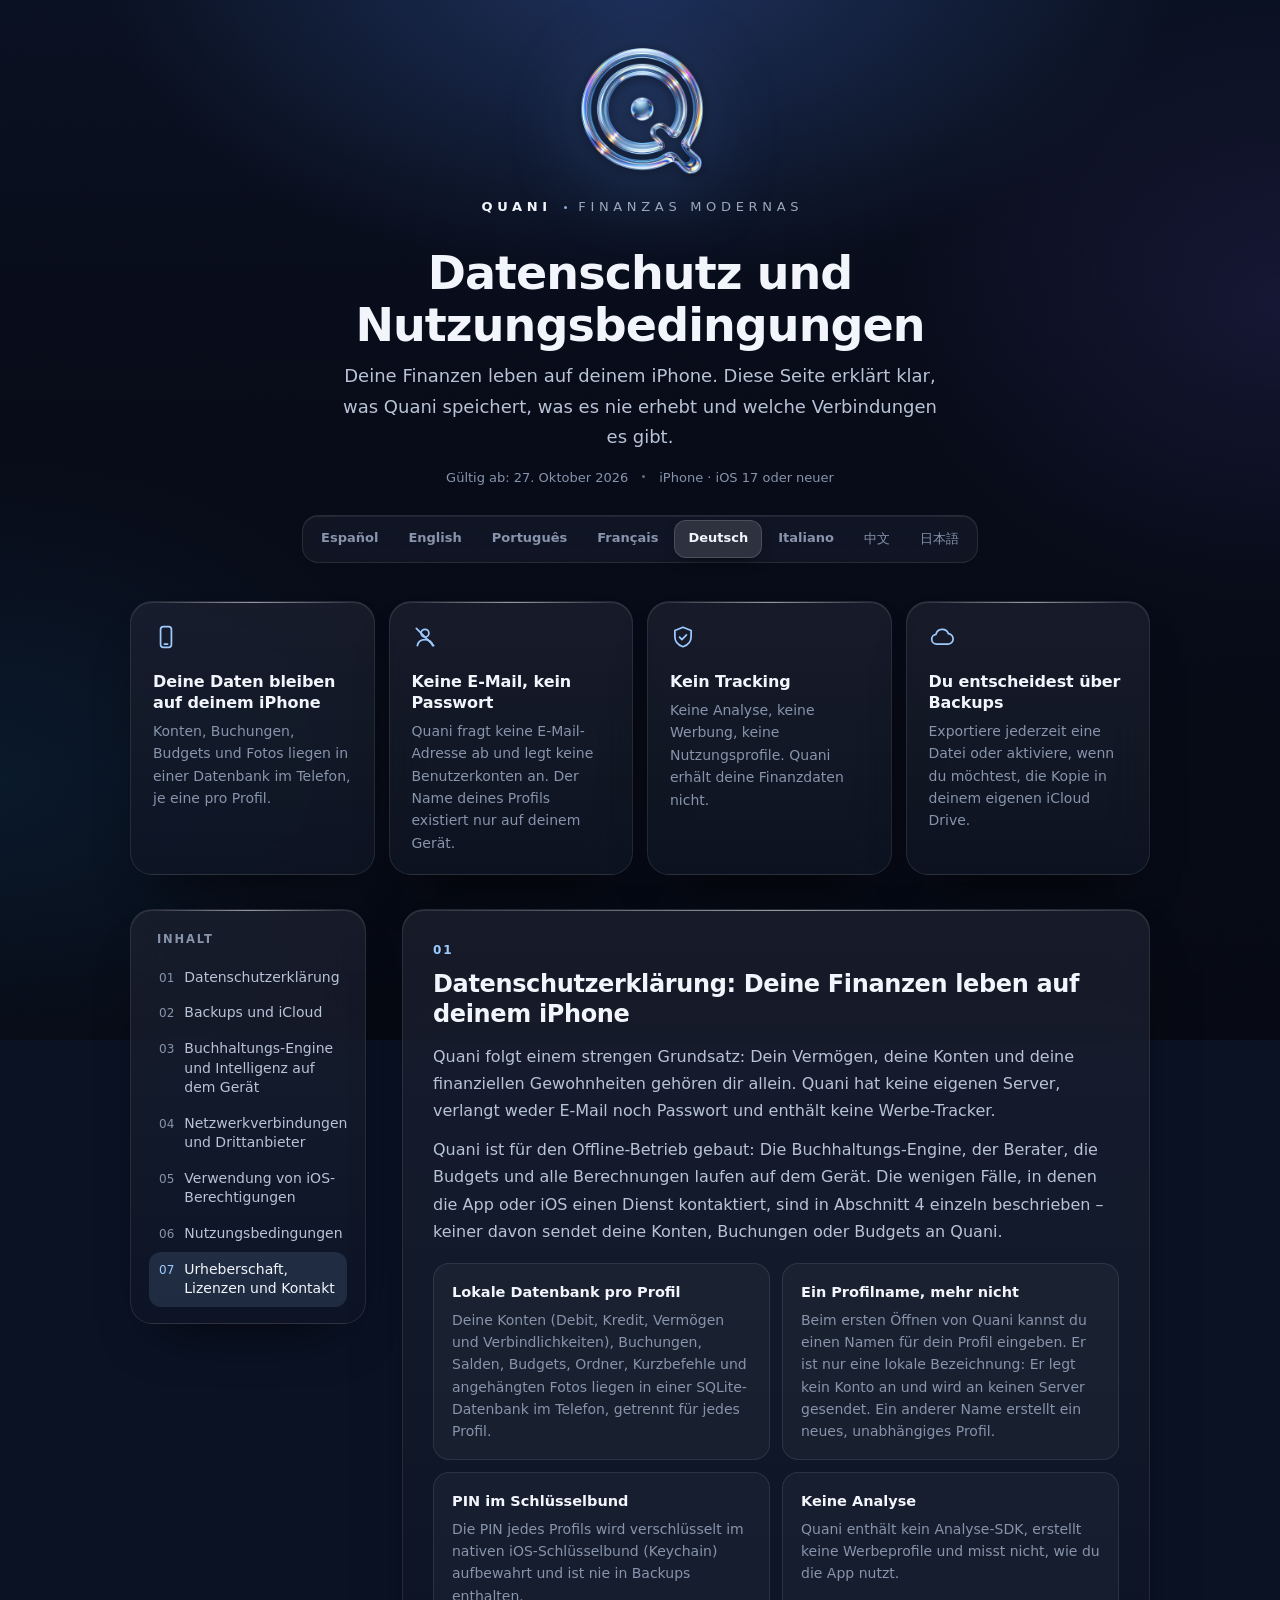
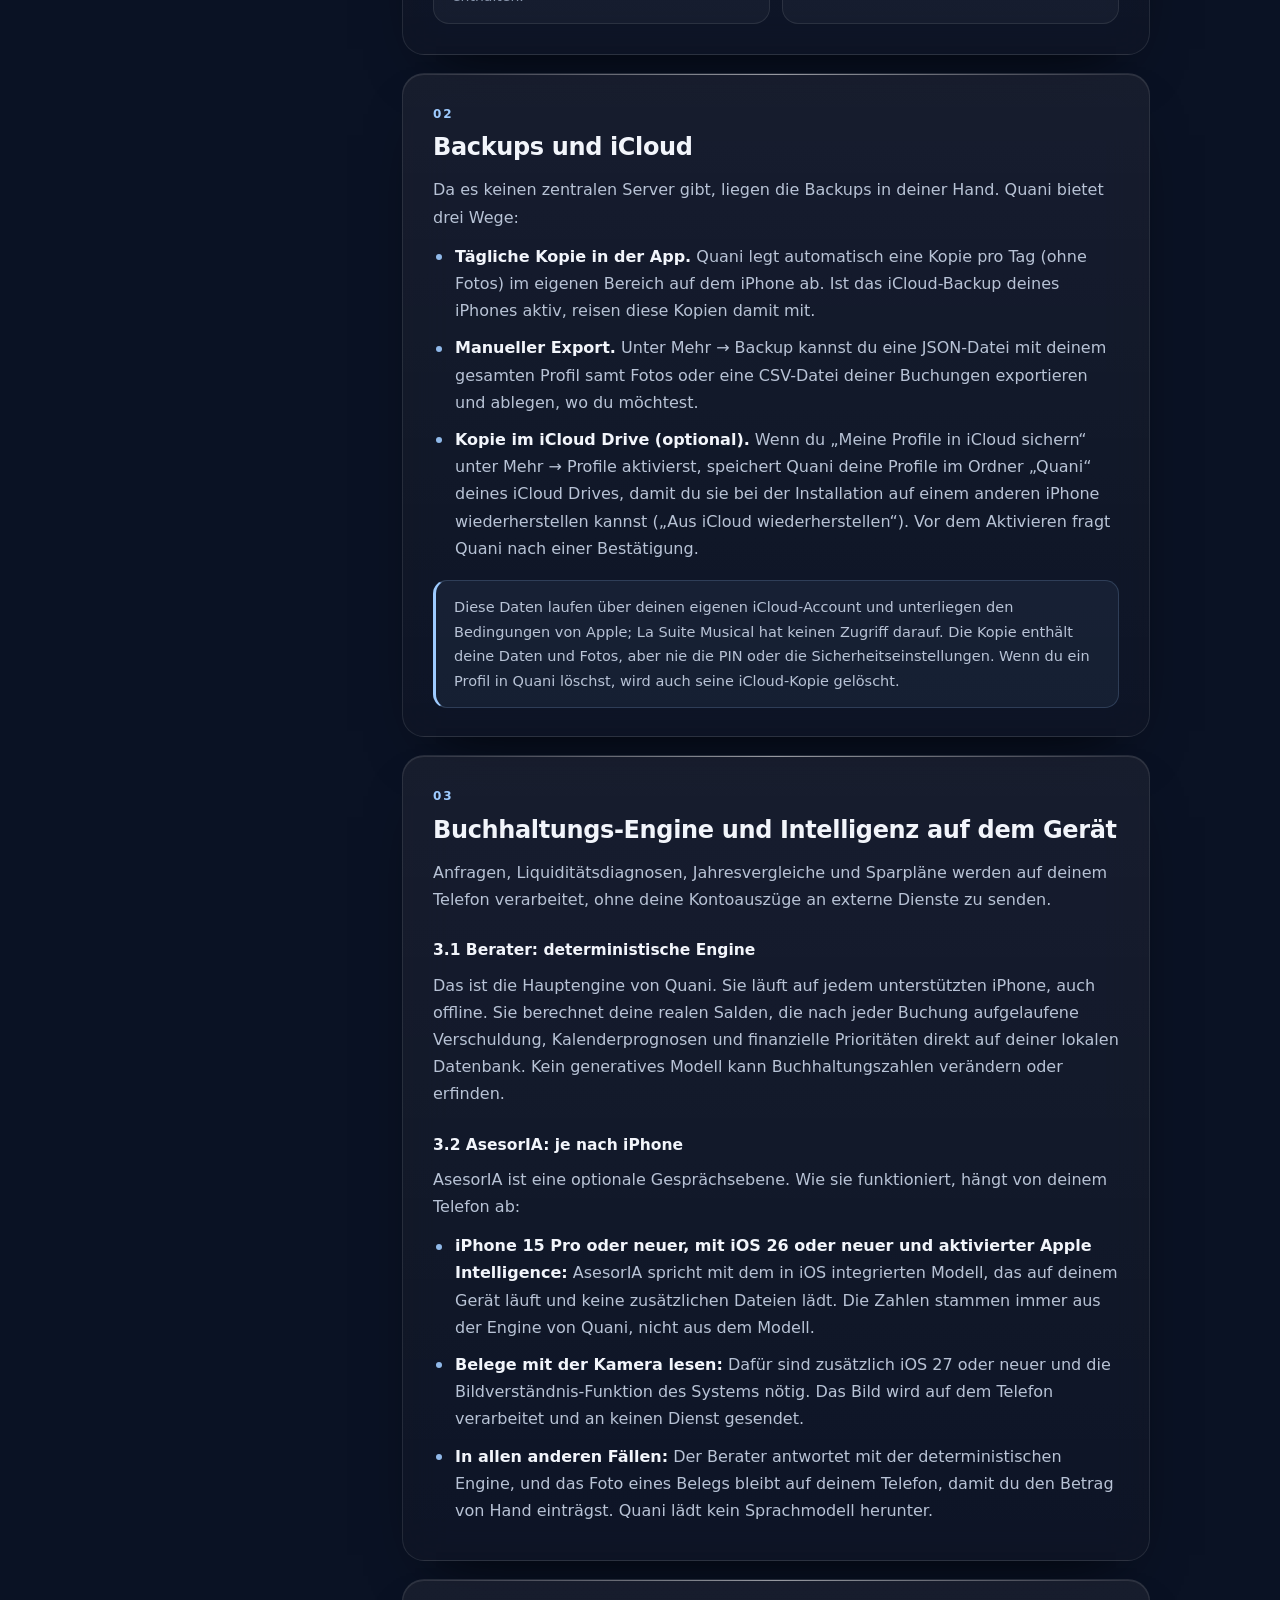
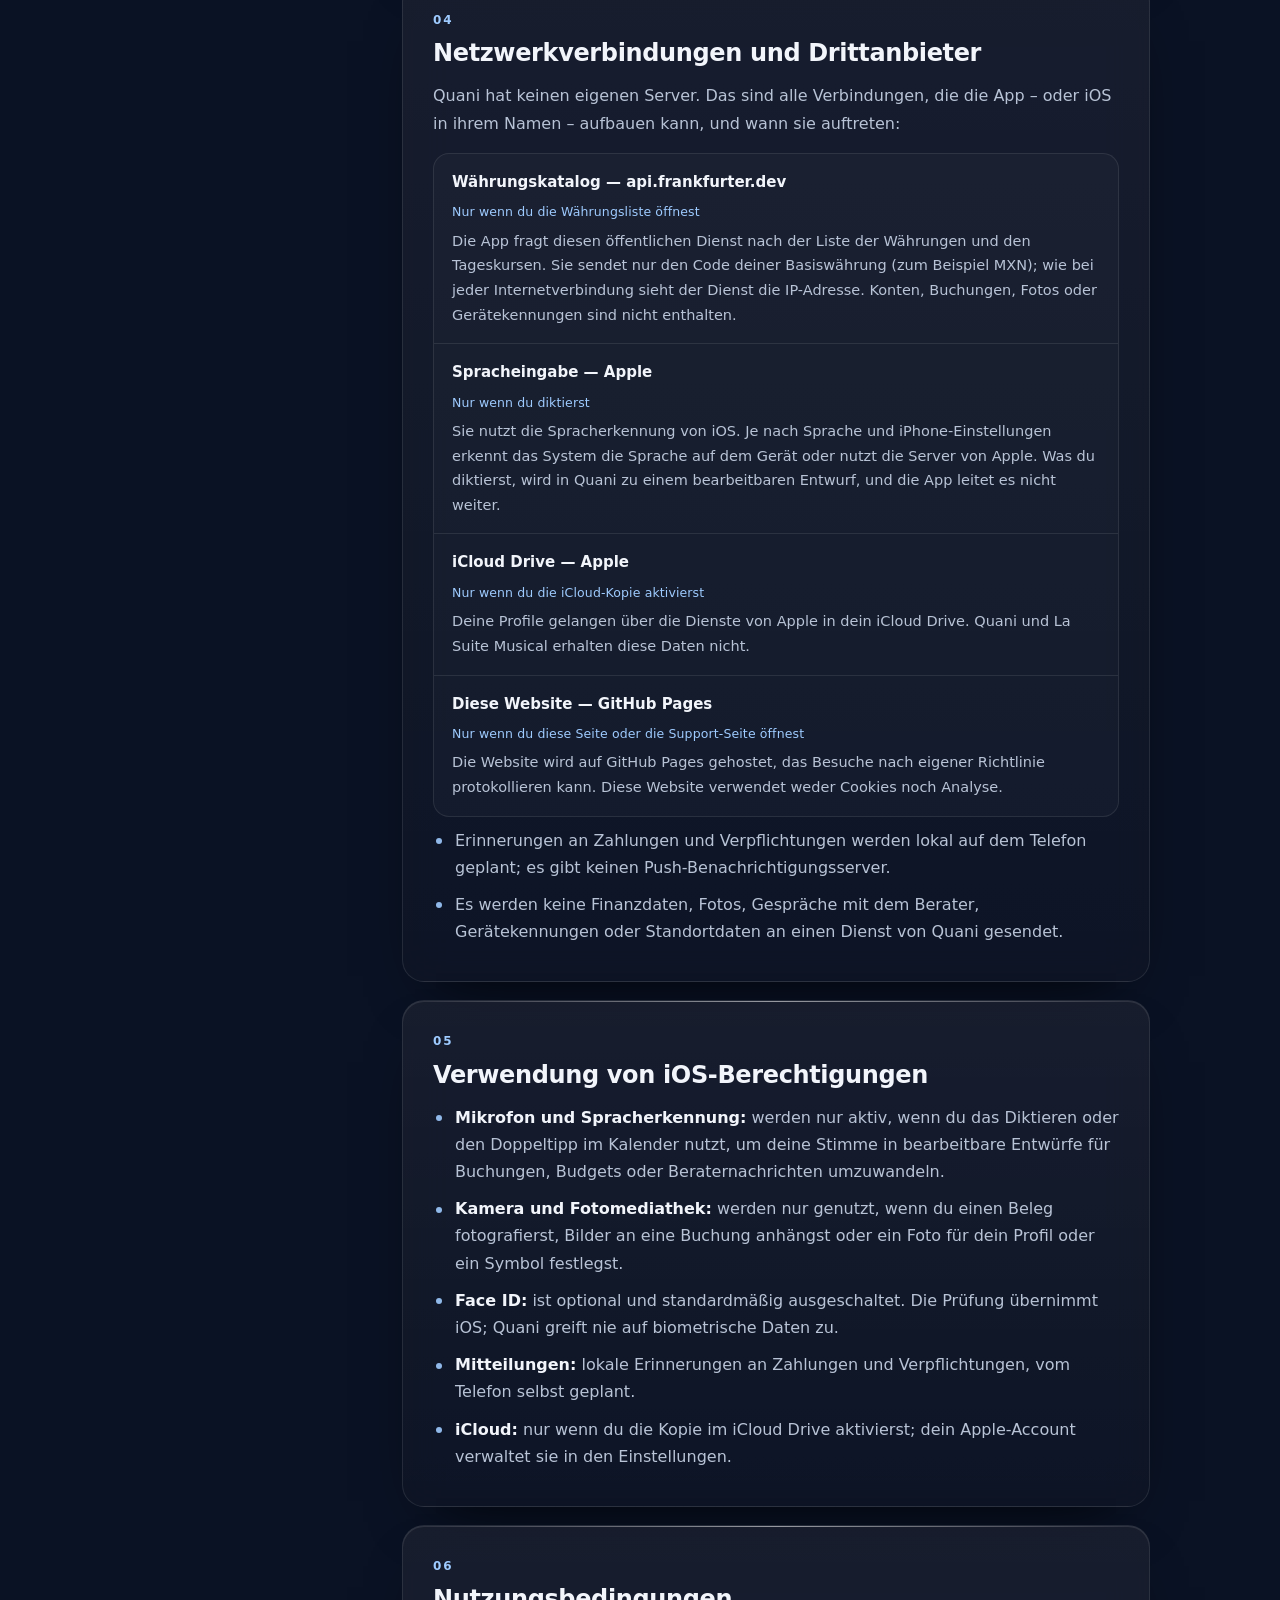
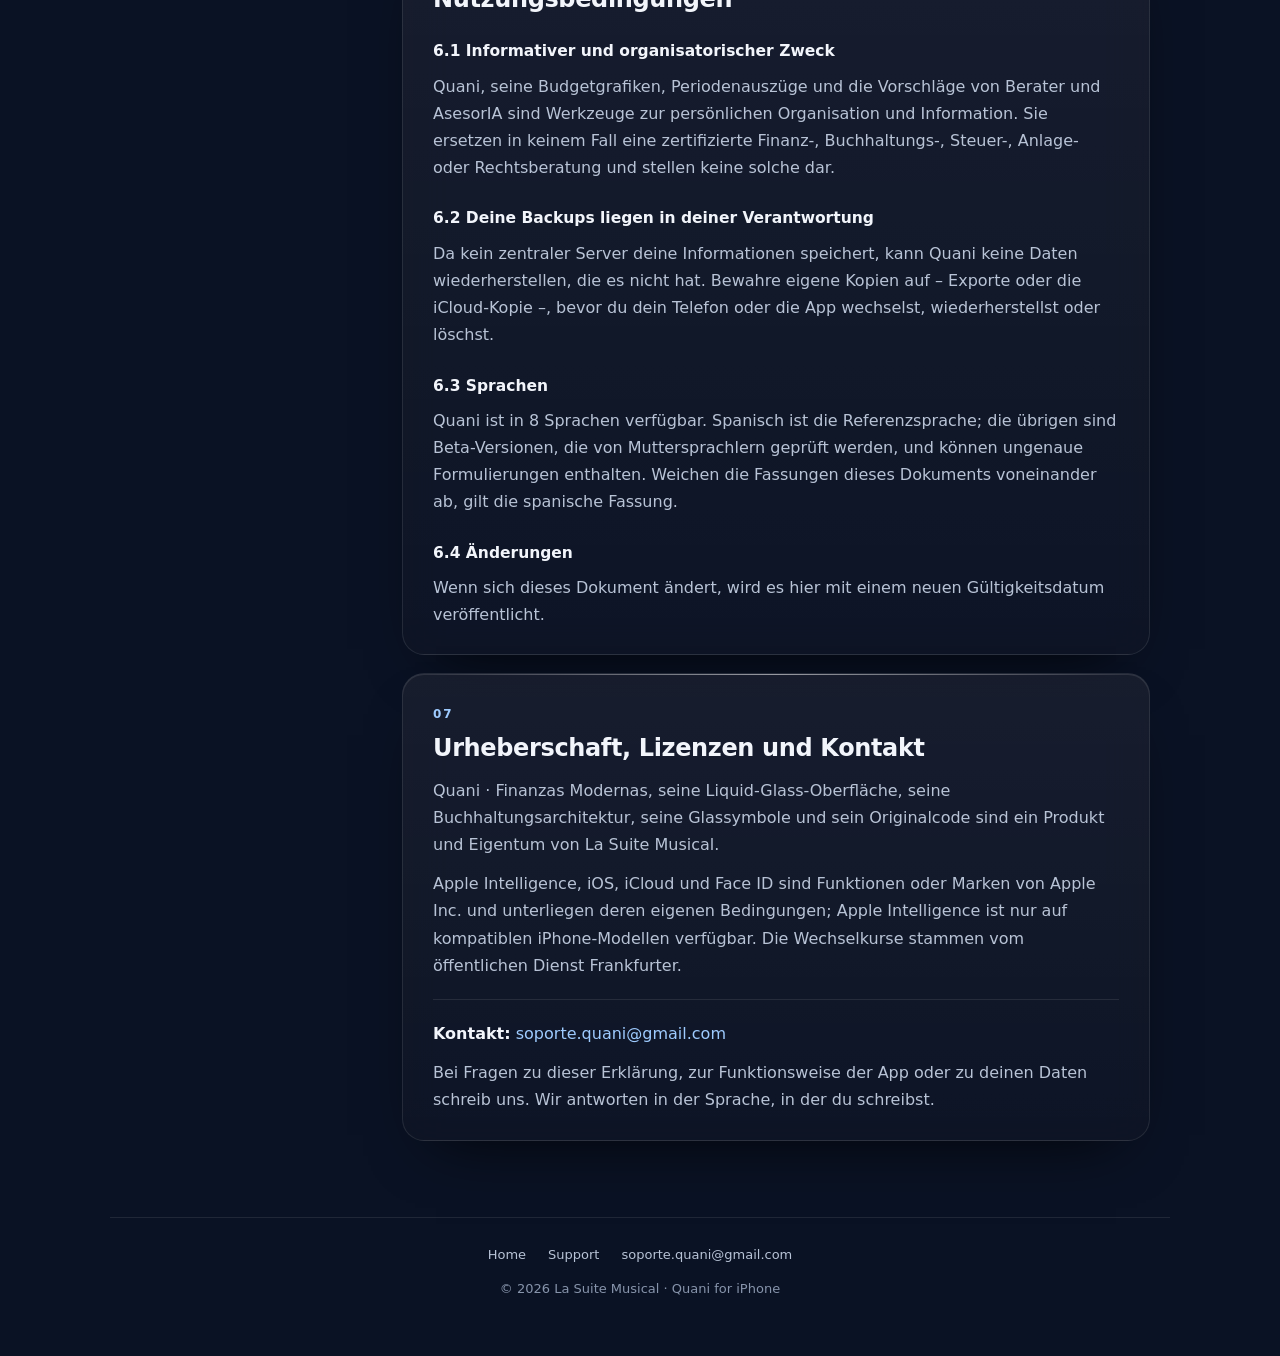
==== privacidad-y-terminos.de.html @ e91fac69 "Actualización 2" ====
<!DOCTYPE html>
<html lang="de">
<head>
<meta charset="utf-8">
<meta name="viewport" content="width=device-width, initial-scale=1, viewport-fit=cover">
<title>Quani · Datenschutz und Nutzungsbedingungen</title>
<meta name="description" content="Datenschutz und Nutzungsbedingungen von Quani · Finanzas Modernas, der Finanz-App, die alles auf deinem iPhone behält.">
<meta name="robots" content="index, follow">
<meta name="theme-color" content="#0a1224">
<meta name="color-scheme" content="dark">
<link rel="canonical" href="https://lasuitemusicalrm-ui.github.io/quani-legal/privacidad-y-terminos.de.html">
<link rel="alternate" hreflang="es" href="https://lasuitemusicalrm-ui.github.io/quani-legal/privacidad-y-terminos.html">
<link rel="alternate" hreflang="en" href="https://lasuitemusicalrm-ui.github.io/quani-legal/privacidad-y-terminos.en.html">
<link rel="alternate" hreflang="pt" href="https://lasuitemusicalrm-ui.github.io/quani-legal/privacidad-y-terminos.pt.html">
<link rel="alternate" hreflang="fr" href="https://lasuitemusicalrm-ui.github.io/quani-legal/privacidad-y-terminos.fr.html">
<link rel="alternate" hreflang="de" href="https://lasuitemusicalrm-ui.github.io/quani-legal/privacidad-y-terminos.de.html">
<link rel="alternate" hreflang="it" href="https://lasuitemusicalrm-ui.github.io/quani-legal/privacidad-y-terminos.it.html">
<link rel="alternate" hreflang="zh" href="https://lasuitemusicalrm-ui.github.io/quani-legal/privacidad-y-terminos.zh.html">
<link rel="alternate" hreflang="ja" href="https://lasuitemusicalrm-ui.github.io/quani-legal/privacidad-y-terminos.ja.html">
<link rel="alternate" hreflang="x-default" href="https://lasuitemusicalrm-ui.github.io/quani-legal/privacidad-y-terminos.html">
<link rel="icon" type="image/png" href="assets/favicon.png">
<link rel="apple-touch-icon" href="assets/apple-touch-icon.png">
<meta property="og:title" content="Quani · Datenschutz und Nutzungsbedingungen">
<meta property="og:description" content="Datenschutz und Nutzungsbedingungen von Quani · Finanzas Modernas, der Finanz-App, die alles auf deinem iPhone behält.">
<meta property="og:type" content="website">
<meta property="og:image" content="https://lasuitemusicalrm-ui.github.io/quani-legal/assets/quani-logo.png">
<link rel="stylesheet" href="assets/style.css">
</head>
<body>
<div class="backdrop" aria-hidden="true"></div>
<main class="page">
<header class="brand">
<a href="index.html" aria-label="Quani · Finanzas Modernas"><picture><source srcset="assets/quani-logo.webp" type="image/webp"><img class="mark" src="assets/quani-logo.png" width="640" height="640" alt="Quani"></picture></a>
<p class="wordmark"><b>Quani</b><i aria-hidden="true"></i><span>Finanzas Modernas</span></p>
</header>
<div class="hero">
<h1>Datenschutz und Nutzungsbedingungen</h1>
<p class="lead">Deine Finanzen leben auf deinem iPhone. Diese Seite erklärt klar, was Quani speichert, was es nie erhebt und welche Verbindungen es gibt.</p>
<p class="meta"><span>Gültig ab: 27. Oktober 2026</span><span>iPhone · iOS 17 oder neuer</span></p>
</div>
<nav class="lang" aria-label="Sprache"><a href="privacidad-y-terminos.html" hreflang="es" lang="es">Español</a><a href="privacidad-y-terminos.en.html" hreflang="en" lang="en">English</a><a href="privacidad-y-terminos.pt.html" hreflang="pt" lang="pt">Português</a><a href="privacidad-y-terminos.fr.html" hreflang="fr" lang="fr">Français</a><a href="privacidad-y-terminos.de.html" hreflang="de" lang="de" aria-current="page">Deutsch</a><a href="privacidad-y-terminos.it.html" hreflang="it" lang="it">Italiano</a><a href="privacidad-y-terminos.zh.html" hreflang="zh" lang="zh-Hans">中文</a><a href="privacidad-y-terminos.ja.html" hreflang="ja" lang="ja">日本語</a></nav>
<div class="summary"><div class="tile"><svg viewBox="0 0 24 24" aria-hidden="true"><rect x="7" y="2.5" width="10" height="19" rx="2.6"/><path d="M10.5 18.5h3"/></svg><h2>Deine Daten bleiben auf deinem iPhone</h2><p>Konten, Buchungen, Budgets und Fotos liegen in einer Datenbank im Telefon, je eine pro Profil.</p></div><div class="tile"><svg viewBox="0 0 24 24" aria-hidden="true"><circle cx="12" cy="8.5" r="3.6"/><path d="M5 20c.6-3.6 3.4-5.6 7-5.6s6.4 2 7 5.6"/><path d="M4 4l16 16"/></svg><h2>Keine E-Mail, kein Passwort</h2><p>Quani fragt keine E-Mail-Adresse ab und legt keine Benutzerkonten an. Der Name deines Profils existiert nur auf deinem Gerät.</p></div><div class="tile"><svg viewBox="0 0 24 24" aria-hidden="true"><path d="M12 3l7.5 3v5.6c0 4.4-3 8-7.5 9.4-4.5-1.4-7.5-5-7.5-9.4V6z"/><path d="M8.8 12.2l2.2 2.2 4.2-4.4"/></svg><h2>Kein Tracking</h2><p>Keine Analyse, keine Werbung, keine Nutzungsprofile. Quani erhält deine Finanzdaten nicht.</p></div><div class="tile"><svg viewBox="0 0 24 24" aria-hidden="true"><path d="M7 18.5a4.5 4.5 0 01-.6-8.96A6 6 0 0117.9 8.9 4.8 4.8 0 0117 18.5z"/></svg><h2>Du entscheidest über Backups</h2><p>Exportiere jederzeit eine Datei oder aktiviere, wenn du möchtest, die Kopie in deinem eigenen iCloud Drive.</p></div></div>
<div class="layout">
<nav class="toc" aria-label="Inhalt"><h2>Inhalt</h2><ol><li><a href="#privacidad">Datenschutzerklärung</a></li><li><a href="#copias">Backups und iCloud</a></li><li><a href="#ia">Buchhaltungs-Engine und Intelligenz auf dem Gerät</a></li><li><a href="#red">Netzwerkverbindungen und Drittanbieter</a></li><li><a href="#permisos">Verwendung von iOS-Berechtigungen</a></li><li><a href="#terminos">Nutzungsbedingungen</a></li><li><a href="#contacto">Urheberschaft, Lizenzen und Kontakt</a></li></ol></nav>
<div class="stack">
<section class="card" id="privacidad"><span class="num">01</span><h2>Datenschutzerklärung: Deine Finanzen leben auf deinem iPhone</h2><p>Quani folgt einem strengen Grundsatz: Dein Vermögen, deine Konten und deine finanziellen Gewohnheiten gehören dir allein. Quani hat keine eigenen Server, verlangt weder E-Mail noch Passwort und enthält keine Werbe-Tracker.</p><p>Quani ist für den Offline-Betrieb gebaut: Die Buchhaltungs-Engine, der Berater, die Budgets und alle Berechnungen laufen auf dem Gerät. Die wenigen Fälle, in denen die App oder iOS einen Dienst kontaktiert, sind in Abschnitt 4 einzeln beschrieben – keiner davon sendet deine Konten, Buchungen oder Budgets an Quani.</p><div class="facts"><div class="fact"><b>Lokale Datenbank pro Profil</b><span>Deine Konten (Debit, Kredit, Vermögen und Verbindlichkeiten), Buchungen, Salden, Budgets, Ordner, Kurzbefehle und angehängten Fotos liegen in einer SQLite-Datenbank im Telefon, getrennt für jedes Profil.</span></div><div class="fact"><b>Ein Profilname, mehr nicht</b><span>Beim ersten Öffnen von Quani kannst du einen Namen für dein Profil eingeben. Er ist nur eine lokale Bezeichnung: Er legt kein Konto an und wird an keinen Server gesendet. Ein anderer Name erstellt ein neues, unabhängiges Profil.</span></div><div class="fact"><b>PIN im Schlüsselbund</b><span>Die PIN jedes Profils wird verschlüsselt im nativen iOS-Schlüsselbund (Keychain) aufbewahrt und ist nie in Backups enthalten.</span></div><div class="fact"><b>Keine Analyse</b><span>Quani enthält kein Analyse-SDK, erstellt keine Werbeprofile und misst nicht, wie du die App nutzt.</span></div></div></section>
<section class="card" id="copias"><span class="num">02</span><h2>Backups und iCloud</h2><p>Da es keinen zentralen Server gibt, liegen die Backups in deiner Hand. Quani bietet drei Wege:</p><ul><li><strong>Tägliche Kopie in der App.</strong> Quani legt automatisch eine Kopie pro Tag (ohne Fotos) im eigenen Bereich auf dem iPhone ab. Ist das iCloud-Backup deines iPhones aktiv, reisen diese Kopien damit mit.</li><li><strong>Manueller Export.</strong> Unter Mehr → Backup kannst du eine JSON-Datei mit deinem gesamten Profil samt Fotos oder eine CSV-Datei deiner Buchungen exportieren und ablegen, wo du möchtest.</li><li><strong>Kopie im iCloud Drive (optional).</strong> Wenn du „Meine Profile in iCloud sichern“ unter Mehr → Profile aktivierst, speichert Quani deine Profile im Ordner „Quani“ deines iCloud Drives, damit du sie bei der Installation auf einem anderen iPhone wiederherstellen kannst („Aus iCloud wiederherstellen“). Vor dem Aktivieren fragt Quani nach einer Bestätigung.</li></ul><div class="note">Diese Daten laufen über deinen eigenen iCloud-Account und unterliegen den Bedingungen von Apple; La Suite Musical hat keinen Zugriff darauf. Die Kopie enthält deine Daten und Fotos, aber nie die PIN oder die Sicherheitseinstellungen. Wenn du ein Profil in Quani löschst, wird auch seine iCloud-Kopie gelöscht.</div></section>
<section class="card" id="ia"><span class="num">03</span><h2>Buchhaltungs-Engine und Intelligenz auf dem Gerät</h2><p>Anfragen, Liquiditätsdiagnosen, Jahresvergleiche und Sparpläne werden auf deinem Telefon verarbeitet, ohne deine Kontoauszüge an externe Dienste zu senden.</p><h3>3.1 Berater: deterministische Engine</h3><p>Das ist die Hauptengine von Quani. Sie läuft auf jedem unterstützten iPhone, auch offline. Sie berechnet deine realen Salden, die nach jeder Buchung aufgelaufene Verschuldung, Kalenderprognosen und finanzielle Prioritäten direkt auf deiner lokalen Datenbank. Kein generatives Modell kann Buchhaltungszahlen verändern oder erfinden.</p><h3>3.2 AsesorIA: je nach iPhone</h3><p>AsesorIA ist eine optionale Gesprächsebene. Wie sie funktioniert, hängt von deinem Telefon ab:</p><ul><li><strong>iPhone 15 Pro oder neuer, mit iOS 26 oder neuer und aktivierter Apple Intelligence:</strong> AsesorIA spricht mit dem in iOS integrierten Modell, das auf deinem Gerät läuft und keine zusätzlichen Dateien lädt. Die Zahlen stammen immer aus der Engine von Quani, nicht aus dem Modell.</li><li><strong>Belege mit der Kamera lesen:</strong> Dafür sind zusätzlich iOS 27 oder neuer und die Bildverständnis-Funktion des Systems nötig. Das Bild wird auf dem Telefon verarbeitet und an keinen Dienst gesendet.</li><li><strong>In allen anderen Fällen:</strong> Der Berater antwortet mit der deterministischen Engine, und das Foto eines Belegs bleibt auf deinem Telefon, damit du den Betrag von Hand einträgst. Quani lädt kein Sprachmodell herunter.</li></ul></section>
<section class="card" id="red"><span class="num">04</span><h2>Netzwerkverbindungen und Drittanbieter</h2><p>Quani hat keinen eigenen Server. Das sind alle Verbindungen, die die App – oder iOS in ihrem Namen – aufbauen kann, und wann sie auftreten:</p><div class="rows"><div class="row"><h3>Währungskatalog — api.frankfurter.dev</h3><span class="when">Nur wenn du die Währungsliste öffnest</span><p>Die App fragt diesen öffentlichen Dienst nach der Liste der Währungen und den Tageskursen. Sie sendet nur den Code deiner Basiswährung (zum Beispiel MXN); wie bei jeder Internetverbindung sieht der Dienst die IP-Adresse. Konten, Buchungen, Fotos oder Gerätekennungen sind nicht enthalten.</p></div><div class="row"><h3>Spracheingabe — Apple</h3><span class="when">Nur wenn du diktierst</span><p>Sie nutzt die Spracherkennung von iOS. Je nach Sprache und iPhone-Einstellungen erkennt das System die Sprache auf dem Gerät oder nutzt die Server von Apple. Was du diktierst, wird in Quani zu einem bearbeitbaren Entwurf, und die App leitet es nicht weiter.</p></div><div class="row"><h3>iCloud Drive — Apple</h3><span class="when">Nur wenn du die iCloud-Kopie aktivierst</span><p>Deine Profile gelangen über die Dienste von Apple in dein iCloud Drive. Quani und La Suite Musical erhalten diese Daten nicht.</p></div><div class="row"><h3>Diese Website — GitHub Pages</h3><span class="when">Nur wenn du diese Seite oder die Support-Seite öffnest</span><p>Die Website wird auf GitHub Pages gehostet, das Besuche nach eigener Richtlinie protokollieren kann. Diese Website verwendet weder Cookies noch Analyse.</p></div></div><ul><li>Erinnerungen an Zahlungen und Verpflichtungen werden lokal auf dem Telefon geplant; es gibt keinen Push-Benachrichtigungsserver.</li><li>Es werden keine Finanzdaten, Fotos, Gespräche mit dem Berater, Gerätekennungen oder Standortdaten an einen Dienst von Quani gesendet.</li></ul></section>
<section class="card" id="permisos"><span class="num">05</span><h2>Verwendung von iOS-Berechtigungen</h2><ul><li><strong>Mikrofon und Spracherkennung:</strong> werden nur aktiv, wenn du das Diktieren oder den Doppeltipp im Kalender nutzt, um deine Stimme in bearbeitbare Entwürfe für Buchungen, Budgets oder Beraternachrichten umzuwandeln.</li><li><strong>Kamera und Fotomediathek:</strong> werden nur genutzt, wenn du einen Beleg fotografierst, Bilder an eine Buchung anhängst oder ein Foto für dein Profil oder ein Symbol festlegst.</li><li><strong>Face ID:</strong> ist optional und standardmäßig ausgeschaltet. Die Prüfung übernimmt iOS; Quani greift nie auf biometrische Daten zu.</li><li><strong>Mitteilungen:</strong> lokale Erinnerungen an Zahlungen und Verpflichtungen, vom Telefon selbst geplant.</li><li><strong>iCloud:</strong> nur wenn du die Kopie im iCloud Drive aktivierst; dein Apple-Account verwaltet sie in den Einstellungen.</li></ul></section>
<section class="card" id="terminos"><span class="num">06</span><h2>Nutzungsbedingungen</h2><h3>6.1 Informativer und organisatorischer Zweck</h3><p>Quani, seine Budgetgrafiken, Periodenauszüge und die Vorschläge von Berater und AsesorIA sind Werkzeuge zur persönlichen Organisation und Information. Sie ersetzen in keinem Fall eine zertifizierte Finanz-, Buchhaltungs-, Steuer-, Anlage- oder Rechtsberatung und stellen keine solche dar.</p><h3>6.2 Deine Backups liegen in deiner Verantwortung</h3><p>Da kein zentraler Server deine Informationen speichert, kann Quani keine Daten wiederherstellen, die es nicht hat. Bewahre eigene Kopien auf – Exporte oder die iCloud-Kopie –, bevor du dein Telefon oder die App wechselst, wiederherstellst oder löschst.</p><h3>6.3 Sprachen</h3><p>Quani ist in 8 Sprachen verfügbar. Spanisch ist die Referenzsprache; die übrigen sind Beta-Versionen, die von Muttersprachlern geprüft werden, und können ungenaue Formulierungen enthalten. Weichen die Fassungen dieses Dokuments voneinander ab, gilt die spanische Fassung.</p><h3>6.4 Änderungen</h3><p>Wenn sich dieses Dokument ändert, wird es hier mit einem neuen Gültigkeitsdatum veröffentlicht.</p></section>
<section class="card" id="contacto"><span class="num">07</span><h2>Urheberschaft, Lizenzen und Kontakt</h2><p>Quani · Finanzas Modernas, seine Liquid-Glass-Oberfläche, seine Buchhaltungsarchitektur, seine Glassymbole und sein Originalcode sind ein Produkt und Eigentum von La Suite Musical.</p><p>Apple Intelligence, iOS, iCloud und Face ID sind Funktionen oder Marken von Apple Inc. und unterliegen deren eigenen Bedingungen; Apple Intelligence ist nur auf kompatiblen iPhone-Modellen verfügbar. Die Wechselkurse stammen vom öffentlichen Dienst Frankfurter.</p><hr><p><strong>Kontakt:</strong> <a href="mailto:soporte.quani@gmail.com">soporte.quani@gmail.com</a></p><p>Bei Fragen zu dieser Erklärung, zur Funktionsweise der App oder zu deinen Daten schreib uns. Wir antworten in der Sprache, in der du schreibst.</p></section>
</div>
</div>
</main>
<footer>
<nav><a href="index.html">Home</a><a href="soporte.html">Support</a><a href="mailto:soporte.quani@gmail.com">soporte.quani@gmail.com</a></nav>
<p>© 2026 La Suite Musical · Quani for iPhone</p>
</footer>
<script>
(function(){try{var links=[].slice.call(document.querySelectorAll('.toc a'));if(!links.length||!('IntersectionObserver'in window))return;
var map={};links.forEach(function(a){map[a.getAttribute('href').slice(1)]=a});
var io=new IntersectionObserver(function(es){es.forEach(function(e){if(e.isIntersecting){links.forEach(function(a){a.classList.remove('on')});var a=map[e.target.id];if(a)a.classList.add('on')}})},{rootMargin:'-20% 0px -70% 0px'});
Object.keys(map).forEach(function(id){var el=document.getElementById(id);if(el)io.observe(el)})}catch(e){}})();
</script>
</body>
</html>
---- assets/style.css ----
/* Quani · sitio legal. Cristal líquido sobre fondo oscuro sólido.
   Sin fuentes ni scripts externos: esta página promete no rastrear y no carga nada de terceros. */
:root {
  color-scheme: dark;
  --bg: #0a1224;       /* = tono de arriba del fondo: la barra de estado y el borde inferior de Safari lo toman */
  --ink: #f2f5fb;
  --ink-2: #b8c3d6;
  --ink-3: #8794ab;
  --line: rgba(255, 255, 255, 0.09);
  --line-2: rgba(255, 255, 255, 0.17);
  --accent: #9ecbff;
  --accent-2: #b9adff;
  --accent-ink: #06101f;
  --card: rgba(13, 19, 33, 0.72);
  --card-hi: rgba(255, 255, 255, 0.05);
  --radius: 22px;
  --font: -apple-system, BlinkMacSystemFont, "SF Pro Display", "SF Pro Text", "Inter", "Segoe UI", Roboto,
    "Helvetica Neue", "Hiragino Sans", "PingFang SC", "Noto Sans CJK SC", "Noto Sans CJK JP", system-ui, sans-serif;
}

* { box-sizing: border-box; }
html { -webkit-text-size-adjust: 100%; scroll-behavior: smooth; background: var(--bg); }
@media (prefers-reduced-motion: reduce) { html { scroll-behavior: auto; } * { animation: none !important; transition: none !important; } }

body {
  margin: 0;
  min-height: 100vh;
  background: var(--bg);
  color: var(--ink-2);
  font-family: var(--font);
  font-size: 16px;
  line-height: 1.7;
  -webkit-font-smoothing: antialiased;
  text-rendering: optimizeLegibility;
  overflow-x: hidden;
}
:lang(zh), :lang(ja) { line-height: 1.85; }

/* Fondo: luz ambiente muy contenida + grano fino para que el negro se sienta material, no plano. */
.backdrop {
  /* Rebasa la pantalla por arriba y por abajo: sin franjas negras en la barra de estado ni bajo la barra de Safari. */
  position: fixed; top: -140px; bottom: -140px; left: 0; right: 0; z-index: 0; pointer-events: none;
  background:
    radial-gradient(60% 38% at 50% 9%, rgba(86, 140, 255, 0.26), transparent 70%),
    radial-gradient(42% 36% at 100% 38%, rgba(130, 100, 255, 0.11), transparent 72%),
    radial-gradient(46% 38% at 0% 78%, rgba(40, 170, 255, 0.09), transparent 72%),
    linear-gradient(180deg, #0a1224 0%, #070b18 46%, #060913 100%);
}
.backdrop::after {
  content: ""; position: absolute; inset: 0; opacity: 0.06; mix-blend-mode: overlay;
  background-image: url("data:image/svg+xml;utf8,<svg xmlns='http://www.w3.org/2000/svg' width='160' height='160'><filter id='n'><feTurbulence type='fractalNoise' baseFrequency='.9' numOctaves='2' stitchTiles='stitch'/></filter><rect width='100%' height='100%' filter='url(%23n)'/></svg>");
}

.page { position: relative; z-index: 1; max-width: 1060px; margin: 0 auto; padding: 44px 20px 40px; }
.page.narrow { max-width: 780px; }

a { color: var(--accent); text-decoration: none; text-underline-offset: 3px; }
a:hover { text-decoration: underline; }
a:focus-visible, summary:focus-visible, .btn:focus-visible { outline: 2px solid var(--accent); outline-offset: 3px; border-radius: 10px; }
strong { color: var(--ink); font-weight: 600; }

/* ---------- Marca: logo real arriba, lema en letras sueltas (sin pastilla ni caja) ---------- */
.brand { display: flex; flex-direction: column; align-items: center; text-align: center; margin: 0 0 30px; }
.brand a { display: inline-block; line-height: 0; border-radius: 28px; }
.brand a:hover { text-decoration: none; }
.mark {
  width: 132px; height: 132px; object-fit: contain;
  filter: drop-shadow(0 14px 38px rgba(96, 156, 255, 0.38)) drop-shadow(0 2px 6px rgba(0, 0, 0, 0.6));
  animation: rise 0.9s cubic-bezier(0.2, 0.7, 0.2, 1) both;
}
.brand.big .mark { width: 164px; height: 164px; }
.wordmark {
  margin: 20px 0 0; display: flex; align-items: center; justify-content: center; gap: 0.9em; flex-wrap: wrap;
  font-size: 13px; letter-spacing: 0.36em; text-transform: uppercase; color: #9aa7bd;
  font-weight: 300; padding-left: 0.36em; /* compensa el espaciado final para centrar bien */
  animation: rise 0.9s 0.08s cubic-bezier(0.2, 0.7, 0.2, 1) both;
}
.wordmark b { font-weight: 600; color: var(--ink); }
.wordmark i { width: 3px; height: 3px; border-radius: 50%; background: var(--accent); display: inline-block; opacity: 0.85; }
@keyframes rise { from { opacity: 0; transform: translateY(8px); } to { opacity: 1; transform: none; } }

/* ---------- Título de página ---------- */
.hero { text-align: center; margin: 0 auto 26px; max-width: 720px; }
h1 {
  margin: 0 0 10px; color: var(--ink); font-weight: 650; letter-spacing: -0.02em; line-height: 1.12;
  font-size: clamp(30px, 5.4vw, 46px);
}
.hero .lead { margin: 0 auto; color: var(--ink-2); font-size: clamp(16px, 2.2vw, 18px); max-width: 600px; }
.meta { margin: 14px 0 0; display: flex; justify-content: center; flex-wrap: wrap; gap: 4px 14px; font-size: 13px; color: var(--ink-3); }
.meta span + span::before { content: ""; display: inline-block; width: 3px; height: 3px; border-radius: 50%; background: var(--ink-3); margin: 0 14px 3px 0; vertical-align: middle; opacity: 0.7; }

/* ---------- Selector de idioma (cápsula de cristal) ---------- */
.lang {
  display: flex; flex-wrap: wrap; justify-content: center; gap: 2px; width: fit-content; max-width: 100%;
  margin: 0 auto 38px; padding: 4px; border-radius: 16px;
  background: rgba(255, 255, 255, 0.045); border: 1px solid var(--line);
  box-shadow: inset 0 1px 0 rgba(255, 255, 255, 0.08);
  -webkit-backdrop-filter: blur(18px) saturate(140%); backdrop-filter: blur(18px) saturate(140%);
}
.lang a {
  padding: 7px 14px; border-radius: 12px; font-size: 13px; font-weight: 550; color: var(--ink-3);
  transition: background 0.2s, color 0.2s;
}
.lang a:hover { color: var(--ink); text-decoration: none; background: rgba(255, 255, 255, 0.06); }
.lang a[aria-current="page"] {
  color: var(--ink); background: rgba(255, 255, 255, 0.12);
  box-shadow: inset 0 0 0 1px rgba(255, 255, 255, 0.14), 0 6px 16px -8px rgba(0, 0, 0, 0.8);
}

/* ---------- Superficies de cristal ---------- */
.glass, .card, .tile, .toc {
  position: relative; border-radius: var(--radius);
  background: linear-gradient(180deg, var(--card-hi), rgba(255, 255, 255, 0.012)), var(--card);
  border: 1px solid var(--line);
  box-shadow: inset 0 1px 0 rgba(255, 255, 255, 0.10), 0 28px 60px -34px rgba(0, 0, 0, 0.9);
  -webkit-backdrop-filter: blur(22px) saturate(150%); backdrop-filter: blur(22px) saturate(150%);
}
/* Filo de luz en el borde superior: lo que da la sensación de vidrio grueso. */
.card::before, .tile::before, .toc::before, .glass::before {
  content: ""; position: absolute; left: 22px; right: 22px; top: 0; height: 1px; pointer-events: none;
  background: linear-gradient(90deg, transparent, rgba(255, 255, 255, 0.5), transparent);
}

/* ---------- Resumen ---------- */
.summary { display: grid; gap: 14px; grid-template-columns: repeat(auto-fit, minmax(230px, 1fr)); margin: 0 0 34px; }
.tile { padding: 22px 22px 20px; }
.tile svg { width: 26px; height: 26px; stroke: var(--accent); fill: none; stroke-width: 1.6; stroke-linecap: round; stroke-linejoin: round; margin-bottom: 14px; }
.tile h2 { margin: 0 0 6px; font-size: 16px; font-weight: 620; color: var(--ink); letter-spacing: -0.005em; line-height: 1.3; }
.tile p { margin: 0; font-size: 14px; line-height: 1.6; color: var(--ink-3); }

/* ---------- Disposición: índice + contenido ---------- */
.layout { display: grid; gap: 22px; }
@media (min-width: 960px) {
  .layout { grid-template-columns: 236px minmax(0, 1fr); gap: 36px; align-items: start; }
  .toc { position: sticky; top: 28px; }
}
.toc { padding: 20px 18px 16px; }
.toc h2 { margin: 0 0 10px 8px; font-size: 11.5px; letter-spacing: 0.16em; text-transform: uppercase; color: var(--ink-3); font-weight: 600; }
.toc ol { list-style: none; margin: 0; padding: 0; counter-reset: s; }
.toc li { counter-increment: s; }
.toc a {
  display: flex; gap: 10px; align-items: baseline; padding: 8px 10px; border-radius: 12px;
  color: var(--ink-2); font-size: 14px; line-height: 1.4; transition: background 0.2s, color 0.2s;
}
.toc a::before { content: counter(s, decimal-leading-zero); font-variant-numeric: tabular-nums; font-size: 12px; color: var(--ink-3); }
.toc a:hover { background: rgba(255, 255, 255, 0.06); text-decoration: none; color: var(--ink); }
.toc a.on { background: rgba(158, 203, 255, 0.12); color: var(--ink); }
.toc a.on::before { color: var(--accent); }

/* ---------- Secciones ---------- */
.stack { display: grid; gap: 18px; min-width: 0; }
.card { padding: 30px 30px 26px; scroll-margin-top: 24px; }
@media (max-width: 560px) { .card { padding: 24px 20px 20px; } .page { padding-top: 32px; } }
.card .num { display: block; font-size: 12px; letter-spacing: 0.16em; font-variant-numeric: tabular-nums; color: var(--accent); font-weight: 600; margin-bottom: 8px; }
.card h2 { margin: 0 0 14px; font-size: clamp(20px, 3vw, 24px); line-height: 1.25; color: var(--ink); font-weight: 640; letter-spacing: -0.015em; }
.card h3 { margin: 24px 0 8px; font-size: 15.5px; color: var(--ink); font-weight: 620; }
.card p { margin: 0 0 12px; }
.card p:last-child { margin-bottom: 0; }
.card ul { list-style: none; margin: 10px 0 4px; padding: 0; }
.card li { position: relative; padding-left: 22px; margin: 0 0 10px; }
.card li::before { content: ""; position: absolute; left: 3px; top: 0.72em; width: 6px; height: 6px; border-radius: 50%; background: var(--accent); opacity: 0.9; }
.card hr { border: 0; height: 1px; background: var(--line); margin: 20px 0; }

/* Datos en rejilla dentro de una sección */
.facts { display: grid; gap: 12px; grid-template-columns: repeat(auto-fit, minmax(240px, 1fr)); margin: 18px 0 4px; }
.fact { padding: 16px 18px; border-radius: 16px; background: rgba(255, 255, 255, 0.035); border: 1px solid var(--line); }
.fact b { display: block; color: var(--ink); font-size: 14.5px; font-weight: 620; margin-bottom: 4px; }
.fact span { font-size: 14px; color: var(--ink-3); line-height: 1.6; display: block; }

/* Aviso: filete de color, sin recuadros chillones */
.note { margin: 18px 0 2px; padding: 14px 18px; border-radius: 14px; background: rgba(158, 203, 255, 0.06); border: 1px solid rgba(158, 203, 255, 0.18); border-left: 3px solid var(--accent); font-size: 14.5px; }

/* Servicios de red: filas ordenadas */
.rows { margin: 16px 0 6px; border: 1px solid var(--line); border-radius: 16px; overflow: hidden; background: rgba(255, 255, 255, 0.025); }
.row { padding: 16px 18px; }
.row + .row { border-top: 1px solid var(--line); }
.row h3 { margin: 0 0 2px; font-size: 15px; }
.row .when { display: inline-block; margin: 0 0 6px; font-size: 12.5px; color: var(--accent); letter-spacing: 0.01em; }
.row p { margin: 0; font-size: 14.5px; color: var(--ink-2); }

/* Botón */
.btn {
  display: inline-flex; align-items: center; gap: 10px; padding: 12px 20px; border-radius: 14px; font-weight: 600; font-size: 15px;
  color: var(--accent-ink); background: linear-gradient(180deg, #c3deff, #8fc0fb); border: 1px solid rgba(255, 255, 255, 0.5);
  box-shadow: 0 14px 30px -14px rgba(100, 160, 255, 0.7), inset 0 1px 0 rgba(255, 255, 255, 0.6);
  transition: transform 0.15s, box-shadow 0.2s;
}
.btn:hover { text-decoration: none; transform: translateY(-1px); }
.btn.ghost { color: var(--ink); background: rgba(255, 255, 255, 0.07); border-color: var(--line-2); box-shadow: inset 0 1px 0 rgba(255, 255, 255, 0.1); }

/* Portada */
.cards2 { display: grid; gap: 16px; grid-template-columns: repeat(auto-fit, minmax(290px, 1fr)); margin: 0 0 18px; }
.cards2 .card { display: flex; flex-direction: column; }
.cards2 .card .actions { margin-top: auto; padding-top: 18px; }
.chips { display: flex; flex-wrap: wrap; gap: 8px; margin-top: 4px; }
.chips a { padding: 7px 14px; border-radius: 12px; font-size: 13.5px; color: var(--ink-2); background: rgba(255, 255, 255, 0.05); border: 1px solid var(--line); transition: background 0.2s, color 0.2s; }
.chips a:hover { background: rgba(255, 255, 255, 0.1); color: var(--ink); text-decoration: none; }
.trust { display: flex; flex-wrap: wrap; justify-content: center; gap: 8px 28px; margin: 6px 0 0; color: var(--ink-3); font-size: 13.5px; }
.trust span { display: inline-flex; align-items: center; gap: 8px; }
.trust span::before { content: ""; width: 5px; height: 5px; border-radius: 50%; background: var(--accent); }

/* Soporte: preguntas desplegables */
details { border-top: 1px solid var(--line); }
details:first-of-type { border-top: 0; }
summary { cursor: pointer; list-style: none; padding: 16px 30px 16px 0; position: relative; color: var(--ink); font-weight: 600; font-size: 16px; line-height: 1.4; }
summary::-webkit-details-marker { display: none; }
summary::after { content: ""; position: absolute; right: 4px; top: 50%; width: 8px; height: 8px; border-right: 2px solid var(--ink-3); border-bottom: 2px solid var(--ink-3); transform: translateY(-70%) rotate(45deg); transition: transform 0.2s; }
details[open] summary::after { transform: translateY(-30%) rotate(-135deg); }
details > div { padding: 0 0 18px; color: var(--ink-2); }
details > div p { margin: 0 0 10px; }
.langhead { margin: 34px 4px 12px; font-size: 12px; letter-spacing: 0.16em; text-transform: uppercase; color: var(--ink-3); font-weight: 600; }

/* Pie */
footer { position: relative; z-index: 1; max-width: 1060px; margin: 36px auto 0; padding: 26px 20px 56px; border-top: 1px solid var(--line); text-align: center; color: var(--ink-3); font-size: 13px; }
footer nav { display: flex; flex-wrap: wrap; justify-content: center; gap: 6px 22px; margin: 0 0 12px; }
footer nav a { color: var(--ink-2); }
footer p { margin: 0; }

@media (max-width: 560px) {
  .mark { width: 108px; height: 108px; }
  .brand.big .mark { width: 136px; height: 136px; }
  .meta { flex-direction: column; align-items: center; gap: 2px; }
  .meta span + span::before { display: none; }
  .lang { display: grid; grid-template-columns: repeat(4, 1fr); width: 100%; }
  .lang a { text-align: center; padding: 8px 2px; }
  .summary { grid-template-columns: 1fr; gap: 10px; }
  .tile { display: grid; grid-template-columns: 30px 1fr; column-gap: 14px; padding: 16px 18px; }
  .tile svg { grid-row: 1 / span 2; margin: 2px 0 0; }
  .tile h2 { margin-bottom: 2px; }
  .wordmark { font-size: 11px; letter-spacing: 0.3em; }
}
@media print {
  .backdrop, .toc, .lang { display: none; }
  body { background: #fff; color: #111; }
  .card, .tile { background: none; box-shadow: none; border-color: #ccc; }
  h1, .card h2, .card h3, strong { color: #000; }
}
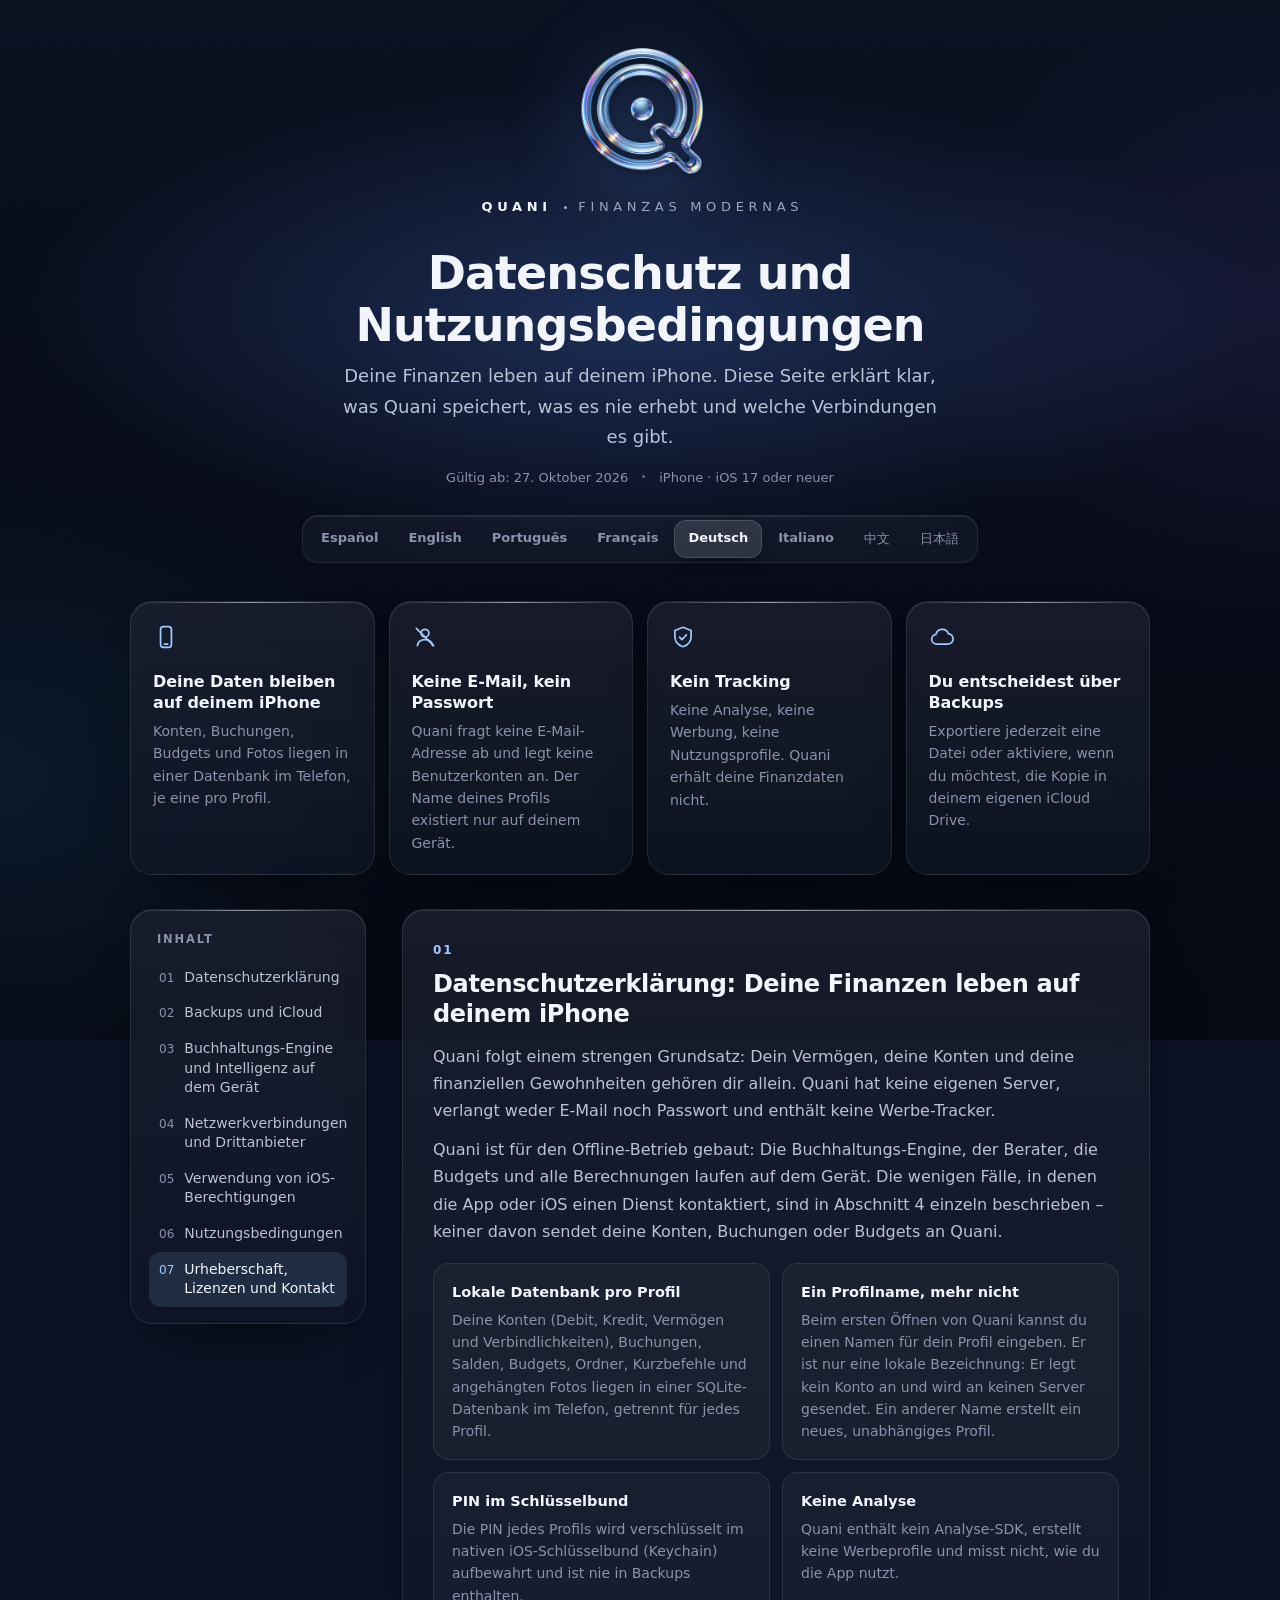
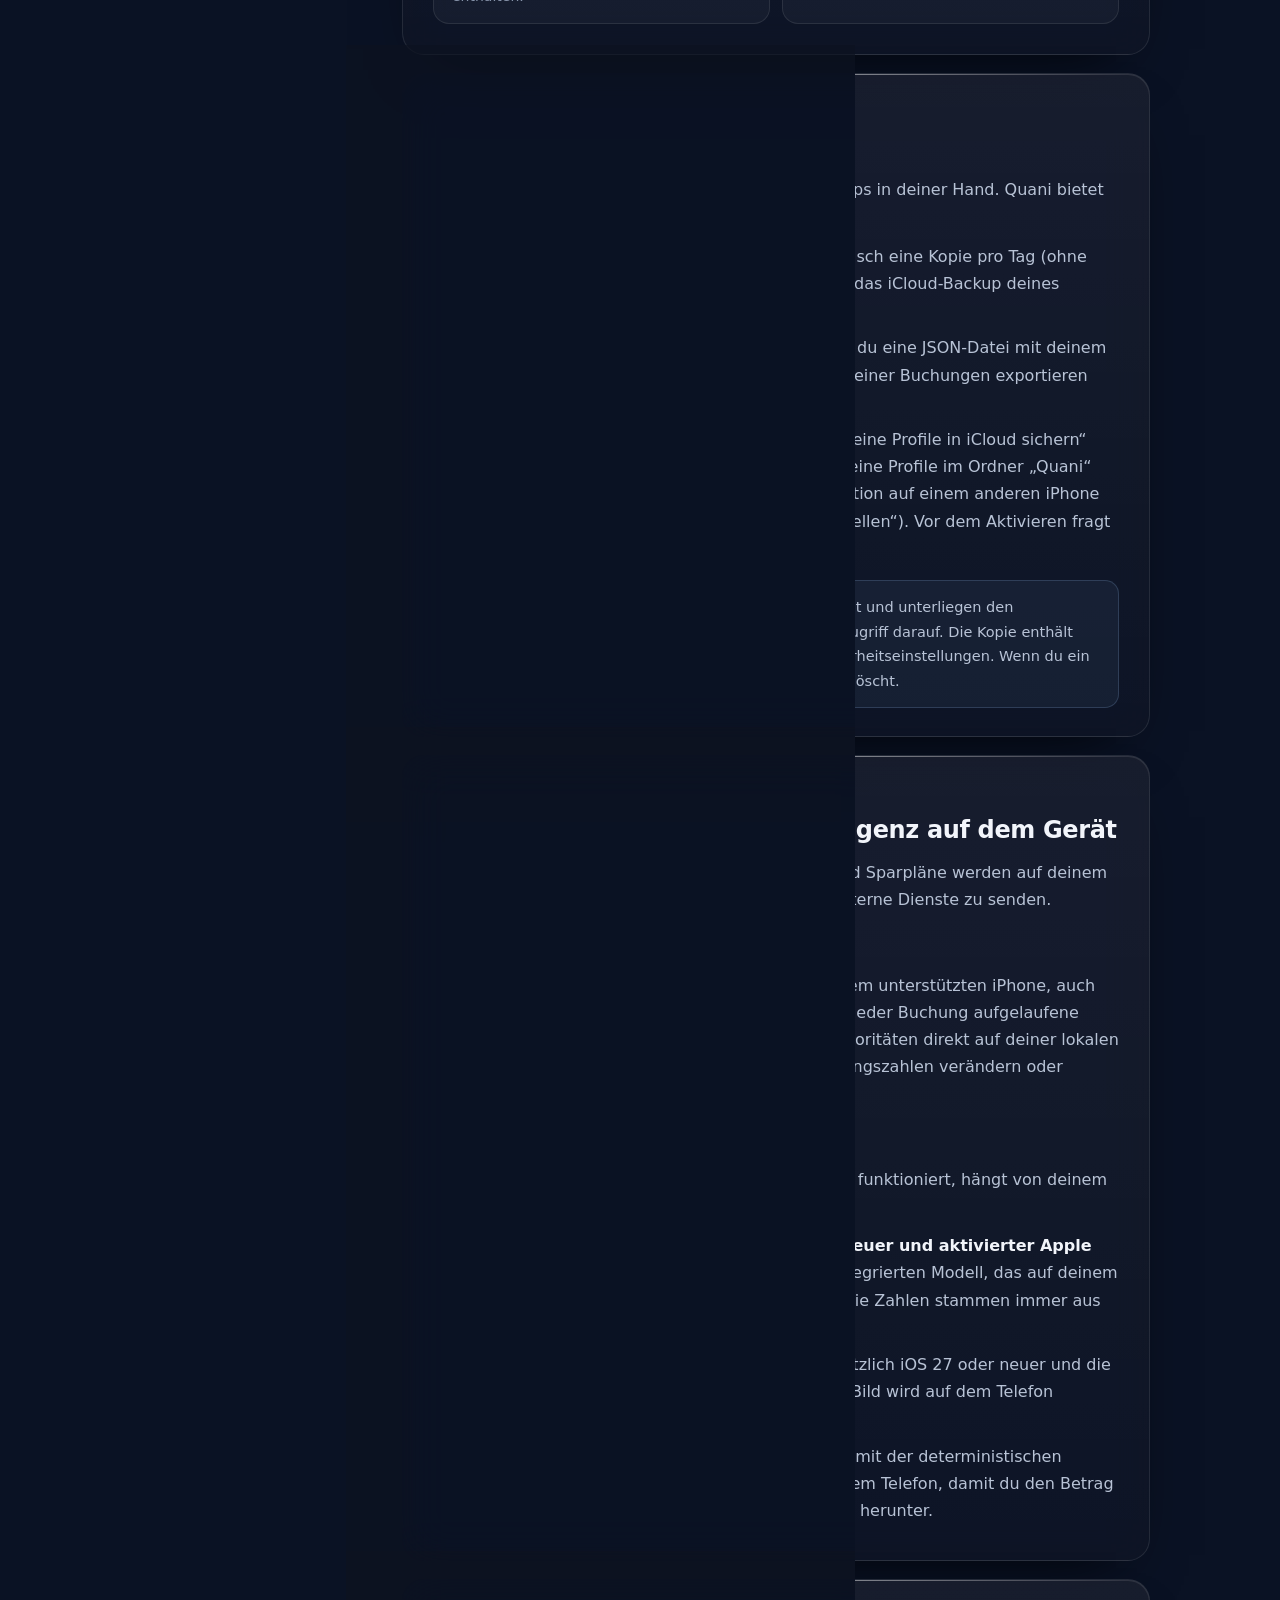
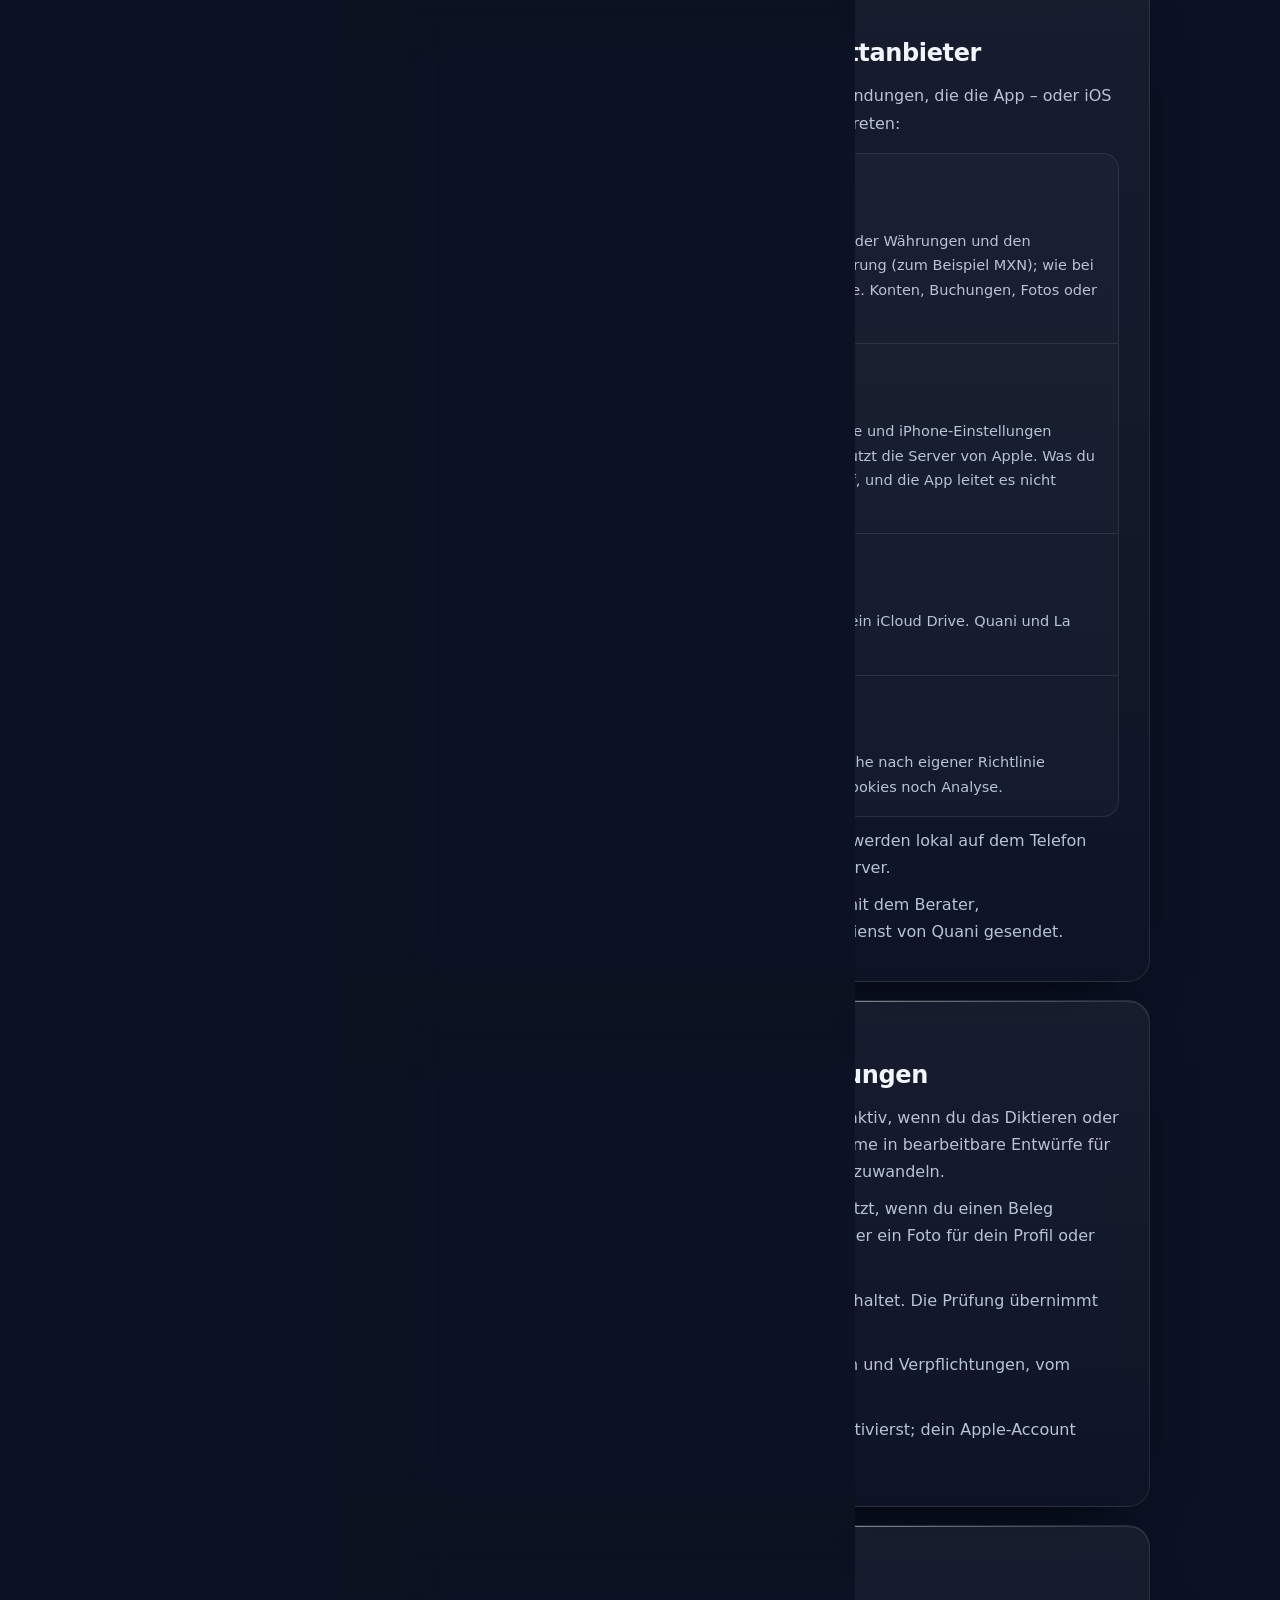
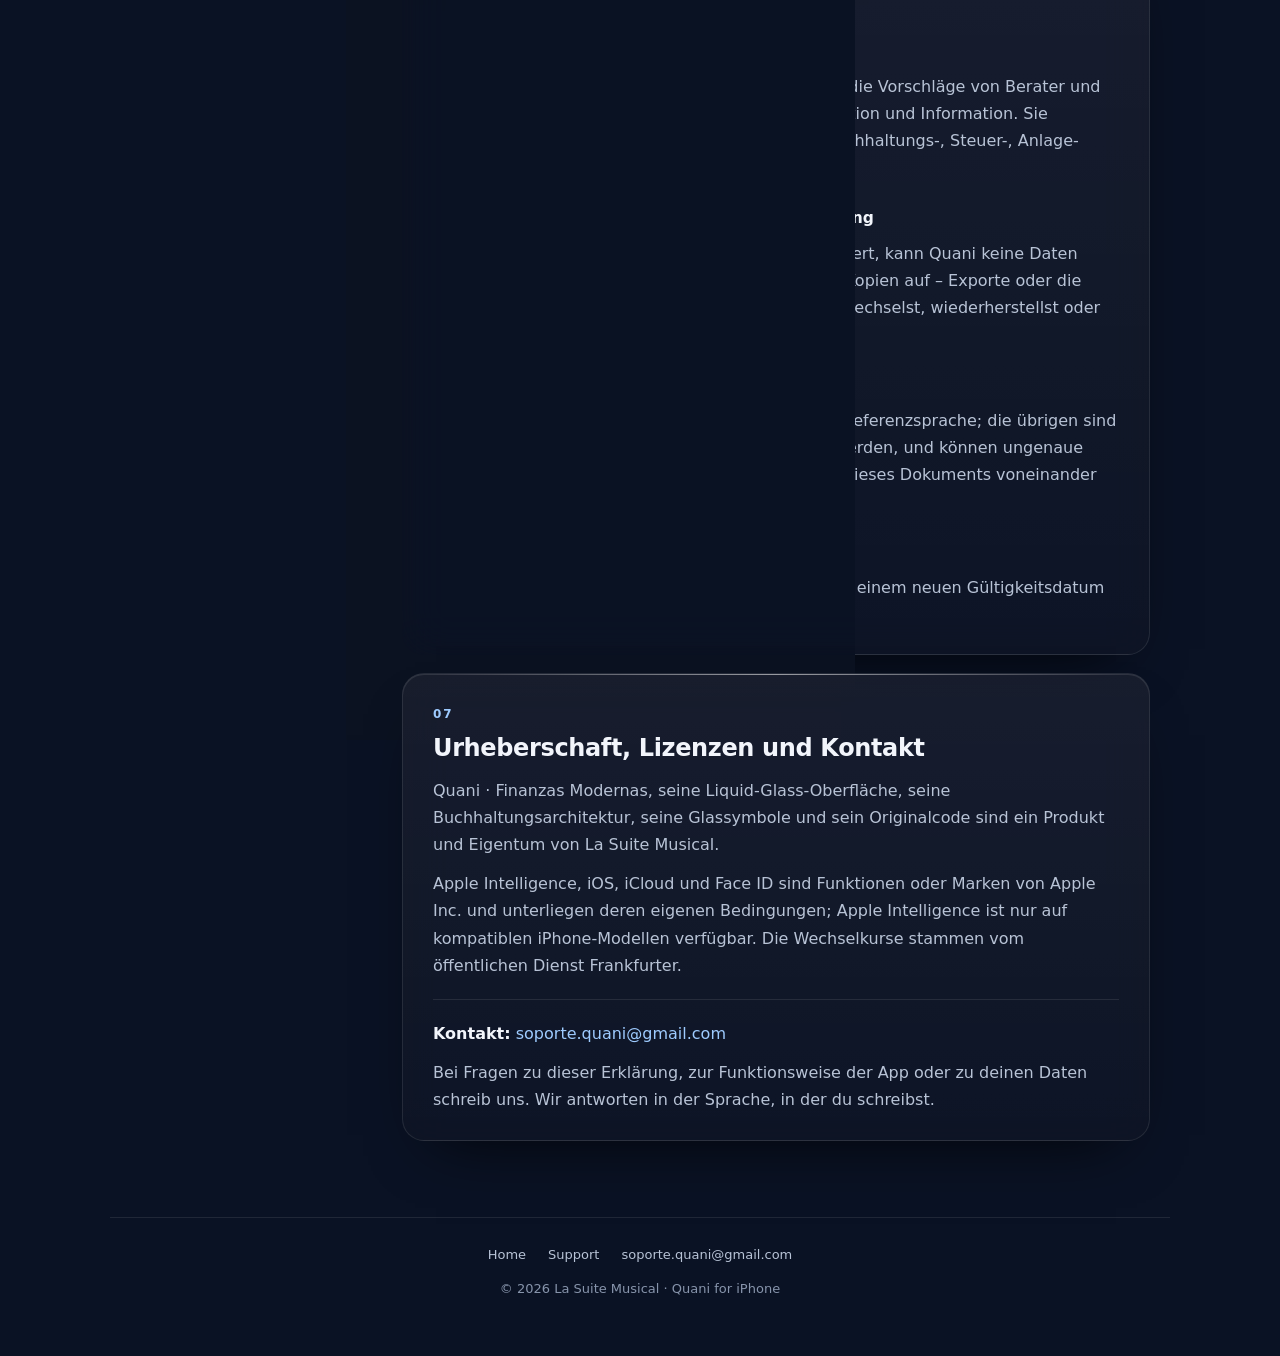
==== commit 0feae987: "actualizacion" ====
--- a/privacidad-y-terminos.de.html
+++ b/privacidad-y-terminos.de.html
@@ -24,7 +24,7 @@
 <meta property="og:description" content="Datenschutz und Nutzungsbedingungen von Quani · Finanzas Modernas, der Finanz-App, die alles auf deinem iPhone behält.">
 <meta property="og:type" content="website">
 <meta property="og:image" content="https://lasuitemusicalrm-ui.github.io/quani-legal/assets/quani-logo.png">
-<link rel="stylesheet" href="assets/style.css">
+<link rel="stylesheet" href="assets/style.css?v=3">
 </head>
 <body>
 <div class="backdrop" aria-hidden="true"></div>
--- a/assets/style.css
+++ b/assets/style.css
@@ -41,7 +41,9 @@
   /* Rebasa la pantalla por arriba y por abajo: sin franjas negras en la barra de estado ni bajo la barra de Safari. */
   position: fixed; top: -140px; bottom: -140px; left: 0; right: 0; z-index: 0; pointer-events: none;
   background:
-    radial-gradient(60% 38% at 50% 9%, rgba(86, 140, 255, 0.26), transparent 70%),
+    /* El resplandor del logo queda a unos 320 px del borde de la ventana (140 px de sobrante + 180): arriba,
+       bajo la barra de estado, el fondo es del mismo azul noche liso que Safari pinta ahí, sin franja. */
+    radial-gradient(ellipse 70vw 340px at 50% 460px, rgba(86, 140, 255, 0.26), transparent 70%),
     radial-gradient(42% 36% at 100% 38%, rgba(130, 100, 255, 0.11), transparent 72%),
     radial-gradient(46% 38% at 0% 78%, rgba(40, 170, 255, 0.09), transparent 72%),
     linear-gradient(180deg, #0a1224 0%, #070b18 46%, #060913 100%);
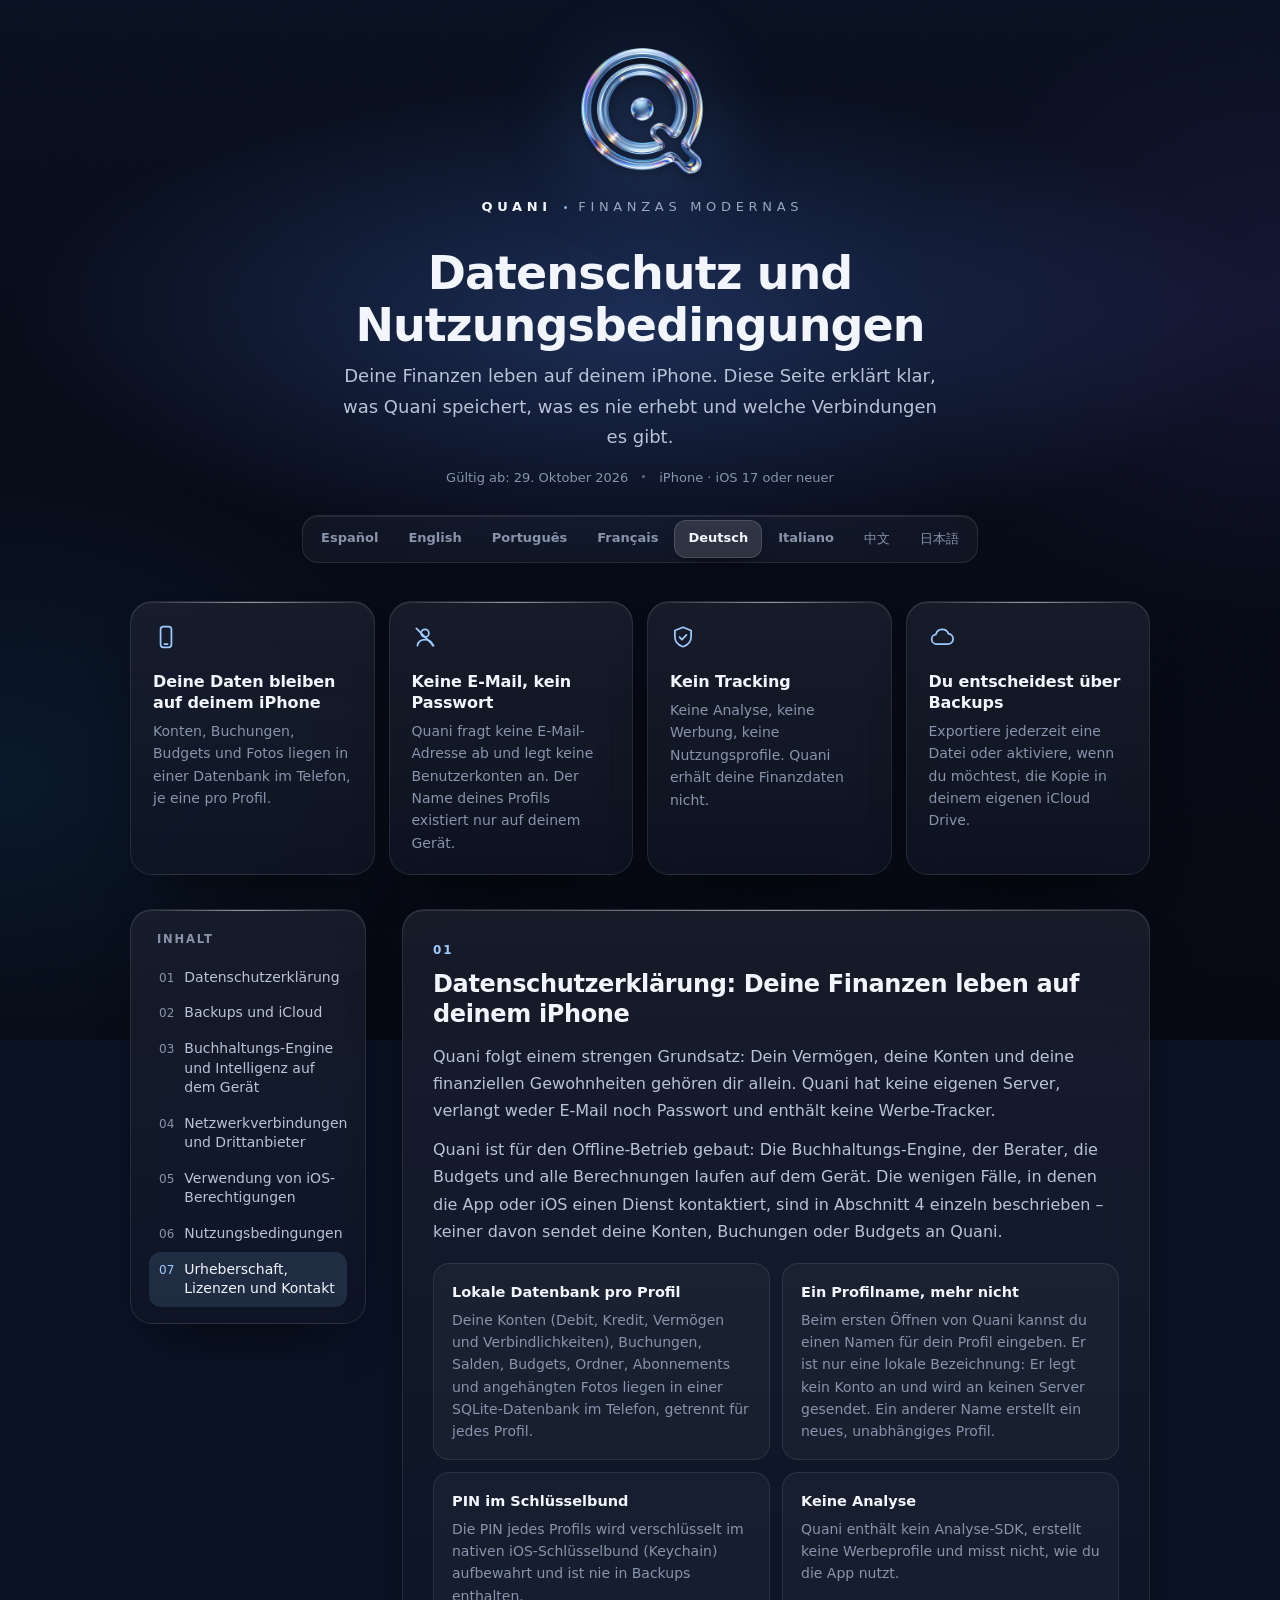
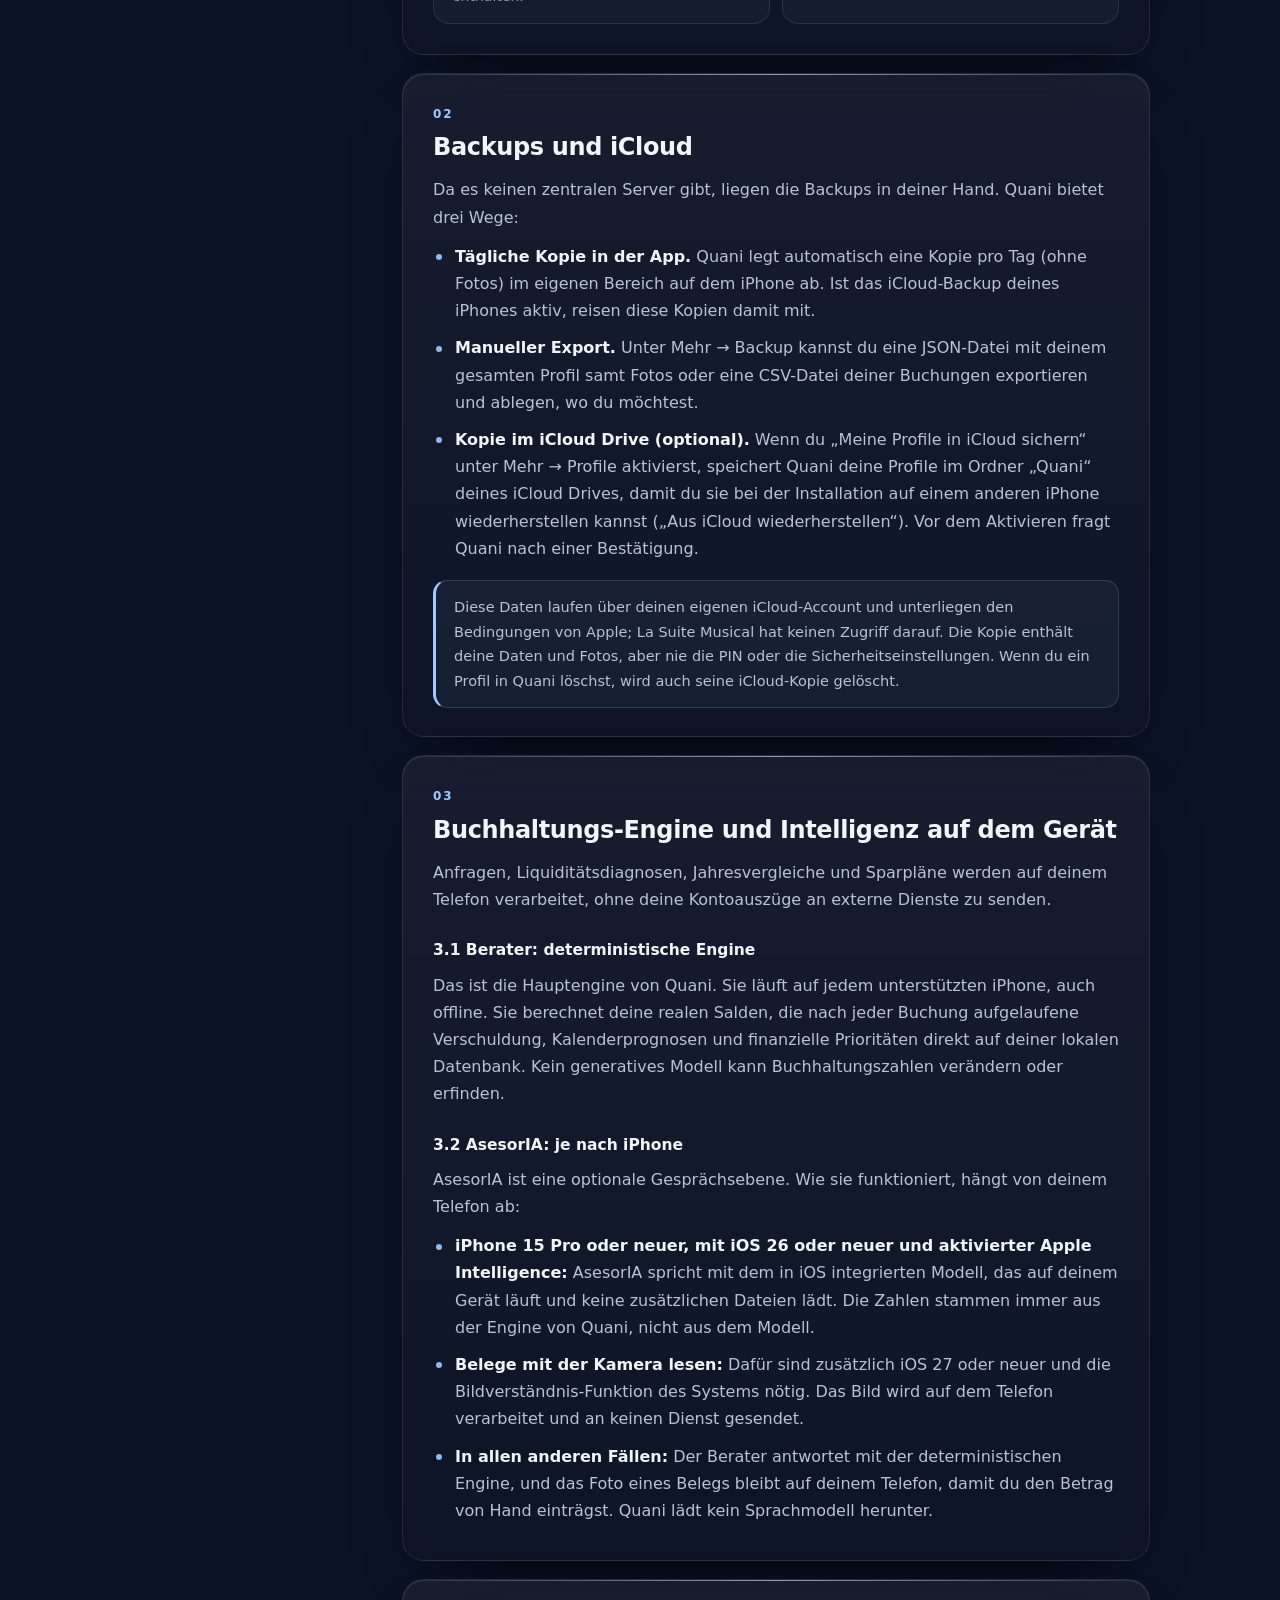
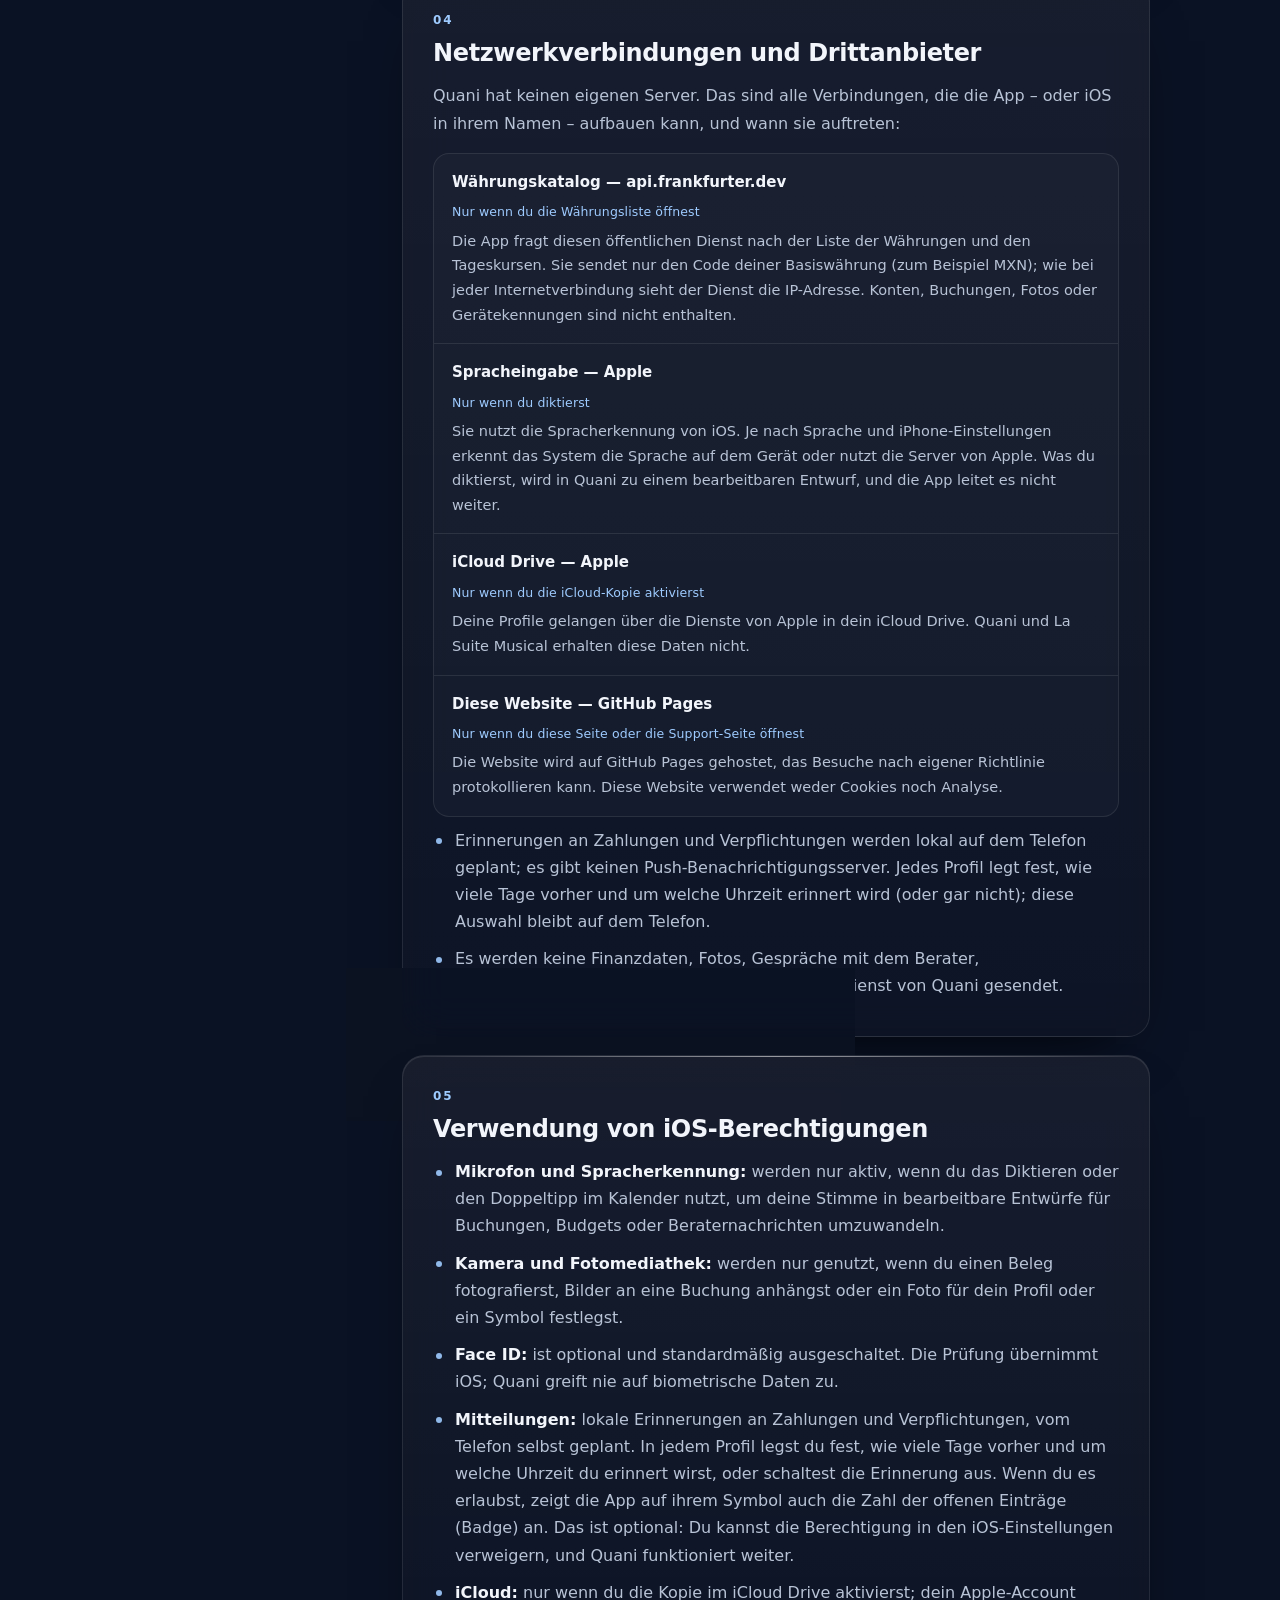
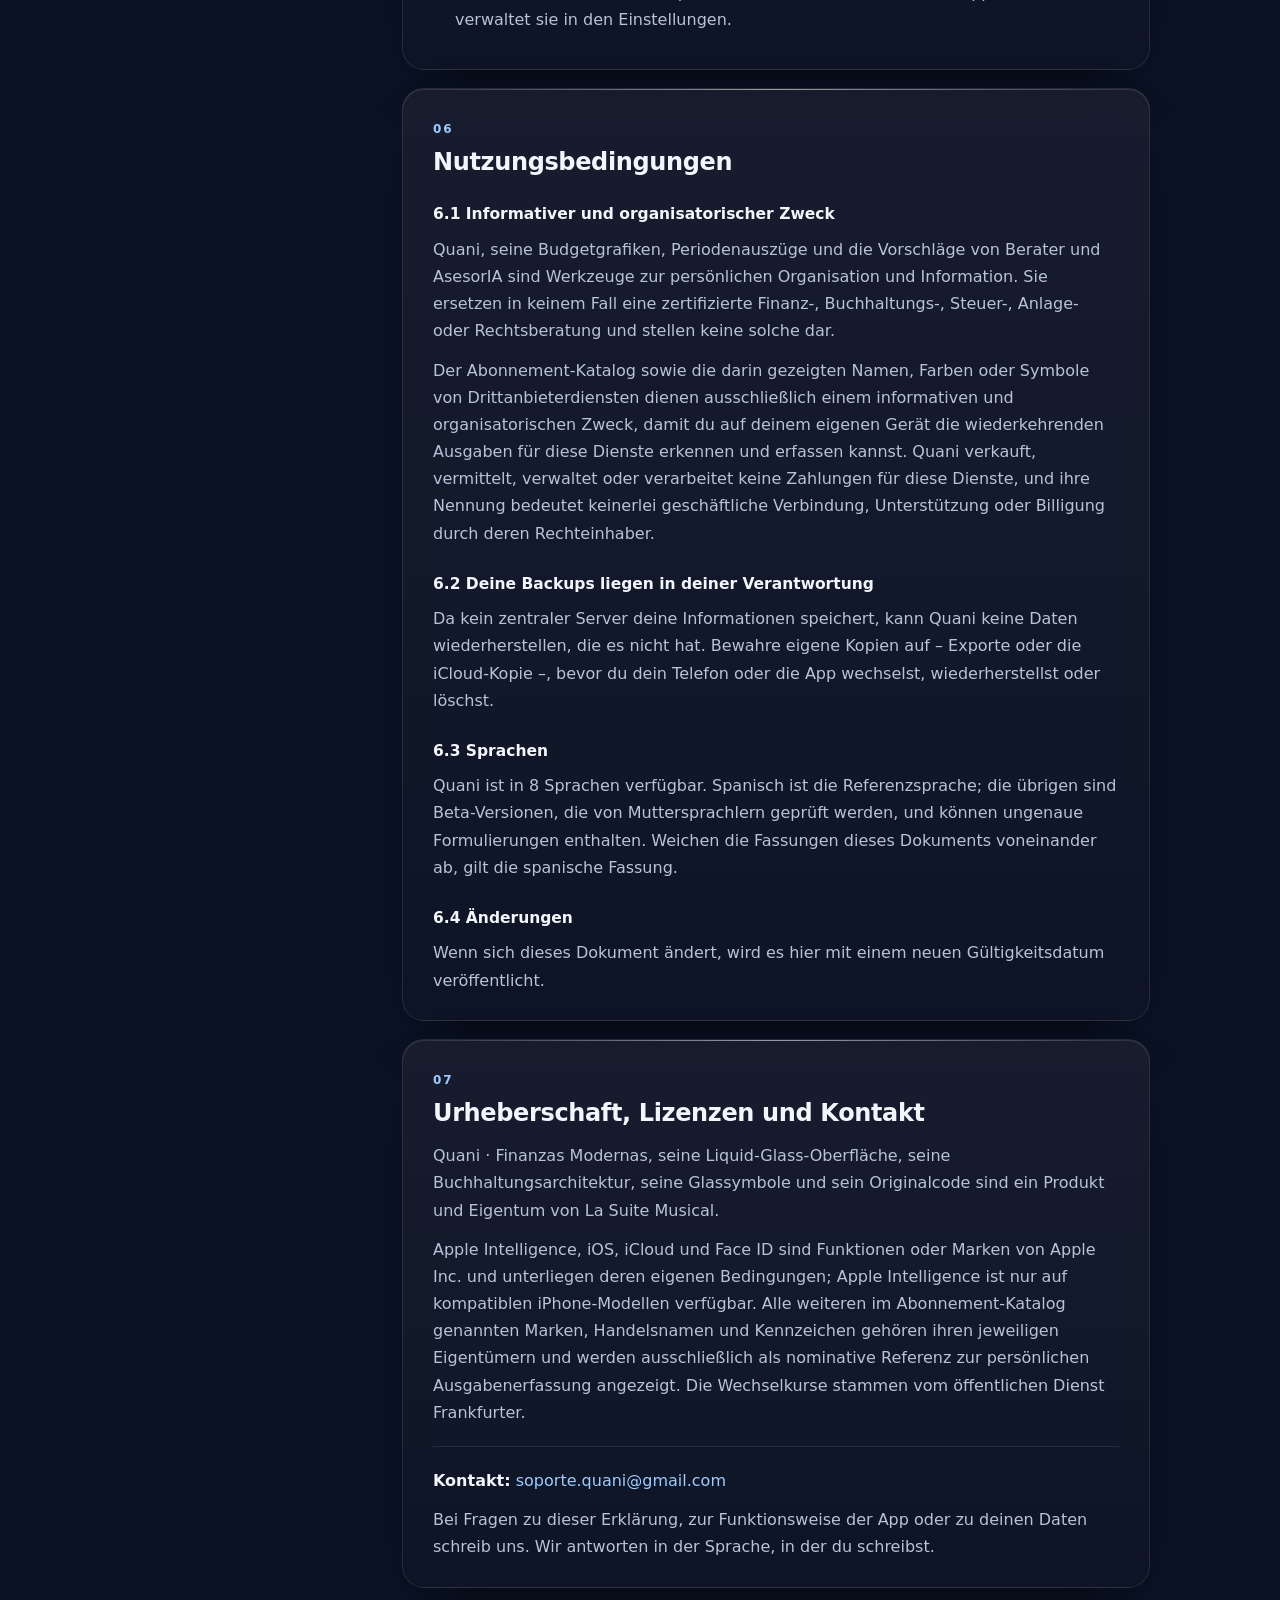
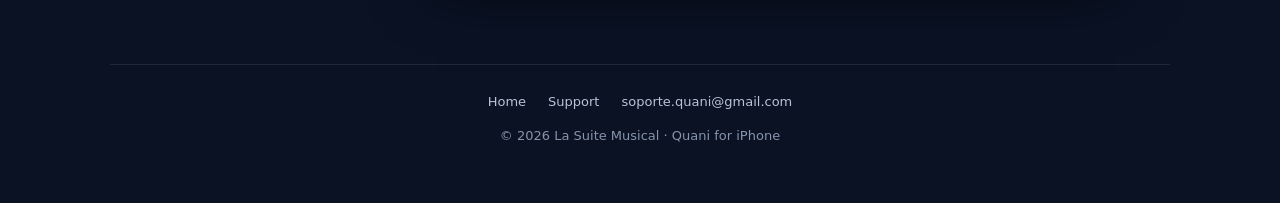
==== commit c2cbd045: "actualización" ====
--- a/privacidad-y-terminos.de.html
+++ b/privacidad-y-terminos.de.html
@@ -36,20 +36,20 @@
 <div class="hero">
 <h1>Datenschutz und Nutzungsbedingungen</h1>
 <p class="lead">Deine Finanzen leben auf deinem iPhone. Diese Seite erklärt klar, was Quani speichert, was es nie erhebt und welche Verbindungen es gibt.</p>
-<p class="meta"><span>Gültig ab: 27. Oktober 2026</span><span>iPhone · iOS 17 oder neuer</span></p>
+<p class="meta"><span>Gültig ab: 29. Oktober 2026</span><span>iPhone · iOS 17 oder neuer</span></p>
 </div>
 <nav class="lang" aria-label="Sprache"><a href="privacidad-y-terminos.html" hreflang="es" lang="es">Español</a><a href="privacidad-y-terminos.en.html" hreflang="en" lang="en">English</a><a href="privacidad-y-terminos.pt.html" hreflang="pt" lang="pt">Português</a><a href="privacidad-y-terminos.fr.html" hreflang="fr" lang="fr">Français</a><a href="privacidad-y-terminos.de.html" hreflang="de" lang="de" aria-current="page">Deutsch</a><a href="privacidad-y-terminos.it.html" hreflang="it" lang="it">Italiano</a><a href="privacidad-y-terminos.zh.html" hreflang="zh" lang="zh-Hans">中文</a><a href="privacidad-y-terminos.ja.html" hreflang="ja" lang="ja">日本語</a></nav>
 <div class="summary"><div class="tile"><svg viewBox="0 0 24 24" aria-hidden="true"><rect x="7" y="2.5" width="10" height="19" rx="2.6"/><path d="M10.5 18.5h3"/></svg><h2>Deine Daten bleiben auf deinem iPhone</h2><p>Konten, Buchungen, Budgets und Fotos liegen in einer Datenbank im Telefon, je eine pro Profil.</p></div><div class="tile"><svg viewBox="0 0 24 24" aria-hidden="true"><circle cx="12" cy="8.5" r="3.6"/><path d="M5 20c.6-3.6 3.4-5.6 7-5.6s6.4 2 7 5.6"/><path d="M4 4l16 16"/></svg><h2>Keine E-Mail, kein Passwort</h2><p>Quani fragt keine E-Mail-Adresse ab und legt keine Benutzerkonten an. Der Name deines Profils existiert nur auf deinem Gerät.</p></div><div class="tile"><svg viewBox="0 0 24 24" aria-hidden="true"><path d="M12 3l7.5 3v5.6c0 4.4-3 8-7.5 9.4-4.5-1.4-7.5-5-7.5-9.4V6z"/><path d="M8.8 12.2l2.2 2.2 4.2-4.4"/></svg><h2>Kein Tracking</h2><p>Keine Analyse, keine Werbung, keine Nutzungsprofile. Quani erhält deine Finanzdaten nicht.</p></div><div class="tile"><svg viewBox="0 0 24 24" aria-hidden="true"><path d="M7 18.5a4.5 4.5 0 01-.6-8.96A6 6 0 0117.9 8.9 4.8 4.8 0 0117 18.5z"/></svg><h2>Du entscheidest über Backups</h2><p>Exportiere jederzeit eine Datei oder aktiviere, wenn du möchtest, die Kopie in deinem eigenen iCloud Drive.</p></div></div>
 <div class="layout">
 <nav class="toc" aria-label="Inhalt"><h2>Inhalt</h2><ol><li><a href="#privacidad">Datenschutzerklärung</a></li><li><a href="#copias">Backups und iCloud</a></li><li><a href="#ia">Buchhaltungs-Engine und Intelligenz auf dem Gerät</a></li><li><a href="#red">Netzwerkverbindungen und Drittanbieter</a></li><li><a href="#permisos">Verwendung von iOS-Berechtigungen</a></li><li><a href="#terminos">Nutzungsbedingungen</a></li><li><a href="#contacto">Urheberschaft, Lizenzen und Kontakt</a></li></ol></nav>
 <div class="stack">
-<section class="card" id="privacidad"><span class="num">01</span><h2>Datenschutzerklärung: Deine Finanzen leben auf deinem iPhone</h2><p>Quani folgt einem strengen Grundsatz: Dein Vermögen, deine Konten und deine finanziellen Gewohnheiten gehören dir allein. Quani hat keine eigenen Server, verlangt weder E-Mail noch Passwort und enthält keine Werbe-Tracker.</p><p>Quani ist für den Offline-Betrieb gebaut: Die Buchhaltungs-Engine, der Berater, die Budgets und alle Berechnungen laufen auf dem Gerät. Die wenigen Fälle, in denen die App oder iOS einen Dienst kontaktiert, sind in Abschnitt 4 einzeln beschrieben – keiner davon sendet deine Konten, Buchungen oder Budgets an Quani.</p><div class="facts"><div class="fact"><b>Lokale Datenbank pro Profil</b><span>Deine Konten (Debit, Kredit, Vermögen und Verbindlichkeiten), Buchungen, Salden, Budgets, Ordner, Kurzbefehle und angehängten Fotos liegen in einer SQLite-Datenbank im Telefon, getrennt für jedes Profil.</span></div><div class="fact"><b>Ein Profilname, mehr nicht</b><span>Beim ersten Öffnen von Quani kannst du einen Namen für dein Profil eingeben. Er ist nur eine lokale Bezeichnung: Er legt kein Konto an und wird an keinen Server gesendet. Ein anderer Name erstellt ein neues, unabhängiges Profil.</span></div><div class="fact"><b>PIN im Schlüsselbund</b><span>Die PIN jedes Profils wird verschlüsselt im nativen iOS-Schlüsselbund (Keychain) aufbewahrt und ist nie in Backups enthalten.</span></div><div class="fact"><b>Keine Analyse</b><span>Quani enthält kein Analyse-SDK, erstellt keine Werbeprofile und misst nicht, wie du die App nutzt.</span></div></div></section>
+<section class="card" id="privacidad"><span class="num">01</span><h2>Datenschutzerklärung: Deine Finanzen leben auf deinem iPhone</h2><p>Quani folgt einem strengen Grundsatz: Dein Vermögen, deine Konten und deine finanziellen Gewohnheiten gehören dir allein. Quani hat keine eigenen Server, verlangt weder E-Mail noch Passwort und enthält keine Werbe-Tracker.</p><p>Quani ist für den Offline-Betrieb gebaut: Die Buchhaltungs-Engine, der Berater, die Budgets und alle Berechnungen laufen auf dem Gerät. Die wenigen Fälle, in denen die App oder iOS einen Dienst kontaktiert, sind in Abschnitt 4 einzeln beschrieben – keiner davon sendet deine Konten, Buchungen oder Budgets an Quani.</p><div class="facts"><div class="fact"><b>Lokale Datenbank pro Profil</b><span>Deine Konten (Debit, Kredit, Vermögen und Verbindlichkeiten), Buchungen, Salden, Budgets, Ordner, Abonnements und angehängten Fotos liegen in einer SQLite-Datenbank im Telefon, getrennt für jedes Profil.</span></div><div class="fact"><b>Ein Profilname, mehr nicht</b><span>Beim ersten Öffnen von Quani kannst du einen Namen für dein Profil eingeben. Er ist nur eine lokale Bezeichnung: Er legt kein Konto an und wird an keinen Server gesendet. Ein anderer Name erstellt ein neues, unabhängiges Profil.</span></div><div class="fact"><b>PIN im Schlüsselbund</b><span>Die PIN jedes Profils wird verschlüsselt im nativen iOS-Schlüsselbund (Keychain) aufbewahrt und ist nie in Backups enthalten.</span></div><div class="fact"><b>Keine Analyse</b><span>Quani enthält kein Analyse-SDK, erstellt keine Werbeprofile und misst nicht, wie du die App nutzt.</span></div></div></section>
 <section class="card" id="copias"><span class="num">02</span><h2>Backups und iCloud</h2><p>Da es keinen zentralen Server gibt, liegen die Backups in deiner Hand. Quani bietet drei Wege:</p><ul><li><strong>Tägliche Kopie in der App.</strong> Quani legt automatisch eine Kopie pro Tag (ohne Fotos) im eigenen Bereich auf dem iPhone ab. Ist das iCloud-Backup deines iPhones aktiv, reisen diese Kopien damit mit.</li><li><strong>Manueller Export.</strong> Unter Mehr → Backup kannst du eine JSON-Datei mit deinem gesamten Profil samt Fotos oder eine CSV-Datei deiner Buchungen exportieren und ablegen, wo du möchtest.</li><li><strong>Kopie im iCloud Drive (optional).</strong> Wenn du „Meine Profile in iCloud sichern“ unter Mehr → Profile aktivierst, speichert Quani deine Profile im Ordner „Quani“ deines iCloud Drives, damit du sie bei der Installation auf einem anderen iPhone wiederherstellen kannst („Aus iCloud wiederherstellen“). Vor dem Aktivieren fragt Quani nach einer Bestätigung.</li></ul><div class="note">Diese Daten laufen über deinen eigenen iCloud-Account und unterliegen den Bedingungen von Apple; La Suite Musical hat keinen Zugriff darauf. Die Kopie enthält deine Daten und Fotos, aber nie die PIN oder die Sicherheitseinstellungen. Wenn du ein Profil in Quani löschst, wird auch seine iCloud-Kopie gelöscht.</div></section>
 <section class="card" id="ia"><span class="num">03</span><h2>Buchhaltungs-Engine und Intelligenz auf dem Gerät</h2><p>Anfragen, Liquiditätsdiagnosen, Jahresvergleiche und Sparpläne werden auf deinem Telefon verarbeitet, ohne deine Kontoauszüge an externe Dienste zu senden.</p><h3>3.1 Berater: deterministische Engine</h3><p>Das ist die Hauptengine von Quani. Sie läuft auf jedem unterstützten iPhone, auch offline. Sie berechnet deine realen Salden, die nach jeder Buchung aufgelaufene Verschuldung, Kalenderprognosen und finanzielle Prioritäten direkt auf deiner lokalen Datenbank. Kein generatives Modell kann Buchhaltungszahlen verändern oder erfinden.</p><h3>3.2 AsesorIA: je nach iPhone</h3><p>AsesorIA ist eine optionale Gesprächsebene. Wie sie funktioniert, hängt von deinem Telefon ab:</p><ul><li><strong>iPhone 15 Pro oder neuer, mit iOS 26 oder neuer und aktivierter Apple Intelligence:</strong> AsesorIA spricht mit dem in iOS integrierten Modell, das auf deinem Gerät läuft und keine zusätzlichen Dateien lädt. Die Zahlen stammen immer aus der Engine von Quani, nicht aus dem Modell.</li><li><strong>Belege mit der Kamera lesen:</strong> Dafür sind zusätzlich iOS 27 oder neuer und die Bildverständnis-Funktion des Systems nötig. Das Bild wird auf dem Telefon verarbeitet und an keinen Dienst gesendet.</li><li><strong>In allen anderen Fällen:</strong> Der Berater antwortet mit der deterministischen Engine, und das Foto eines Belegs bleibt auf deinem Telefon, damit du den Betrag von Hand einträgst. Quani lädt kein Sprachmodell herunter.</li></ul></section>
-<section class="card" id="red"><span class="num">04</span><h2>Netzwerkverbindungen und Drittanbieter</h2><p>Quani hat keinen eigenen Server. Das sind alle Verbindungen, die die App – oder iOS in ihrem Namen – aufbauen kann, und wann sie auftreten:</p><div class="rows"><div class="row"><h3>Währungskatalog — api.frankfurter.dev</h3><span class="when">Nur wenn du die Währungsliste öffnest</span><p>Die App fragt diesen öffentlichen Dienst nach der Liste der Währungen und den Tageskursen. Sie sendet nur den Code deiner Basiswährung (zum Beispiel MXN); wie bei jeder Internetverbindung sieht der Dienst die IP-Adresse. Konten, Buchungen, Fotos oder Gerätekennungen sind nicht enthalten.</p></div><div class="row"><h3>Spracheingabe — Apple</h3><span class="when">Nur wenn du diktierst</span><p>Sie nutzt die Spracherkennung von iOS. Je nach Sprache und iPhone-Einstellungen erkennt das System die Sprache auf dem Gerät oder nutzt die Server von Apple. Was du diktierst, wird in Quani zu einem bearbeitbaren Entwurf, und die App leitet es nicht weiter.</p></div><div class="row"><h3>iCloud Drive — Apple</h3><span class="when">Nur wenn du die iCloud-Kopie aktivierst</span><p>Deine Profile gelangen über die Dienste von Apple in dein iCloud Drive. Quani und La Suite Musical erhalten diese Daten nicht.</p></div><div class="row"><h3>Diese Website — GitHub Pages</h3><span class="when">Nur wenn du diese Seite oder die Support-Seite öffnest</span><p>Die Website wird auf GitHub Pages gehostet, das Besuche nach eigener Richtlinie protokollieren kann. Diese Website verwendet weder Cookies noch Analyse.</p></div></div><ul><li>Erinnerungen an Zahlungen und Verpflichtungen werden lokal auf dem Telefon geplant; es gibt keinen Push-Benachrichtigungsserver.</li><li>Es werden keine Finanzdaten, Fotos, Gespräche mit dem Berater, Gerätekennungen oder Standortdaten an einen Dienst von Quani gesendet.</li></ul></section>
-<section class="card" id="permisos"><span class="num">05</span><h2>Verwendung von iOS-Berechtigungen</h2><ul><li><strong>Mikrofon und Spracherkennung:</strong> werden nur aktiv, wenn du das Diktieren oder den Doppeltipp im Kalender nutzt, um deine Stimme in bearbeitbare Entwürfe für Buchungen, Budgets oder Beraternachrichten umzuwandeln.</li><li><strong>Kamera und Fotomediathek:</strong> werden nur genutzt, wenn du einen Beleg fotografierst, Bilder an eine Buchung anhängst oder ein Foto für dein Profil oder ein Symbol festlegst.</li><li><strong>Face ID:</strong> ist optional und standardmäßig ausgeschaltet. Die Prüfung übernimmt iOS; Quani greift nie auf biometrische Daten zu.</li><li><strong>Mitteilungen:</strong> lokale Erinnerungen an Zahlungen und Verpflichtungen, vom Telefon selbst geplant.</li><li><strong>iCloud:</strong> nur wenn du die Kopie im iCloud Drive aktivierst; dein Apple-Account verwaltet sie in den Einstellungen.</li></ul></section>
-<section class="card" id="terminos"><span class="num">06</span><h2>Nutzungsbedingungen</h2><h3>6.1 Informativer und organisatorischer Zweck</h3><p>Quani, seine Budgetgrafiken, Periodenauszüge und die Vorschläge von Berater und AsesorIA sind Werkzeuge zur persönlichen Organisation und Information. Sie ersetzen in keinem Fall eine zertifizierte Finanz-, Buchhaltungs-, Steuer-, Anlage- oder Rechtsberatung und stellen keine solche dar.</p><h3>6.2 Deine Backups liegen in deiner Verantwortung</h3><p>Da kein zentraler Server deine Informationen speichert, kann Quani keine Daten wiederherstellen, die es nicht hat. Bewahre eigene Kopien auf – Exporte oder die iCloud-Kopie –, bevor du dein Telefon oder die App wechselst, wiederherstellst oder löschst.</p><h3>6.3 Sprachen</h3><p>Quani ist in 8 Sprachen verfügbar. Spanisch ist die Referenzsprache; die übrigen sind Beta-Versionen, die von Muttersprachlern geprüft werden, und können ungenaue Formulierungen enthalten. Weichen die Fassungen dieses Dokuments voneinander ab, gilt die spanische Fassung.</p><h3>6.4 Änderungen</h3><p>Wenn sich dieses Dokument ändert, wird es hier mit einem neuen Gültigkeitsdatum veröffentlicht.</p></section>
-<section class="card" id="contacto"><span class="num">07</span><h2>Urheberschaft, Lizenzen und Kontakt</h2><p>Quani · Finanzas Modernas, seine Liquid-Glass-Oberfläche, seine Buchhaltungsarchitektur, seine Glassymbole und sein Originalcode sind ein Produkt und Eigentum von La Suite Musical.</p><p>Apple Intelligence, iOS, iCloud und Face ID sind Funktionen oder Marken von Apple Inc. und unterliegen deren eigenen Bedingungen; Apple Intelligence ist nur auf kompatiblen iPhone-Modellen verfügbar. Die Wechselkurse stammen vom öffentlichen Dienst Frankfurter.</p><hr><p><strong>Kontakt:</strong> <a href="mailto:soporte.quani@gmail.com">soporte.quani@gmail.com</a></p><p>Bei Fragen zu dieser Erklärung, zur Funktionsweise der App oder zu deinen Daten schreib uns. Wir antworten in der Sprache, in der du schreibst.</p></section>
+<section class="card" id="red"><span class="num">04</span><h2>Netzwerkverbindungen und Drittanbieter</h2><p>Quani hat keinen eigenen Server. Das sind alle Verbindungen, die die App – oder iOS in ihrem Namen – aufbauen kann, und wann sie auftreten:</p><div class="rows"><div class="row"><h3>Währungskatalog — api.frankfurter.dev</h3><span class="when">Nur wenn du die Währungsliste öffnest</span><p>Die App fragt diesen öffentlichen Dienst nach der Liste der Währungen und den Tageskursen. Sie sendet nur den Code deiner Basiswährung (zum Beispiel MXN); wie bei jeder Internetverbindung sieht der Dienst die IP-Adresse. Konten, Buchungen, Fotos oder Gerätekennungen sind nicht enthalten.</p></div><div class="row"><h3>Spracheingabe — Apple</h3><span class="when">Nur wenn du diktierst</span><p>Sie nutzt die Spracherkennung von iOS. Je nach Sprache und iPhone-Einstellungen erkennt das System die Sprache auf dem Gerät oder nutzt die Server von Apple. Was du diktierst, wird in Quani zu einem bearbeitbaren Entwurf, und die App leitet es nicht weiter.</p></div><div class="row"><h3>iCloud Drive — Apple</h3><span class="when">Nur wenn du die iCloud-Kopie aktivierst</span><p>Deine Profile gelangen über die Dienste von Apple in dein iCloud Drive. Quani und La Suite Musical erhalten diese Daten nicht.</p></div><div class="row"><h3>Diese Website — GitHub Pages</h3><span class="when">Nur wenn du diese Seite oder die Support-Seite öffnest</span><p>Die Website wird auf GitHub Pages gehostet, das Besuche nach eigener Richtlinie protokollieren kann. Diese Website verwendet weder Cookies noch Analyse.</p></div></div><ul><li>Erinnerungen an Zahlungen und Verpflichtungen werden lokal auf dem Telefon geplant; es gibt keinen Push-Benachrichtigungsserver. Jedes Profil legt fest, wie viele Tage vorher und um welche Uhrzeit erinnert wird (oder gar nicht); diese Auswahl bleibt auf dem Telefon.</li><li>Es werden keine Finanzdaten, Fotos, Gespräche mit dem Berater, Gerätekennungen oder Standortdaten an einen Dienst von Quani gesendet.</li></ul></section>
+<section class="card" id="permisos"><span class="num">05</span><h2>Verwendung von iOS-Berechtigungen</h2><ul><li><strong>Mikrofon und Spracherkennung:</strong> werden nur aktiv, wenn du das Diktieren oder den Doppeltipp im Kalender nutzt, um deine Stimme in bearbeitbare Entwürfe für Buchungen, Budgets oder Beraternachrichten umzuwandeln.</li><li><strong>Kamera und Fotomediathek:</strong> werden nur genutzt, wenn du einen Beleg fotografierst, Bilder an eine Buchung anhängst oder ein Foto für dein Profil oder ein Symbol festlegst.</li><li><strong>Face ID:</strong> ist optional und standardmäßig ausgeschaltet. Die Prüfung übernimmt iOS; Quani greift nie auf biometrische Daten zu.</li><li><strong>Mitteilungen:</strong> lokale Erinnerungen an Zahlungen und Verpflichtungen, vom Telefon selbst geplant. In jedem Profil legst du fest, wie viele Tage vorher und um welche Uhrzeit du erinnert wirst, oder schaltest die Erinnerung aus. Wenn du es erlaubst, zeigt die App auf ihrem Symbol auch die Zahl der offenen Einträge (Badge) an. Das ist optional: Du kannst die Berechtigung in den iOS-Einstellungen verweigern, und Quani funktioniert weiter.</li><li><strong>iCloud:</strong> nur wenn du die Kopie im iCloud Drive aktivierst; dein Apple-Account verwaltet sie in den Einstellungen.</li></ul></section>
+<section class="card" id="terminos"><span class="num">06</span><h2>Nutzungsbedingungen</h2><h3>6.1 Informativer und organisatorischer Zweck</h3><p>Quani, seine Budgetgrafiken, Periodenauszüge und die Vorschläge von Berater und AsesorIA sind Werkzeuge zur persönlichen Organisation und Information. Sie ersetzen in keinem Fall eine zertifizierte Finanz-, Buchhaltungs-, Steuer-, Anlage- oder Rechtsberatung und stellen keine solche dar.</p><p>Der Abonnement-Katalog sowie die darin gezeigten Namen, Farben oder Symbole von Drittanbieterdiensten dienen ausschließlich einem informativen und organisatorischen Zweck, damit du auf deinem eigenen Gerät die wiederkehrenden Ausgaben für diese Dienste erkennen und erfassen kannst. Quani verkauft, vermittelt, verwaltet oder verarbeitet keine Zahlungen für diese Dienste, und ihre Nennung bedeutet keinerlei geschäftliche Verbindung, Unterstützung oder Billigung durch deren Rechteinhaber.</p><h3>6.2 Deine Backups liegen in deiner Verantwortung</h3><p>Da kein zentraler Server deine Informationen speichert, kann Quani keine Daten wiederherstellen, die es nicht hat. Bewahre eigene Kopien auf – Exporte oder die iCloud-Kopie –, bevor du dein Telefon oder die App wechselst, wiederherstellst oder löschst.</p><h3>6.3 Sprachen</h3><p>Quani ist in 8 Sprachen verfügbar. Spanisch ist die Referenzsprache; die übrigen sind Beta-Versionen, die von Muttersprachlern geprüft werden, und können ungenaue Formulierungen enthalten. Weichen die Fassungen dieses Dokuments voneinander ab, gilt die spanische Fassung.</p><h3>6.4 Änderungen</h3><p>Wenn sich dieses Dokument ändert, wird es hier mit einem neuen Gültigkeitsdatum veröffentlicht.</p></section>
+<section class="card" id="contacto"><span class="num">07</span><h2>Urheberschaft, Lizenzen und Kontakt</h2><p>Quani · Finanzas Modernas, seine Liquid-Glass-Oberfläche, seine Buchhaltungsarchitektur, seine Glassymbole und sein Originalcode sind ein Produkt und Eigentum von La Suite Musical.</p><p>Apple Intelligence, iOS, iCloud und Face ID sind Funktionen oder Marken von Apple Inc. und unterliegen deren eigenen Bedingungen; Apple Intelligence ist nur auf kompatiblen iPhone-Modellen verfügbar. Alle weiteren im Abonnement-Katalog genannten Marken, Handelsnamen und Kennzeichen gehören ihren jeweiligen Eigentümern und werden ausschließlich als nominative Referenz zur persönlichen Ausgabenerfassung angezeigt. Die Wechselkurse stammen vom öffentlichen Dienst Frankfurter.</p><hr><p><strong>Kontakt:</strong> <a href="mailto:soporte.quani@gmail.com">soporte.quani@gmail.com</a></p><p>Bei Fragen zu dieser Erklärung, zur Funktionsweise der App oder zu deinen Daten schreib uns. Wir antworten in der Sprache, in der du schreibst.</p></section>
 </div>
 </div>
 </main>
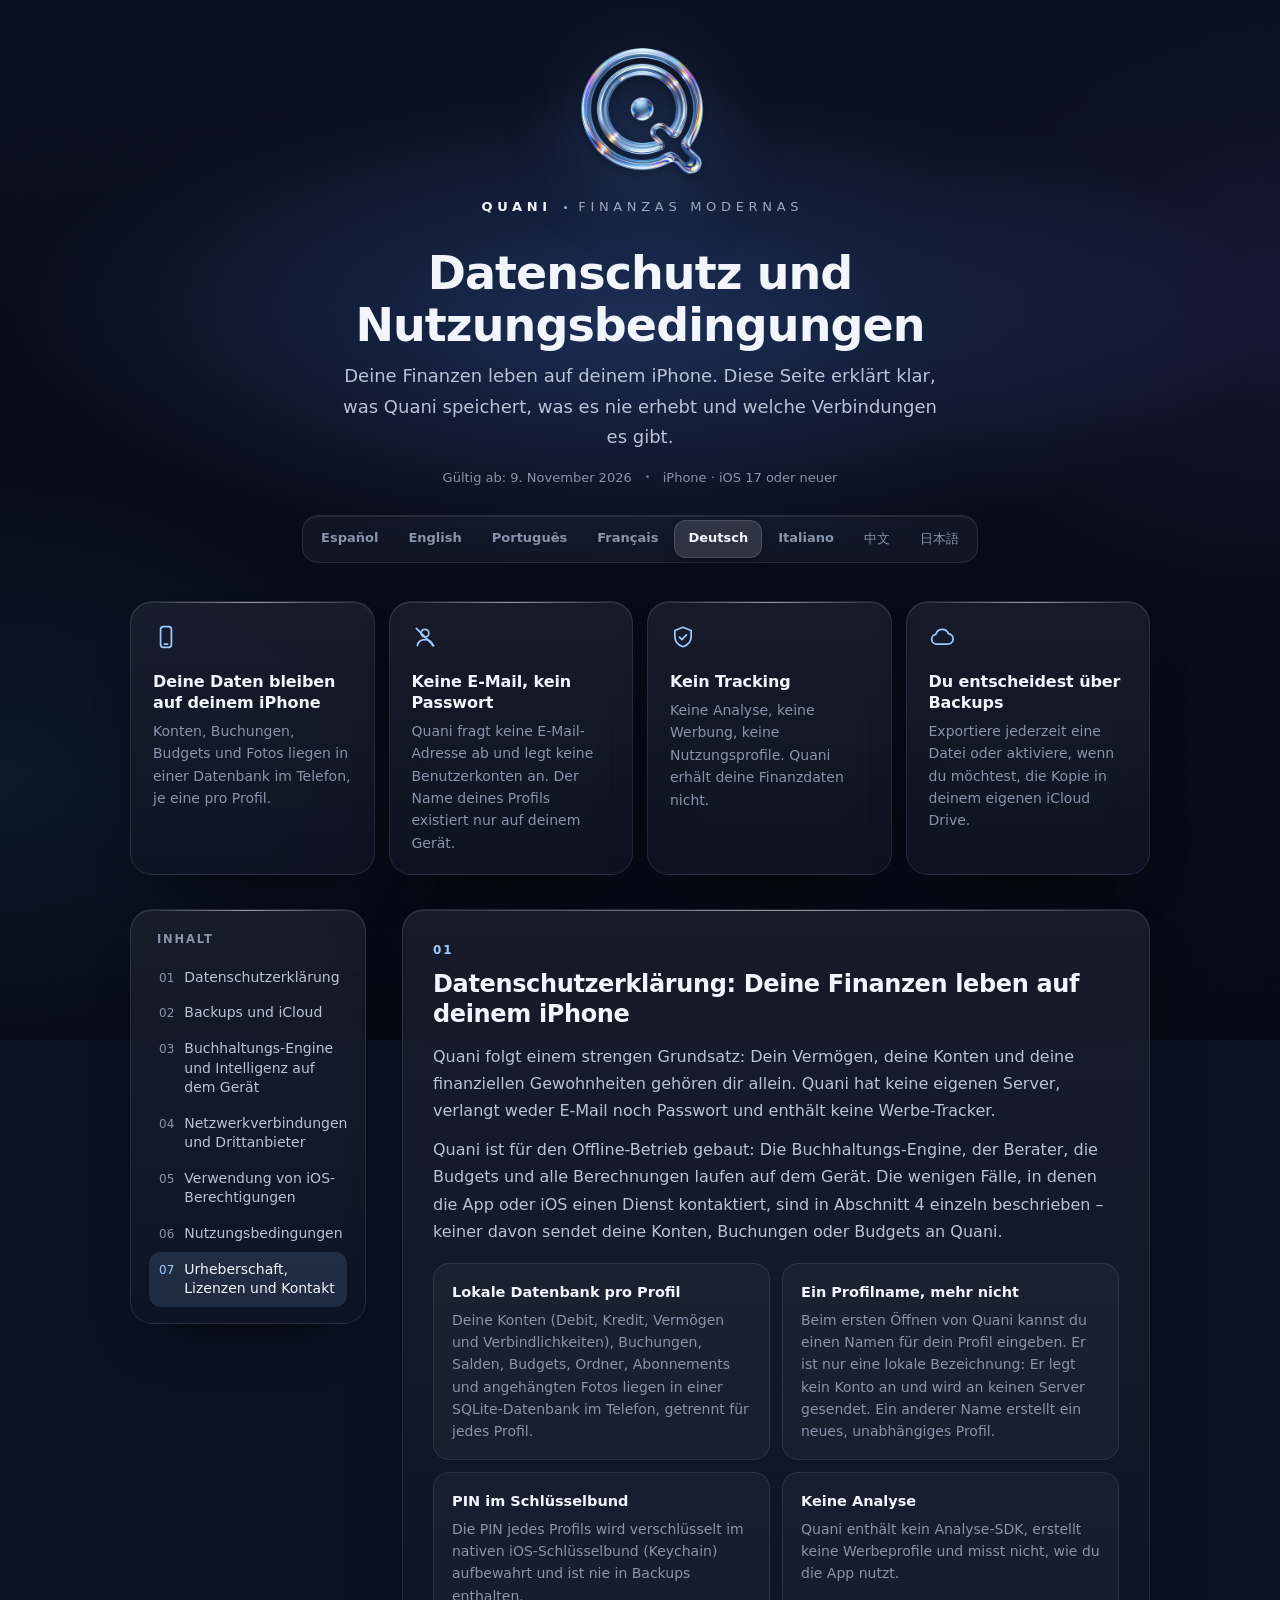
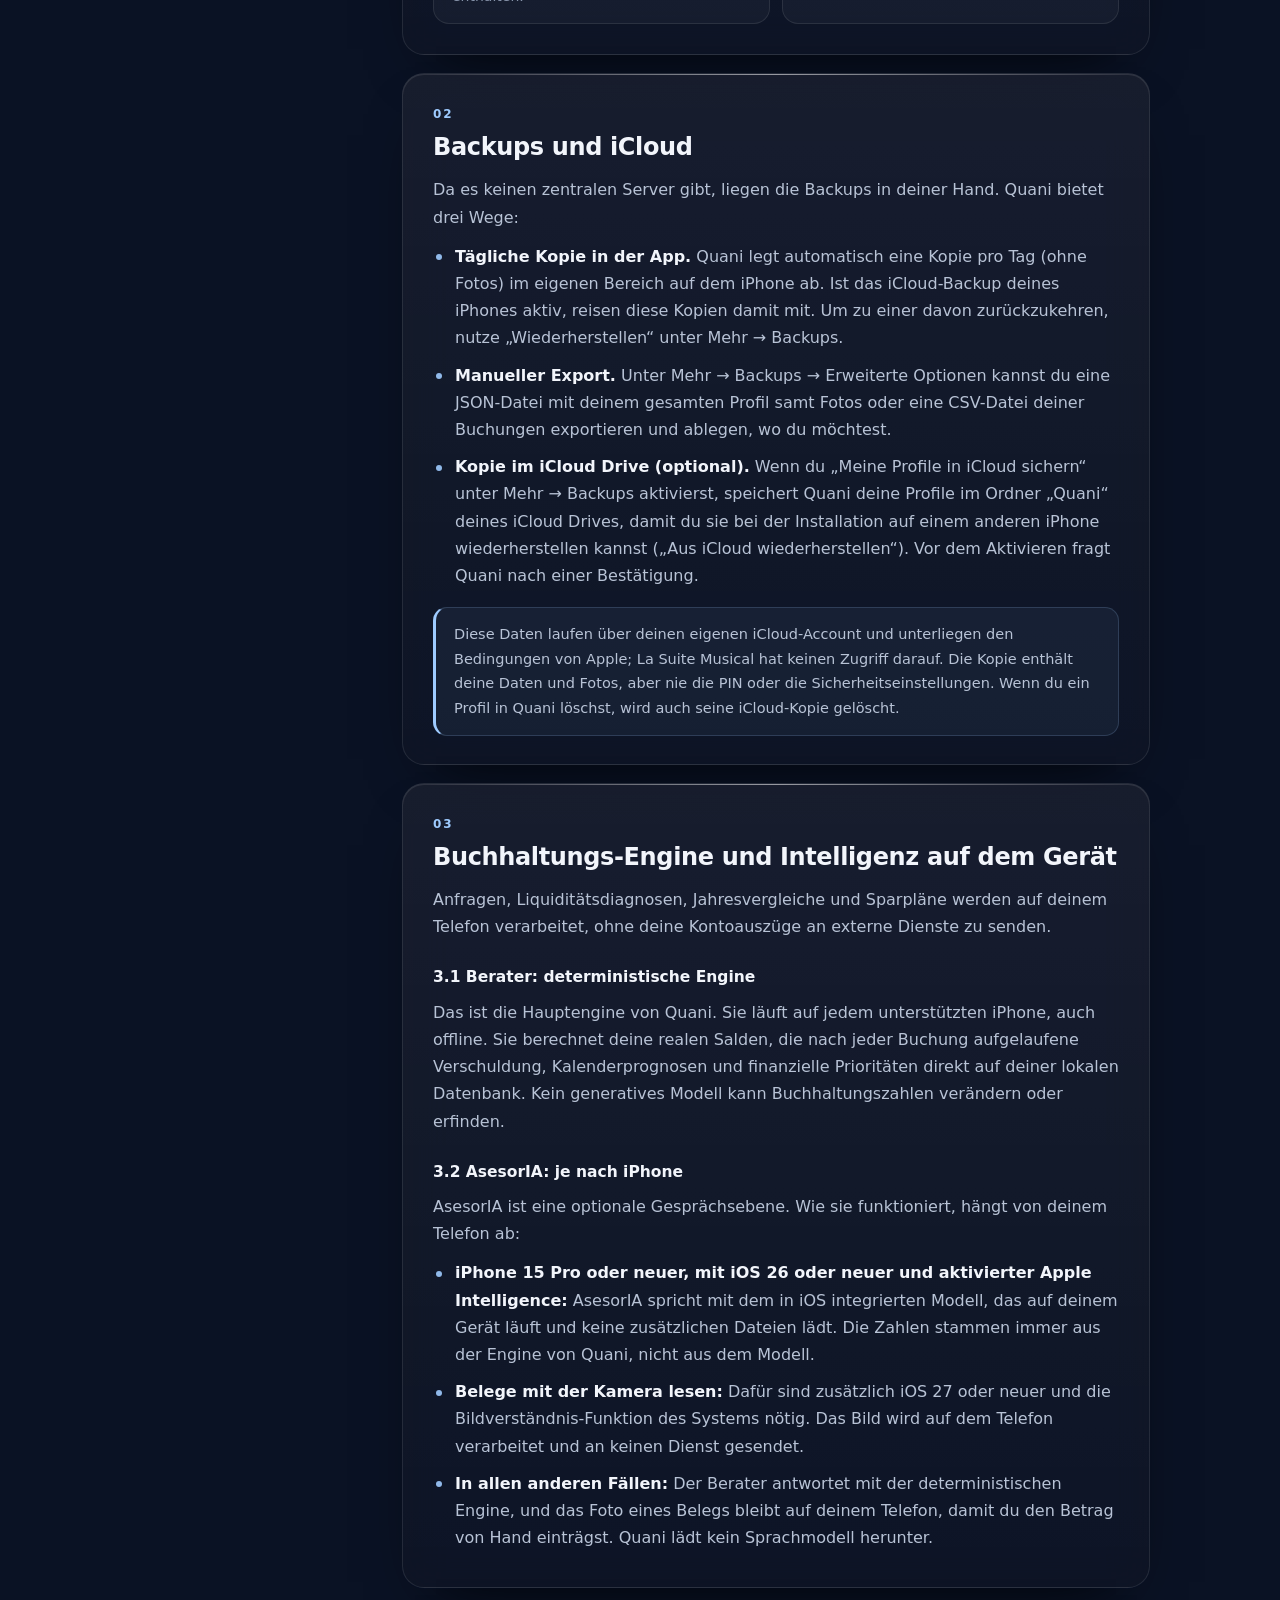
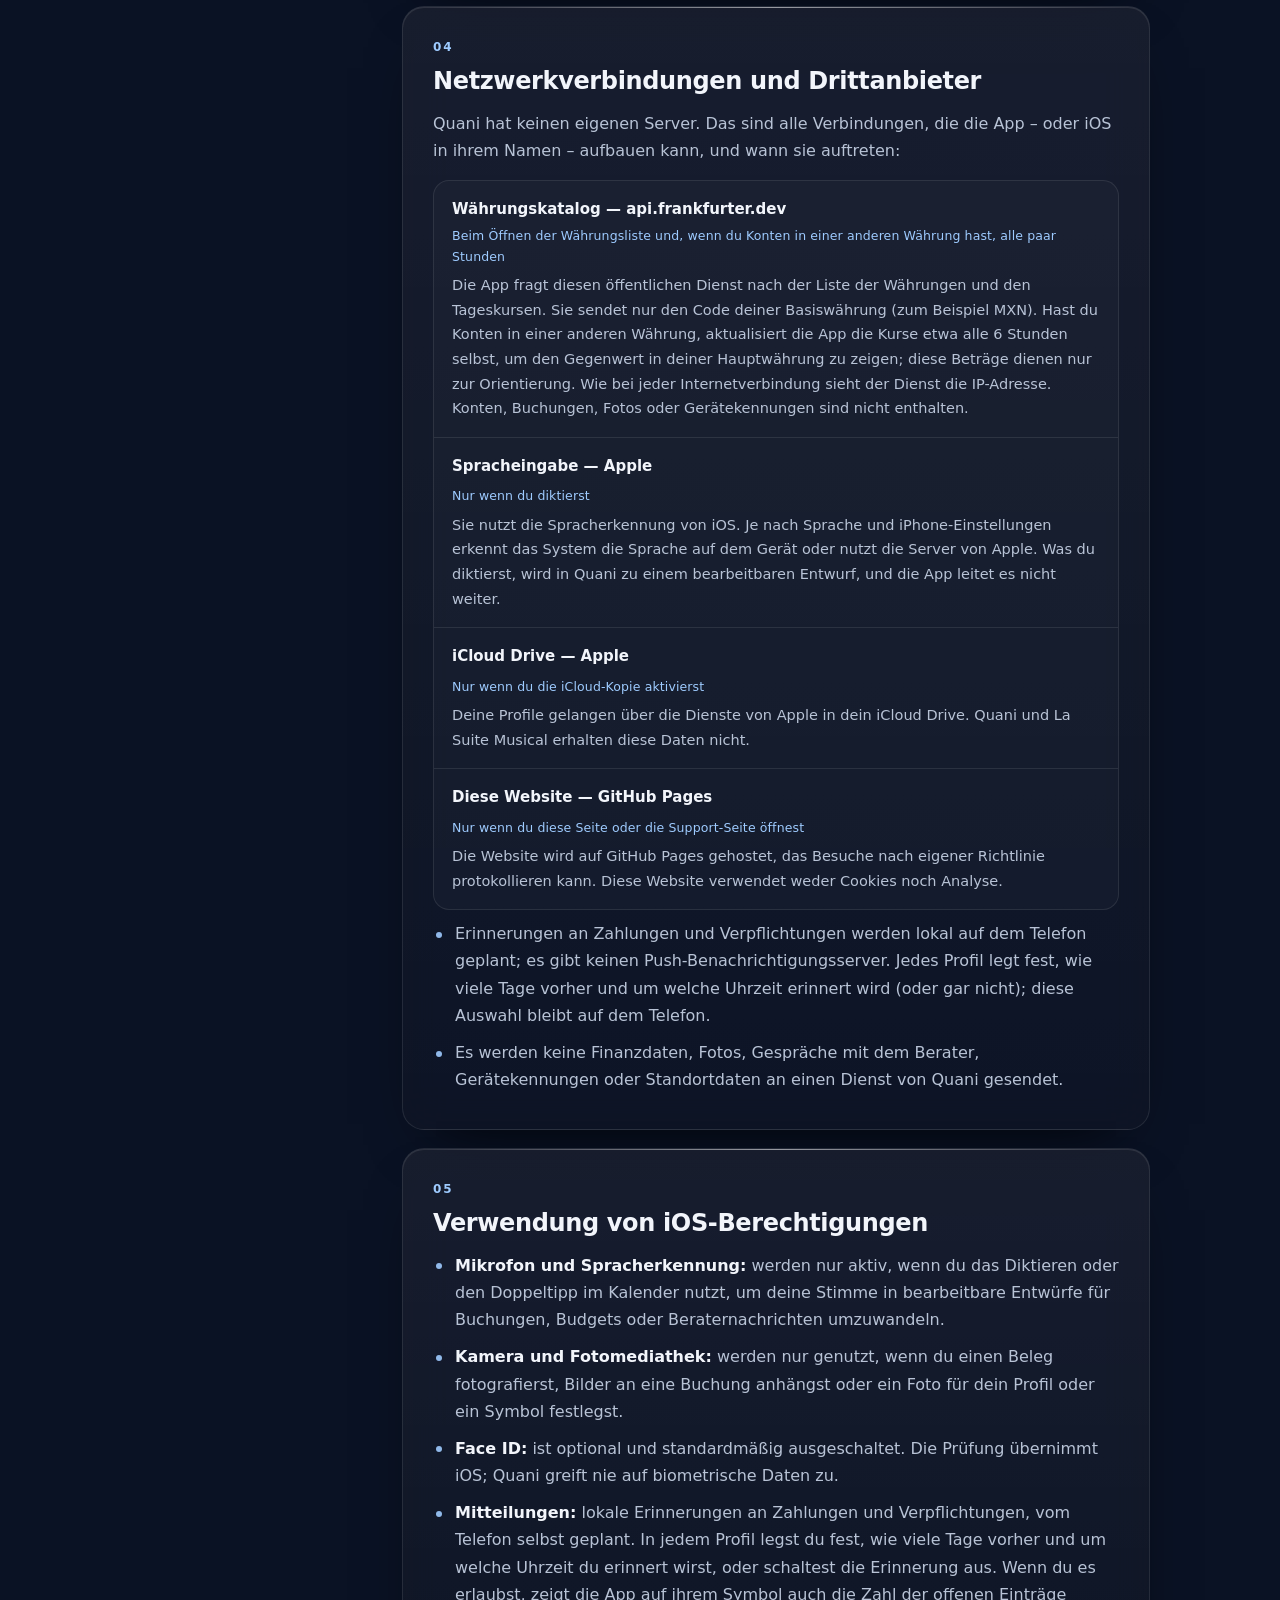
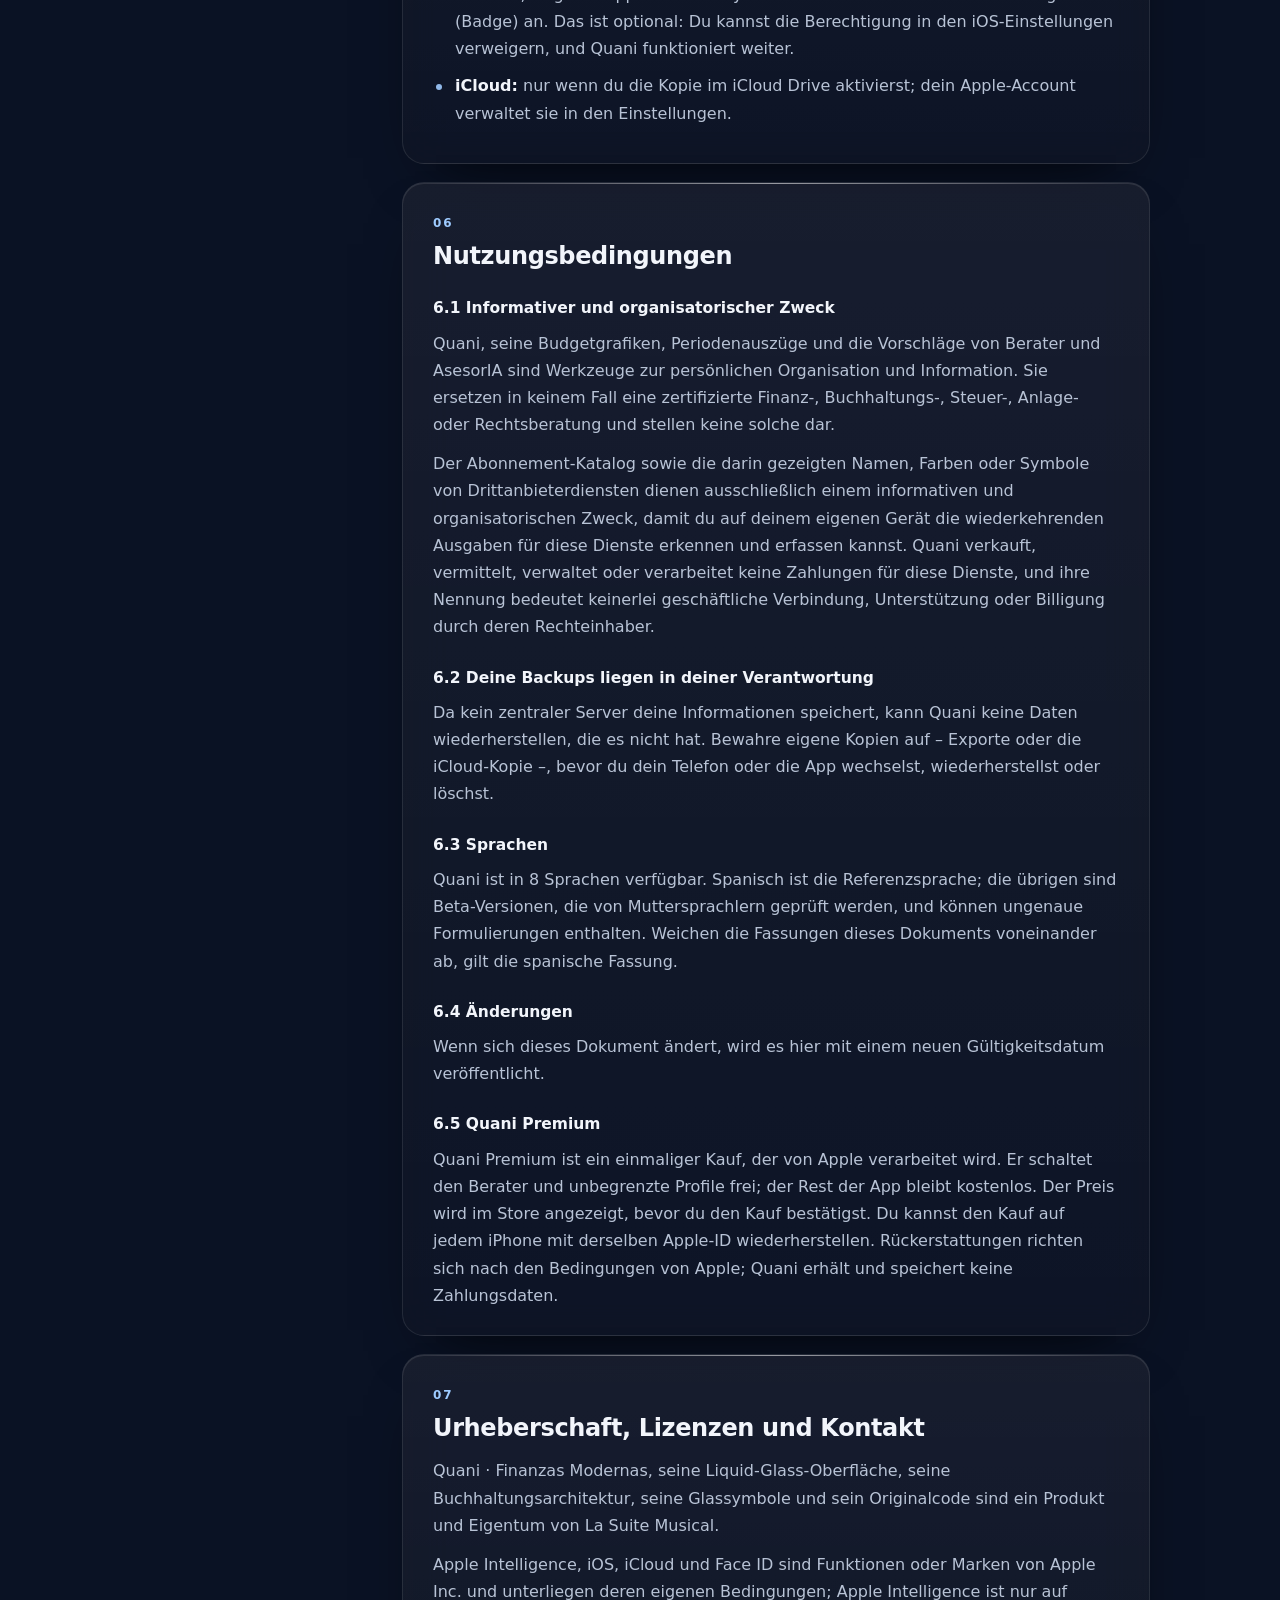
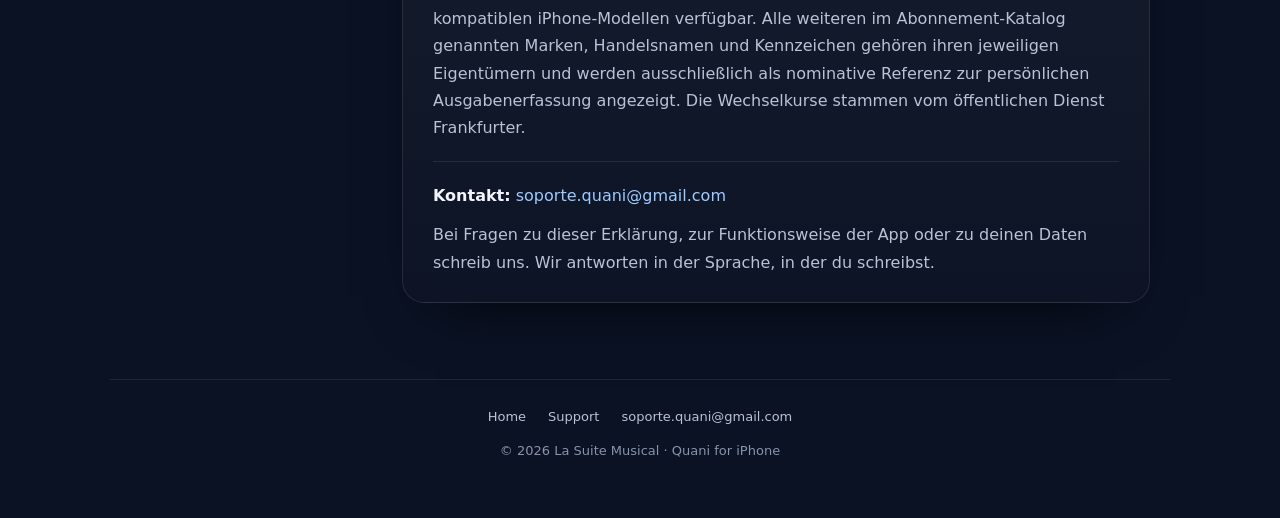
==== commit 1f24bbaf: "Actualiza privacidad y términos: Quani Premium" ====
--- a/privacidad-y-terminos.de.html
+++ b/privacidad-y-terminos.de.html
@@ -36,7 +36,7 @@
 <div class="hero">
 <h1>Datenschutz und Nutzungsbedingungen</h1>
 <p class="lead">Deine Finanzen leben auf deinem iPhone. Diese Seite erklärt klar, was Quani speichert, was es nie erhebt und welche Verbindungen es gibt.</p>
-<p class="meta"><span>Gültig ab: 29. Oktober 2026</span><span>iPhone · iOS 17 oder neuer</span></p>
+<p class="meta"><span>Gültig ab: 9. November 2026</span><span>iPhone · iOS 17 oder neuer</span></p>
 </div>
 <nav class="lang" aria-label="Sprache"><a href="privacidad-y-terminos.html" hreflang="es" lang="es">Español</a><a href="privacidad-y-terminos.en.html" hreflang="en" lang="en">English</a><a href="privacidad-y-terminos.pt.html" hreflang="pt" lang="pt">Português</a><a href="privacidad-y-terminos.fr.html" hreflang="fr" lang="fr">Français</a><a href="privacidad-y-terminos.de.html" hreflang="de" lang="de" aria-current="page">Deutsch</a><a href="privacidad-y-terminos.it.html" hreflang="it" lang="it">Italiano</a><a href="privacidad-y-terminos.zh.html" hreflang="zh" lang="zh-Hans">中文</a><a href="privacidad-y-terminos.ja.html" hreflang="ja" lang="ja">日本語</a></nav>
 <div class="summary"><div class="tile"><svg viewBox="0 0 24 24" aria-hidden="true"><rect x="7" y="2.5" width="10" height="19" rx="2.6"/><path d="M10.5 18.5h3"/></svg><h2>Deine Daten bleiben auf deinem iPhone</h2><p>Konten, Buchungen, Budgets und Fotos liegen in einer Datenbank im Telefon, je eine pro Profil.</p></div><div class="tile"><svg viewBox="0 0 24 24" aria-hidden="true"><circle cx="12" cy="8.5" r="3.6"/><path d="M5 20c.6-3.6 3.4-5.6 7-5.6s6.4 2 7 5.6"/><path d="M4 4l16 16"/></svg><h2>Keine E-Mail, kein Passwort</h2><p>Quani fragt keine E-Mail-Adresse ab und legt keine Benutzerkonten an. Der Name deines Profils existiert nur auf deinem Gerät.</p></div><div class="tile"><svg viewBox="0 0 24 24" aria-hidden="true"><path d="M12 3l7.5 3v5.6c0 4.4-3 8-7.5 9.4-4.5-1.4-7.5-5-7.5-9.4V6z"/><path d="M8.8 12.2l2.2 2.2 4.2-4.4"/></svg><h2>Kein Tracking</h2><p>Keine Analyse, keine Werbung, keine Nutzungsprofile. Quani erhält deine Finanzdaten nicht.</p></div><div class="tile"><svg viewBox="0 0 24 24" aria-hidden="true"><path d="M7 18.5a4.5 4.5 0 01-.6-8.96A6 6 0 0117.9 8.9 4.8 4.8 0 0117 18.5z"/></svg><h2>Du entscheidest über Backups</h2><p>Exportiere jederzeit eine Datei oder aktiviere, wenn du möchtest, die Kopie in deinem eigenen iCloud Drive.</p></div></div>
@@ -44,11 +44,11 @@
 <nav class="toc" aria-label="Inhalt"><h2>Inhalt</h2><ol><li><a href="#privacidad">Datenschutzerklärung</a></li><li><a href="#copias">Backups und iCloud</a></li><li><a href="#ia">Buchhaltungs-Engine und Intelligenz auf dem Gerät</a></li><li><a href="#red">Netzwerkverbindungen und Drittanbieter</a></li><li><a href="#permisos">Verwendung von iOS-Berechtigungen</a></li><li><a href="#terminos">Nutzungsbedingungen</a></li><li><a href="#contacto">Urheberschaft, Lizenzen und Kontakt</a></li></ol></nav>
 <div class="stack">
 <section class="card" id="privacidad"><span class="num">01</span><h2>Datenschutzerklärung: Deine Finanzen leben auf deinem iPhone</h2><p>Quani folgt einem strengen Grundsatz: Dein Vermögen, deine Konten und deine finanziellen Gewohnheiten gehören dir allein. Quani hat keine eigenen Server, verlangt weder E-Mail noch Passwort und enthält keine Werbe-Tracker.</p><p>Quani ist für den Offline-Betrieb gebaut: Die Buchhaltungs-Engine, der Berater, die Budgets und alle Berechnungen laufen auf dem Gerät. Die wenigen Fälle, in denen die App oder iOS einen Dienst kontaktiert, sind in Abschnitt 4 einzeln beschrieben – keiner davon sendet deine Konten, Buchungen oder Budgets an Quani.</p><div class="facts"><div class="fact"><b>Lokale Datenbank pro Profil</b><span>Deine Konten (Debit, Kredit, Vermögen und Verbindlichkeiten), Buchungen, Salden, Budgets, Ordner, Abonnements und angehängten Fotos liegen in einer SQLite-Datenbank im Telefon, getrennt für jedes Profil.</span></div><div class="fact"><b>Ein Profilname, mehr nicht</b><span>Beim ersten Öffnen von Quani kannst du einen Namen für dein Profil eingeben. Er ist nur eine lokale Bezeichnung: Er legt kein Konto an und wird an keinen Server gesendet. Ein anderer Name erstellt ein neues, unabhängiges Profil.</span></div><div class="fact"><b>PIN im Schlüsselbund</b><span>Die PIN jedes Profils wird verschlüsselt im nativen iOS-Schlüsselbund (Keychain) aufbewahrt und ist nie in Backups enthalten.</span></div><div class="fact"><b>Keine Analyse</b><span>Quani enthält kein Analyse-SDK, erstellt keine Werbeprofile und misst nicht, wie du die App nutzt.</span></div></div></section>
-<section class="card" id="copias"><span class="num">02</span><h2>Backups und iCloud</h2><p>Da es keinen zentralen Server gibt, liegen die Backups in deiner Hand. Quani bietet drei Wege:</p><ul><li><strong>Tägliche Kopie in der App.</strong> Quani legt automatisch eine Kopie pro Tag (ohne Fotos) im eigenen Bereich auf dem iPhone ab. Ist das iCloud-Backup deines iPhones aktiv, reisen diese Kopien damit mit.</li><li><strong>Manueller Export.</strong> Unter Mehr → Backup kannst du eine JSON-Datei mit deinem gesamten Profil samt Fotos oder eine CSV-Datei deiner Buchungen exportieren und ablegen, wo du möchtest.</li><li><strong>Kopie im iCloud Drive (optional).</strong> Wenn du „Meine Profile in iCloud sichern“ unter Mehr → Profile aktivierst, speichert Quani deine Profile im Ordner „Quani“ deines iCloud Drives, damit du sie bei der Installation auf einem anderen iPhone wiederherstellen kannst („Aus iCloud wiederherstellen“). Vor dem Aktivieren fragt Quani nach einer Bestätigung.</li></ul><div class="note">Diese Daten laufen über deinen eigenen iCloud-Account und unterliegen den Bedingungen von Apple; La Suite Musical hat keinen Zugriff darauf. Die Kopie enthält deine Daten und Fotos, aber nie die PIN oder die Sicherheitseinstellungen. Wenn du ein Profil in Quani löschst, wird auch seine iCloud-Kopie gelöscht.</div></section>
+<section class="card" id="copias"><span class="num">02</span><h2>Backups und iCloud</h2><p>Da es keinen zentralen Server gibt, liegen die Backups in deiner Hand. Quani bietet drei Wege:</p><ul><li><strong>Tägliche Kopie in der App.</strong> Quani legt automatisch eine Kopie pro Tag (ohne Fotos) im eigenen Bereich auf dem iPhone ab. Ist das iCloud-Backup deines iPhones aktiv, reisen diese Kopien damit mit. Um zu einer davon zurückzukehren, nutze „Wiederherstellen“ unter Mehr → Backups.</li><li><strong>Manueller Export.</strong> Unter Mehr → Backups → Erweiterte Optionen kannst du eine JSON-Datei mit deinem gesamten Profil samt Fotos oder eine CSV-Datei deiner Buchungen exportieren und ablegen, wo du möchtest.</li><li><strong>Kopie im iCloud Drive (optional).</strong> Wenn du „Meine Profile in iCloud sichern“ unter Mehr → Backups aktivierst, speichert Quani deine Profile im Ordner „Quani“ deines iCloud Drives, damit du sie bei der Installation auf einem anderen iPhone wiederherstellen kannst („Aus iCloud wiederherstellen“). Vor dem Aktivieren fragt Quani nach einer Bestätigung.</li></ul><div class="note">Diese Daten laufen über deinen eigenen iCloud-Account und unterliegen den Bedingungen von Apple; La Suite Musical hat keinen Zugriff darauf. Die Kopie enthält deine Daten und Fotos, aber nie die PIN oder die Sicherheitseinstellungen. Wenn du ein Profil in Quani löschst, wird auch seine iCloud-Kopie gelöscht.</div></section>
 <section class="card" id="ia"><span class="num">03</span><h2>Buchhaltungs-Engine und Intelligenz auf dem Gerät</h2><p>Anfragen, Liquiditätsdiagnosen, Jahresvergleiche und Sparpläne werden auf deinem Telefon verarbeitet, ohne deine Kontoauszüge an externe Dienste zu senden.</p><h3>3.1 Berater: deterministische Engine</h3><p>Das ist die Hauptengine von Quani. Sie läuft auf jedem unterstützten iPhone, auch offline. Sie berechnet deine realen Salden, die nach jeder Buchung aufgelaufene Verschuldung, Kalenderprognosen und finanzielle Prioritäten direkt auf deiner lokalen Datenbank. Kein generatives Modell kann Buchhaltungszahlen verändern oder erfinden.</p><h3>3.2 AsesorIA: je nach iPhone</h3><p>AsesorIA ist eine optionale Gesprächsebene. Wie sie funktioniert, hängt von deinem Telefon ab:</p><ul><li><strong>iPhone 15 Pro oder neuer, mit iOS 26 oder neuer und aktivierter Apple Intelligence:</strong> AsesorIA spricht mit dem in iOS integrierten Modell, das auf deinem Gerät läuft und keine zusätzlichen Dateien lädt. Die Zahlen stammen immer aus der Engine von Quani, nicht aus dem Modell.</li><li><strong>Belege mit der Kamera lesen:</strong> Dafür sind zusätzlich iOS 27 oder neuer und die Bildverständnis-Funktion des Systems nötig. Das Bild wird auf dem Telefon verarbeitet und an keinen Dienst gesendet.</li><li><strong>In allen anderen Fällen:</strong> Der Berater antwortet mit der deterministischen Engine, und das Foto eines Belegs bleibt auf deinem Telefon, damit du den Betrag von Hand einträgst. Quani lädt kein Sprachmodell herunter.</li></ul></section>
-<section class="card" id="red"><span class="num">04</span><h2>Netzwerkverbindungen und Drittanbieter</h2><p>Quani hat keinen eigenen Server. Das sind alle Verbindungen, die die App – oder iOS in ihrem Namen – aufbauen kann, und wann sie auftreten:</p><div class="rows"><div class="row"><h3>Währungskatalog — api.frankfurter.dev</h3><span class="when">Nur wenn du die Währungsliste öffnest</span><p>Die App fragt diesen öffentlichen Dienst nach der Liste der Währungen und den Tageskursen. Sie sendet nur den Code deiner Basiswährung (zum Beispiel MXN); wie bei jeder Internetverbindung sieht der Dienst die IP-Adresse. Konten, Buchungen, Fotos oder Gerätekennungen sind nicht enthalten.</p></div><div class="row"><h3>Spracheingabe — Apple</h3><span class="when">Nur wenn du diktierst</span><p>Sie nutzt die Spracherkennung von iOS. Je nach Sprache und iPhone-Einstellungen erkennt das System die Sprache auf dem Gerät oder nutzt die Server von Apple. Was du diktierst, wird in Quani zu einem bearbeitbaren Entwurf, und die App leitet es nicht weiter.</p></div><div class="row"><h3>iCloud Drive — Apple</h3><span class="when">Nur wenn du die iCloud-Kopie aktivierst</span><p>Deine Profile gelangen über die Dienste von Apple in dein iCloud Drive. Quani und La Suite Musical erhalten diese Daten nicht.</p></div><div class="row"><h3>Diese Website — GitHub Pages</h3><span class="when">Nur wenn du diese Seite oder die Support-Seite öffnest</span><p>Die Website wird auf GitHub Pages gehostet, das Besuche nach eigener Richtlinie protokollieren kann. Diese Website verwendet weder Cookies noch Analyse.</p></div></div><ul><li>Erinnerungen an Zahlungen und Verpflichtungen werden lokal auf dem Telefon geplant; es gibt keinen Push-Benachrichtigungsserver. Jedes Profil legt fest, wie viele Tage vorher und um welche Uhrzeit erinnert wird (oder gar nicht); diese Auswahl bleibt auf dem Telefon.</li><li>Es werden keine Finanzdaten, Fotos, Gespräche mit dem Berater, Gerätekennungen oder Standortdaten an einen Dienst von Quani gesendet.</li></ul></section>
+<section class="card" id="red"><span class="num">04</span><h2>Netzwerkverbindungen und Drittanbieter</h2><p>Quani hat keinen eigenen Server. Das sind alle Verbindungen, die die App – oder iOS in ihrem Namen – aufbauen kann, und wann sie auftreten:</p><div class="rows"><div class="row"><h3>Währungskatalog — api.frankfurter.dev</h3><span class="when">Beim Öffnen der Währungsliste und, wenn du Konten in einer anderen Währung hast, alle paar Stunden</span><p>Die App fragt diesen öffentlichen Dienst nach der Liste der Währungen und den Tageskursen. Sie sendet nur den Code deiner Basiswährung (zum Beispiel MXN). Hast du Konten in einer anderen Währung, aktualisiert die App die Kurse etwa alle 6 Stunden selbst, um den Gegenwert in deiner Hauptwährung zu zeigen; diese Beträge dienen nur zur Orientierung. Wie bei jeder Internetverbindung sieht der Dienst die IP-Adresse. Konten, Buchungen, Fotos oder Gerätekennungen sind nicht enthalten.</p></div><div class="row"><h3>Spracheingabe — Apple</h3><span class="when">Nur wenn du diktierst</span><p>Sie nutzt die Spracherkennung von iOS. Je nach Sprache und iPhone-Einstellungen erkennt das System die Sprache auf dem Gerät oder nutzt die Server von Apple. Was du diktierst, wird in Quani zu einem bearbeitbaren Entwurf, und die App leitet es nicht weiter.</p></div><div class="row"><h3>iCloud Drive — Apple</h3><span class="when">Nur wenn du die iCloud-Kopie aktivierst</span><p>Deine Profile gelangen über die Dienste von Apple in dein iCloud Drive. Quani und La Suite Musical erhalten diese Daten nicht.</p></div><div class="row"><h3>Diese Website — GitHub Pages</h3><span class="when">Nur wenn du diese Seite oder die Support-Seite öffnest</span><p>Die Website wird auf GitHub Pages gehostet, das Besuche nach eigener Richtlinie protokollieren kann. Diese Website verwendet weder Cookies noch Analyse.</p></div></div><ul><li>Erinnerungen an Zahlungen und Verpflichtungen werden lokal auf dem Telefon geplant; es gibt keinen Push-Benachrichtigungsserver. Jedes Profil legt fest, wie viele Tage vorher und um welche Uhrzeit erinnert wird (oder gar nicht); diese Auswahl bleibt auf dem Telefon.</li><li>Es werden keine Finanzdaten, Fotos, Gespräche mit dem Berater, Gerätekennungen oder Standortdaten an einen Dienst von Quani gesendet.</li></ul></section>
 <section class="card" id="permisos"><span class="num">05</span><h2>Verwendung von iOS-Berechtigungen</h2><ul><li><strong>Mikrofon und Spracherkennung:</strong> werden nur aktiv, wenn du das Diktieren oder den Doppeltipp im Kalender nutzt, um deine Stimme in bearbeitbare Entwürfe für Buchungen, Budgets oder Beraternachrichten umzuwandeln.</li><li><strong>Kamera und Fotomediathek:</strong> werden nur genutzt, wenn du einen Beleg fotografierst, Bilder an eine Buchung anhängst oder ein Foto für dein Profil oder ein Symbol festlegst.</li><li><strong>Face ID:</strong> ist optional und standardmäßig ausgeschaltet. Die Prüfung übernimmt iOS; Quani greift nie auf biometrische Daten zu.</li><li><strong>Mitteilungen:</strong> lokale Erinnerungen an Zahlungen und Verpflichtungen, vom Telefon selbst geplant. In jedem Profil legst du fest, wie viele Tage vorher und um welche Uhrzeit du erinnert wirst, oder schaltest die Erinnerung aus. Wenn du es erlaubst, zeigt die App auf ihrem Symbol auch die Zahl der offenen Einträge (Badge) an. Das ist optional: Du kannst die Berechtigung in den iOS-Einstellungen verweigern, und Quani funktioniert weiter.</li><li><strong>iCloud:</strong> nur wenn du die Kopie im iCloud Drive aktivierst; dein Apple-Account verwaltet sie in den Einstellungen.</li></ul></section>
-<section class="card" id="terminos"><span class="num">06</span><h2>Nutzungsbedingungen</h2><h3>6.1 Informativer und organisatorischer Zweck</h3><p>Quani, seine Budgetgrafiken, Periodenauszüge und die Vorschläge von Berater und AsesorIA sind Werkzeuge zur persönlichen Organisation und Information. Sie ersetzen in keinem Fall eine zertifizierte Finanz-, Buchhaltungs-, Steuer-, Anlage- oder Rechtsberatung und stellen keine solche dar.</p><p>Der Abonnement-Katalog sowie die darin gezeigten Namen, Farben oder Symbole von Drittanbieterdiensten dienen ausschließlich einem informativen und organisatorischen Zweck, damit du auf deinem eigenen Gerät die wiederkehrenden Ausgaben für diese Dienste erkennen und erfassen kannst. Quani verkauft, vermittelt, verwaltet oder verarbeitet keine Zahlungen für diese Dienste, und ihre Nennung bedeutet keinerlei geschäftliche Verbindung, Unterstützung oder Billigung durch deren Rechteinhaber.</p><h3>6.2 Deine Backups liegen in deiner Verantwortung</h3><p>Da kein zentraler Server deine Informationen speichert, kann Quani keine Daten wiederherstellen, die es nicht hat. Bewahre eigene Kopien auf – Exporte oder die iCloud-Kopie –, bevor du dein Telefon oder die App wechselst, wiederherstellst oder löschst.</p><h3>6.3 Sprachen</h3><p>Quani ist in 8 Sprachen verfügbar. Spanisch ist die Referenzsprache; die übrigen sind Beta-Versionen, die von Muttersprachlern geprüft werden, und können ungenaue Formulierungen enthalten. Weichen die Fassungen dieses Dokuments voneinander ab, gilt die spanische Fassung.</p><h3>6.4 Änderungen</h3><p>Wenn sich dieses Dokument ändert, wird es hier mit einem neuen Gültigkeitsdatum veröffentlicht.</p></section>
+<section class="card" id="terminos"><span class="num">06</span><h2>Nutzungsbedingungen</h2><h3>6.1 Informativer und organisatorischer Zweck</h3><p>Quani, seine Budgetgrafiken, Periodenauszüge und die Vorschläge von Berater und AsesorIA sind Werkzeuge zur persönlichen Organisation und Information. Sie ersetzen in keinem Fall eine zertifizierte Finanz-, Buchhaltungs-, Steuer-, Anlage- oder Rechtsberatung und stellen keine solche dar.</p><p>Der Abonnement-Katalog sowie die darin gezeigten Namen, Farben oder Symbole von Drittanbieterdiensten dienen ausschließlich einem informativen und organisatorischen Zweck, damit du auf deinem eigenen Gerät die wiederkehrenden Ausgaben für diese Dienste erkennen und erfassen kannst. Quani verkauft, vermittelt, verwaltet oder verarbeitet keine Zahlungen für diese Dienste, und ihre Nennung bedeutet keinerlei geschäftliche Verbindung, Unterstützung oder Billigung durch deren Rechteinhaber.</p><h3>6.2 Deine Backups liegen in deiner Verantwortung</h3><p>Da kein zentraler Server deine Informationen speichert, kann Quani keine Daten wiederherstellen, die es nicht hat. Bewahre eigene Kopien auf – Exporte oder die iCloud-Kopie –, bevor du dein Telefon oder die App wechselst, wiederherstellst oder löschst.</p><h3>6.3 Sprachen</h3><p>Quani ist in 8 Sprachen verfügbar. Spanisch ist die Referenzsprache; die übrigen sind Beta-Versionen, die von Muttersprachlern geprüft werden, und können ungenaue Formulierungen enthalten. Weichen die Fassungen dieses Dokuments voneinander ab, gilt die spanische Fassung.</p><h3>6.4 Änderungen</h3><p>Wenn sich dieses Dokument ändert, wird es hier mit einem neuen Gültigkeitsdatum veröffentlicht.</p><h3>6.5 Quani Premium</h3><p>Quani Premium ist ein einmaliger Kauf, der von Apple verarbeitet wird. Er schaltet den Berater und unbegrenzte Profile frei; der Rest der App bleibt kostenlos. Der Preis wird im Store angezeigt, bevor du den Kauf bestätigst. Du kannst den Kauf auf jedem iPhone mit derselben Apple-ID wiederherstellen. Rückerstattungen richten sich nach den Bedingungen von Apple; Quani erhält und speichert keine Zahlungsdaten.</p></section>
 <section class="card" id="contacto"><span class="num">07</span><h2>Urheberschaft, Lizenzen und Kontakt</h2><p>Quani · Finanzas Modernas, seine Liquid-Glass-Oberfläche, seine Buchhaltungsarchitektur, seine Glassymbole und sein Originalcode sind ein Produkt und Eigentum von La Suite Musical.</p><p>Apple Intelligence, iOS, iCloud und Face ID sind Funktionen oder Marken von Apple Inc. und unterliegen deren eigenen Bedingungen; Apple Intelligence ist nur auf kompatiblen iPhone-Modellen verfügbar. Alle weiteren im Abonnement-Katalog genannten Marken, Handelsnamen und Kennzeichen gehören ihren jeweiligen Eigentümern und werden ausschließlich als nominative Referenz zur persönlichen Ausgabenerfassung angezeigt. Die Wechselkurse stammen vom öffentlichen Dienst Frankfurter.</p><hr><p><strong>Kontakt:</strong> <a href="mailto:soporte.quani@gmail.com">soporte.quani@gmail.com</a></p><p>Bei Fragen zu dieser Erklärung, zur Funktionsweise der App oder zu deinen Daten schreib uns. Wir antworten in der Sprache, in der du schreibst.</p></section>
 </div>
 </div>
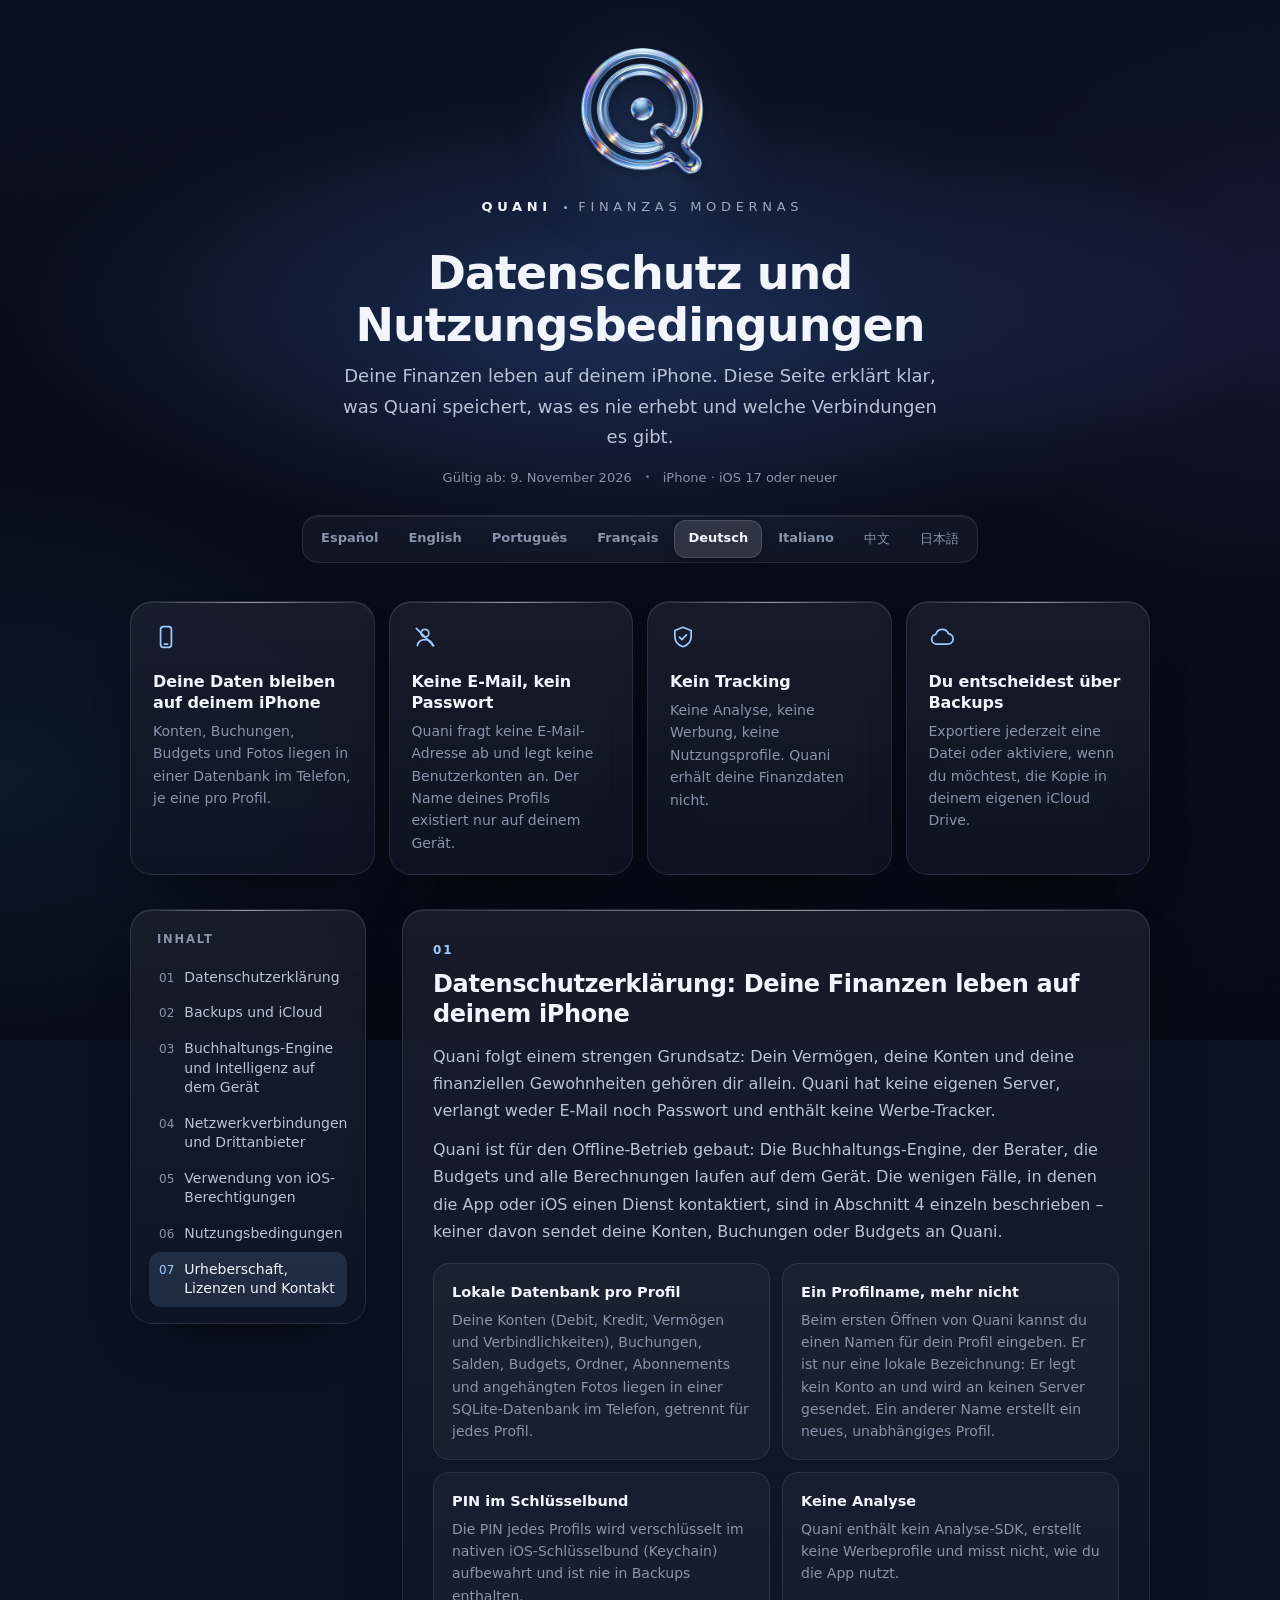
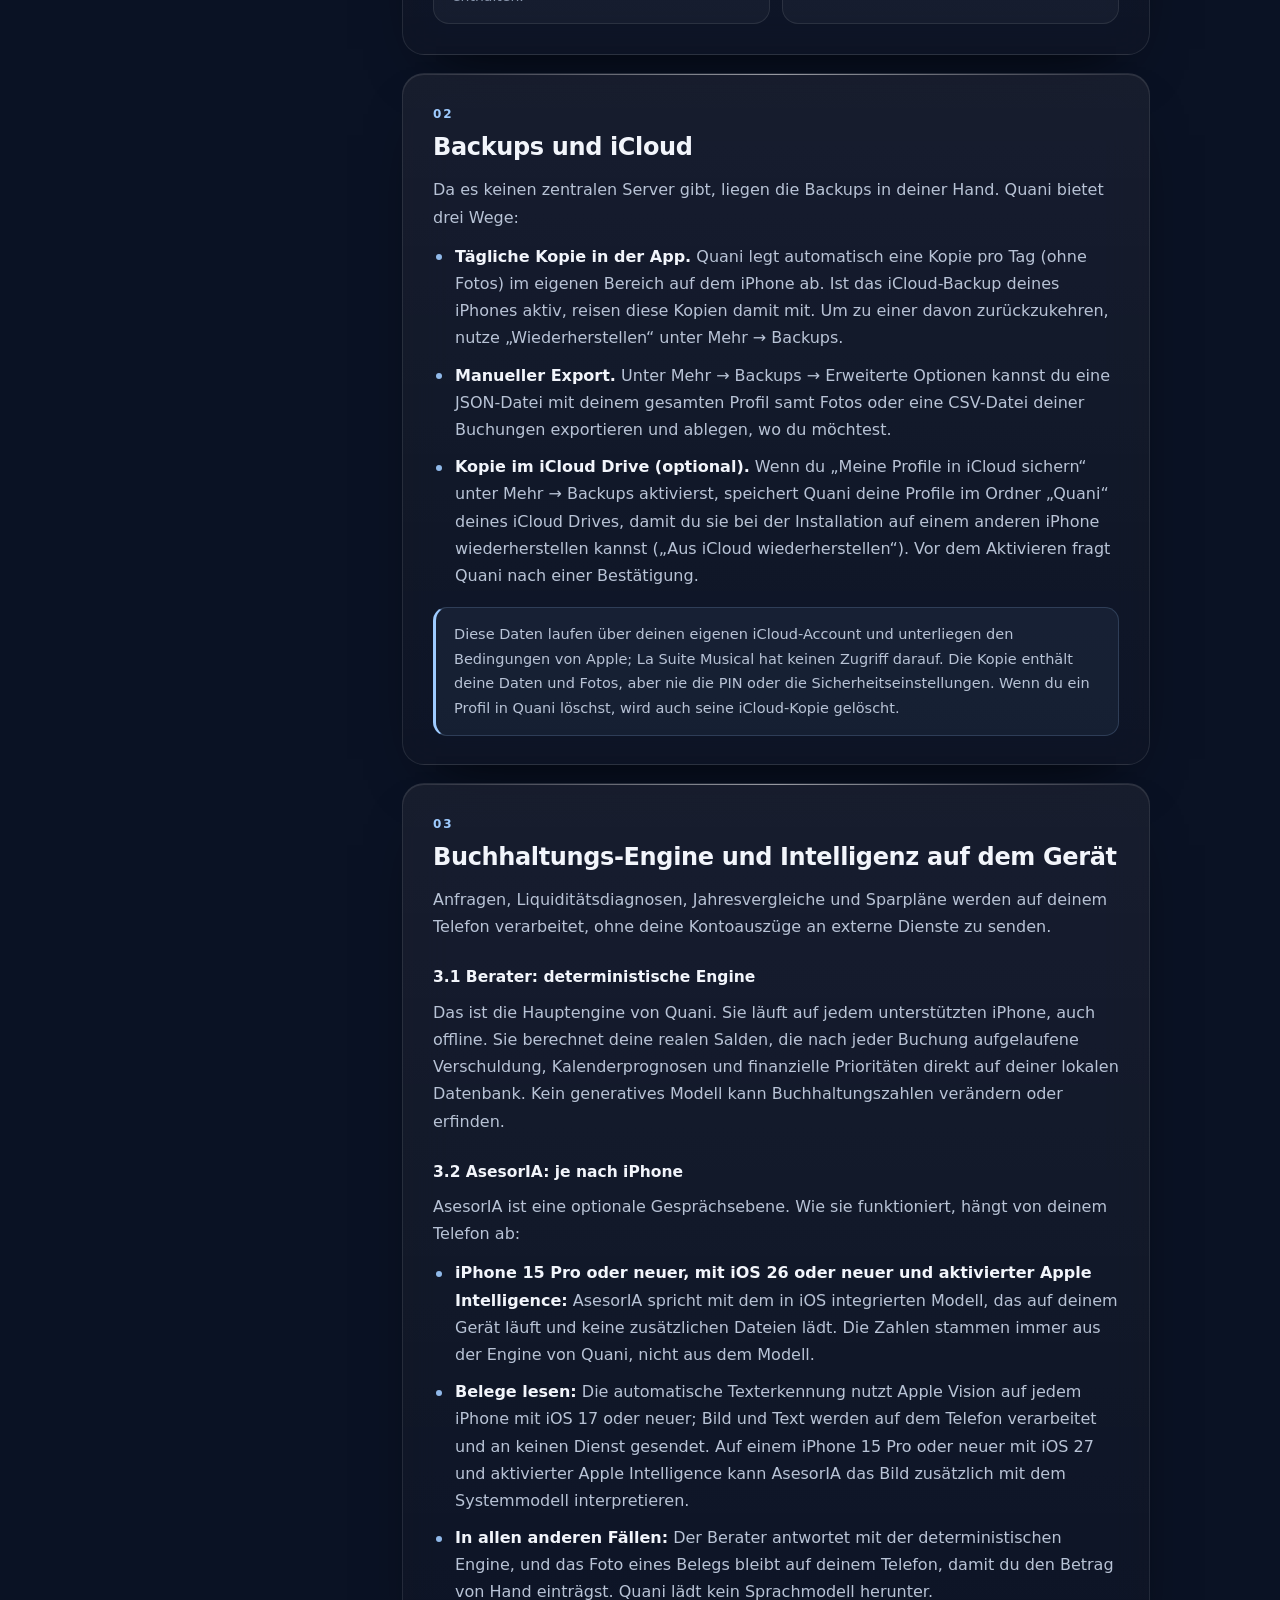
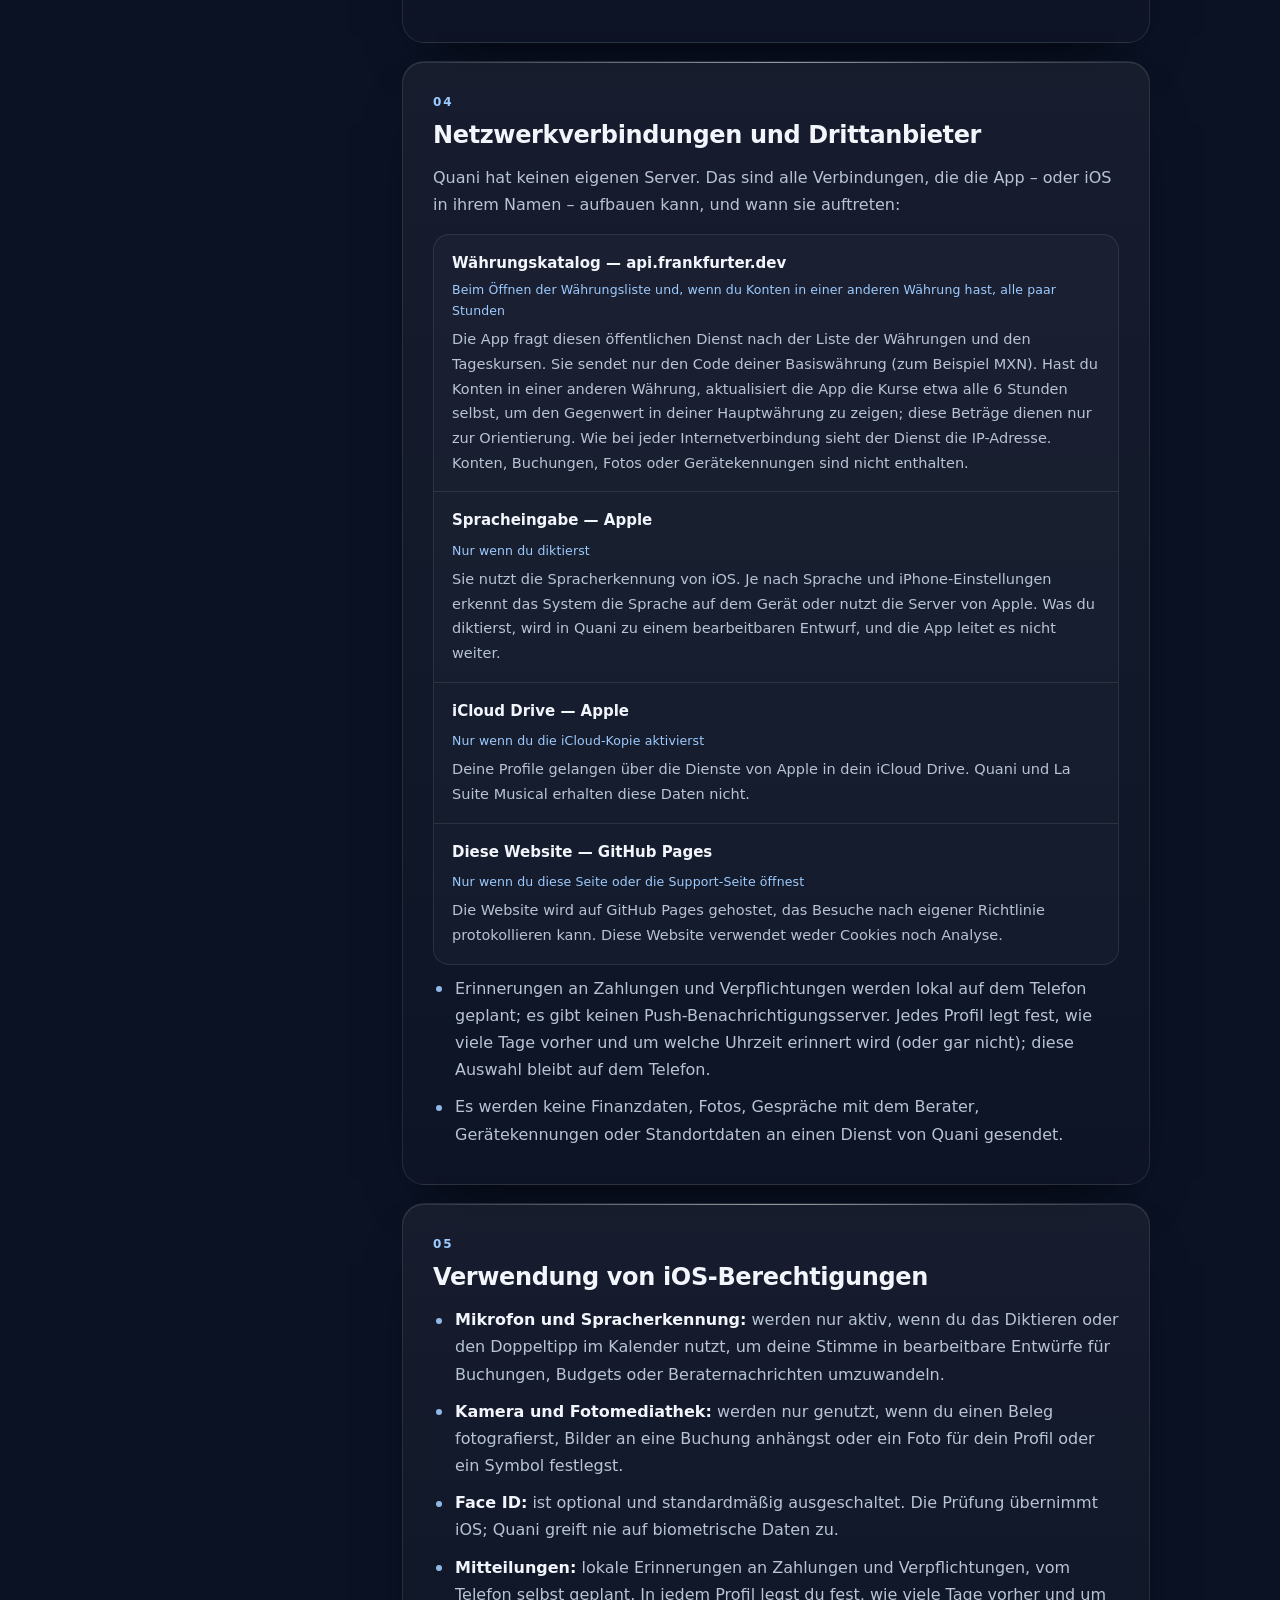
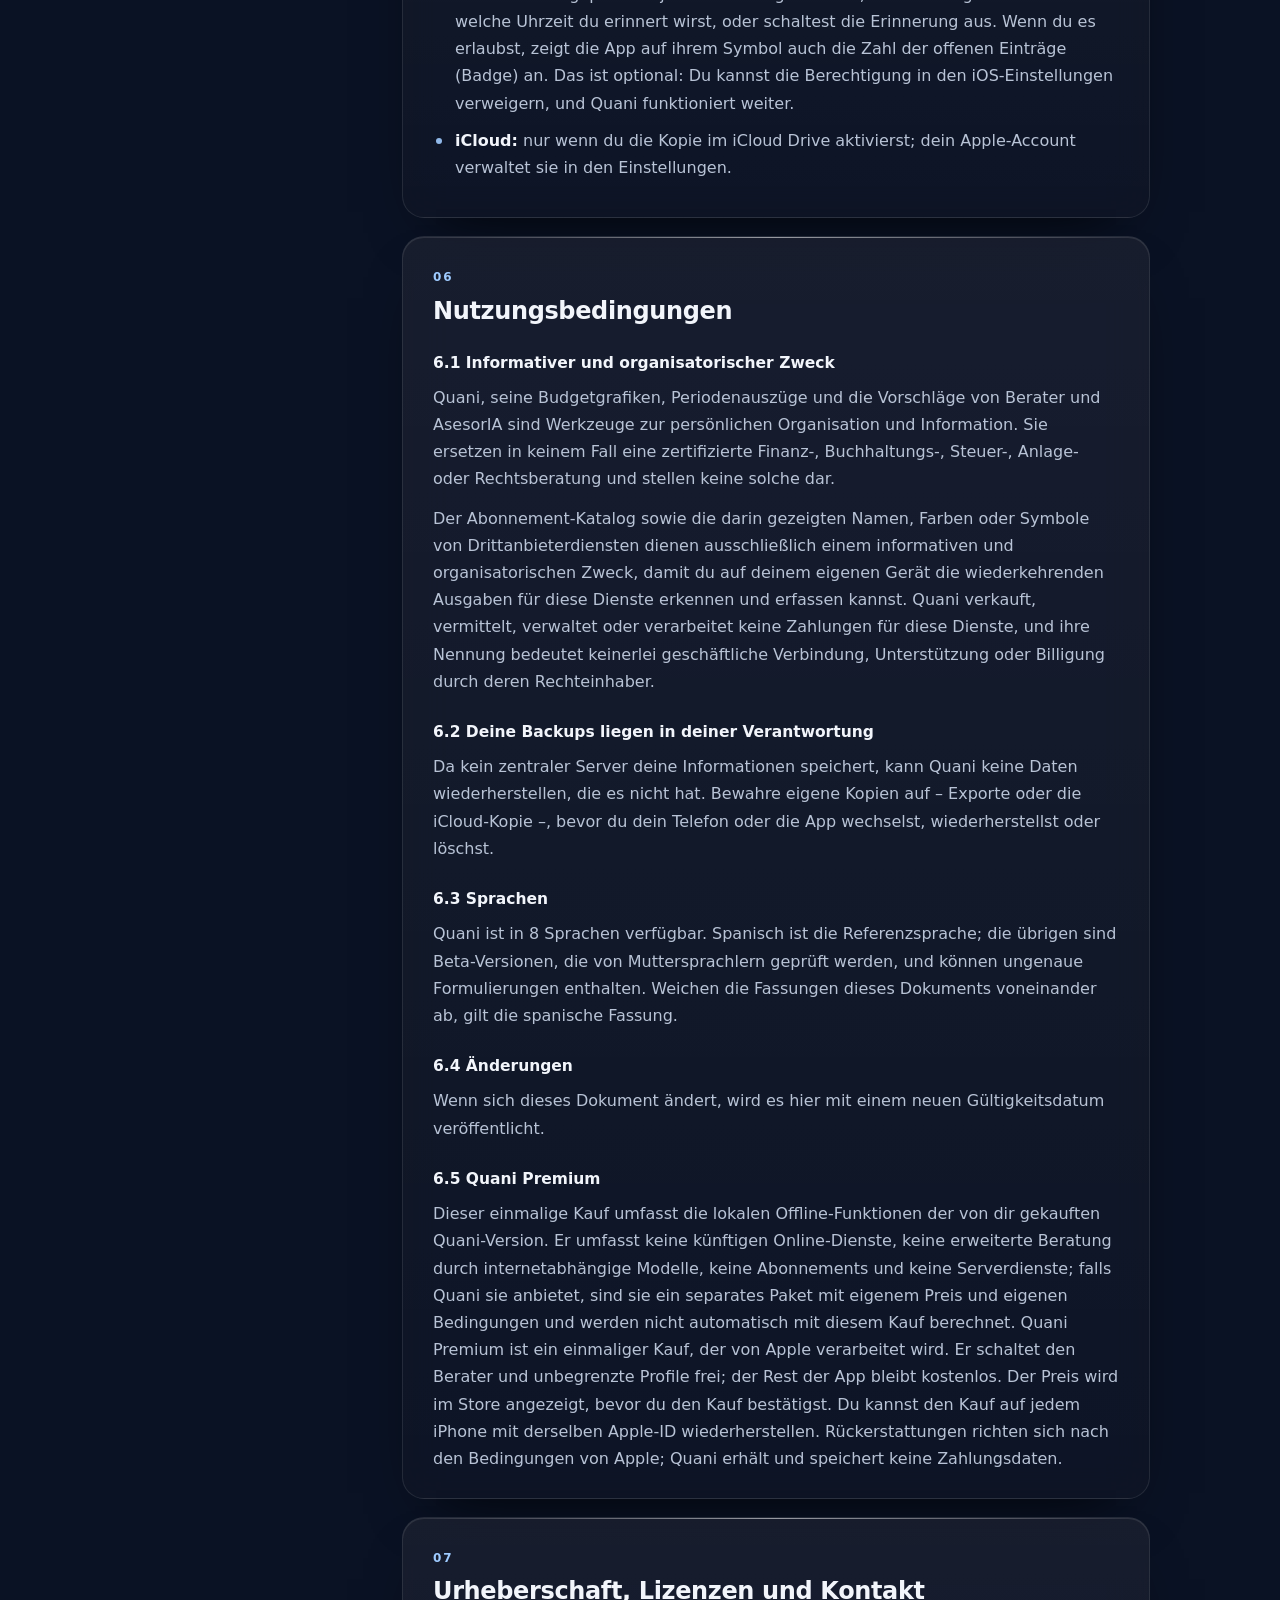
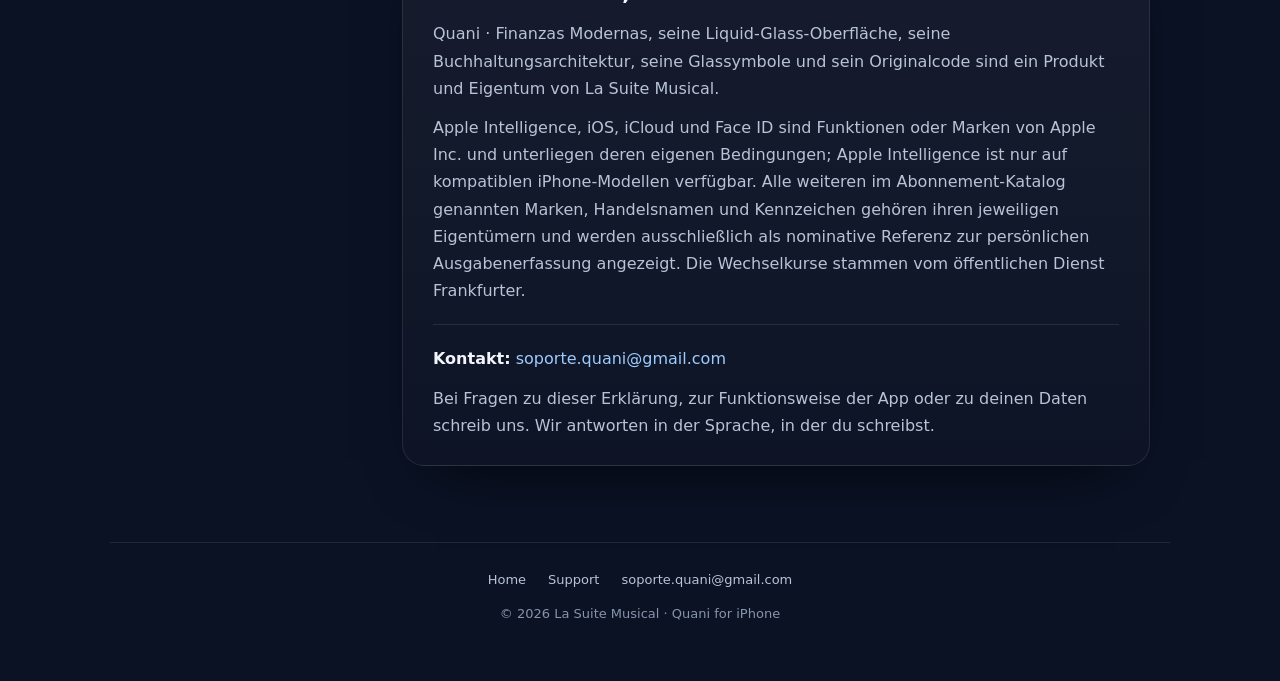
==== commit 21b73bcf: "update" ====
--- a/privacidad-y-terminos.de.html
+++ b/privacidad-y-terminos.de.html
@@ -45,10 +45,10 @@
 <div class="stack">
 <section class="card" id="privacidad"><span class="num">01</span><h2>Datenschutzerklärung: Deine Finanzen leben auf deinem iPhone</h2><p>Quani folgt einem strengen Grundsatz: Dein Vermögen, deine Konten und deine finanziellen Gewohnheiten gehören dir allein. Quani hat keine eigenen Server, verlangt weder E-Mail noch Passwort und enthält keine Werbe-Tracker.</p><p>Quani ist für den Offline-Betrieb gebaut: Die Buchhaltungs-Engine, der Berater, die Budgets und alle Berechnungen laufen auf dem Gerät. Die wenigen Fälle, in denen die App oder iOS einen Dienst kontaktiert, sind in Abschnitt 4 einzeln beschrieben – keiner davon sendet deine Konten, Buchungen oder Budgets an Quani.</p><div class="facts"><div class="fact"><b>Lokale Datenbank pro Profil</b><span>Deine Konten (Debit, Kredit, Vermögen und Verbindlichkeiten), Buchungen, Salden, Budgets, Ordner, Abonnements und angehängten Fotos liegen in einer SQLite-Datenbank im Telefon, getrennt für jedes Profil.</span></div><div class="fact"><b>Ein Profilname, mehr nicht</b><span>Beim ersten Öffnen von Quani kannst du einen Namen für dein Profil eingeben. Er ist nur eine lokale Bezeichnung: Er legt kein Konto an und wird an keinen Server gesendet. Ein anderer Name erstellt ein neues, unabhängiges Profil.</span></div><div class="fact"><b>PIN im Schlüsselbund</b><span>Die PIN jedes Profils wird verschlüsselt im nativen iOS-Schlüsselbund (Keychain) aufbewahrt und ist nie in Backups enthalten.</span></div><div class="fact"><b>Keine Analyse</b><span>Quani enthält kein Analyse-SDK, erstellt keine Werbeprofile und misst nicht, wie du die App nutzt.</span></div></div></section>
 <section class="card" id="copias"><span class="num">02</span><h2>Backups und iCloud</h2><p>Da es keinen zentralen Server gibt, liegen die Backups in deiner Hand. Quani bietet drei Wege:</p><ul><li><strong>Tägliche Kopie in der App.</strong> Quani legt automatisch eine Kopie pro Tag (ohne Fotos) im eigenen Bereich auf dem iPhone ab. Ist das iCloud-Backup deines iPhones aktiv, reisen diese Kopien damit mit. Um zu einer davon zurückzukehren, nutze „Wiederherstellen“ unter Mehr → Backups.</li><li><strong>Manueller Export.</strong> Unter Mehr → Backups → Erweiterte Optionen kannst du eine JSON-Datei mit deinem gesamten Profil samt Fotos oder eine CSV-Datei deiner Buchungen exportieren und ablegen, wo du möchtest.</li><li><strong>Kopie im iCloud Drive (optional).</strong> Wenn du „Meine Profile in iCloud sichern“ unter Mehr → Backups aktivierst, speichert Quani deine Profile im Ordner „Quani“ deines iCloud Drives, damit du sie bei der Installation auf einem anderen iPhone wiederherstellen kannst („Aus iCloud wiederherstellen“). Vor dem Aktivieren fragt Quani nach einer Bestätigung.</li></ul><div class="note">Diese Daten laufen über deinen eigenen iCloud-Account und unterliegen den Bedingungen von Apple; La Suite Musical hat keinen Zugriff darauf. Die Kopie enthält deine Daten und Fotos, aber nie die PIN oder die Sicherheitseinstellungen. Wenn du ein Profil in Quani löschst, wird auch seine iCloud-Kopie gelöscht.</div></section>
-<section class="card" id="ia"><span class="num">03</span><h2>Buchhaltungs-Engine und Intelligenz auf dem Gerät</h2><p>Anfragen, Liquiditätsdiagnosen, Jahresvergleiche und Sparpläne werden auf deinem Telefon verarbeitet, ohne deine Kontoauszüge an externe Dienste zu senden.</p><h3>3.1 Berater: deterministische Engine</h3><p>Das ist die Hauptengine von Quani. Sie läuft auf jedem unterstützten iPhone, auch offline. Sie berechnet deine realen Salden, die nach jeder Buchung aufgelaufene Verschuldung, Kalenderprognosen und finanzielle Prioritäten direkt auf deiner lokalen Datenbank. Kein generatives Modell kann Buchhaltungszahlen verändern oder erfinden.</p><h3>3.2 AsesorIA: je nach iPhone</h3><p>AsesorIA ist eine optionale Gesprächsebene. Wie sie funktioniert, hängt von deinem Telefon ab:</p><ul><li><strong>iPhone 15 Pro oder neuer, mit iOS 26 oder neuer und aktivierter Apple Intelligence:</strong> AsesorIA spricht mit dem in iOS integrierten Modell, das auf deinem Gerät läuft und keine zusätzlichen Dateien lädt. Die Zahlen stammen immer aus der Engine von Quani, nicht aus dem Modell.</li><li><strong>Belege mit der Kamera lesen:</strong> Dafür sind zusätzlich iOS 27 oder neuer und die Bildverständnis-Funktion des Systems nötig. Das Bild wird auf dem Telefon verarbeitet und an keinen Dienst gesendet.</li><li><strong>In allen anderen Fällen:</strong> Der Berater antwortet mit der deterministischen Engine, und das Foto eines Belegs bleibt auf deinem Telefon, damit du den Betrag von Hand einträgst. Quani lädt kein Sprachmodell herunter.</li></ul></section>
+<section class="card" id="ia"><span class="num">03</span><h2>Buchhaltungs-Engine und Intelligenz auf dem Gerät</h2><p>Anfragen, Liquiditätsdiagnosen, Jahresvergleiche und Sparpläne werden auf deinem Telefon verarbeitet, ohne deine Kontoauszüge an externe Dienste zu senden.</p><h3>3.1 Berater: deterministische Engine</h3><p>Das ist die Hauptengine von Quani. Sie läuft auf jedem unterstützten iPhone, auch offline. Sie berechnet deine realen Salden, die nach jeder Buchung aufgelaufene Verschuldung, Kalenderprognosen und finanzielle Prioritäten direkt auf deiner lokalen Datenbank. Kein generatives Modell kann Buchhaltungszahlen verändern oder erfinden.</p><h3>3.2 AsesorIA: je nach iPhone</h3><p>AsesorIA ist eine optionale Gesprächsebene. Wie sie funktioniert, hängt von deinem Telefon ab:</p><ul><li><strong>iPhone 15 Pro oder neuer, mit iOS 26 oder neuer und aktivierter Apple Intelligence:</strong> AsesorIA spricht mit dem in iOS integrierten Modell, das auf deinem Gerät läuft und keine zusätzlichen Dateien lädt. Die Zahlen stammen immer aus der Engine von Quani, nicht aus dem Modell.</li><li><strong>Belege lesen:</strong> Die automatische Texterkennung nutzt Apple Vision auf jedem iPhone mit iOS 17 oder neuer; Bild und Text werden auf dem Telefon verarbeitet und an keinen Dienst gesendet. Auf einem iPhone 15 Pro oder neuer mit iOS 27 und aktivierter Apple Intelligence kann AsesorIA das Bild zusätzlich mit dem Systemmodell interpretieren.</li><li><strong>In allen anderen Fällen:</strong> Der Berater antwortet mit der deterministischen Engine, und das Foto eines Belegs bleibt auf deinem Telefon, damit du den Betrag von Hand einträgst. Quani lädt kein Sprachmodell herunter.</li></ul></section>
 <section class="card" id="red"><span class="num">04</span><h2>Netzwerkverbindungen und Drittanbieter</h2><p>Quani hat keinen eigenen Server. Das sind alle Verbindungen, die die App – oder iOS in ihrem Namen – aufbauen kann, und wann sie auftreten:</p><div class="rows"><div class="row"><h3>Währungskatalog — api.frankfurter.dev</h3><span class="when">Beim Öffnen der Währungsliste und, wenn du Konten in einer anderen Währung hast, alle paar Stunden</span><p>Die App fragt diesen öffentlichen Dienst nach der Liste der Währungen und den Tageskursen. Sie sendet nur den Code deiner Basiswährung (zum Beispiel MXN). Hast du Konten in einer anderen Währung, aktualisiert die App die Kurse etwa alle 6 Stunden selbst, um den Gegenwert in deiner Hauptwährung zu zeigen; diese Beträge dienen nur zur Orientierung. Wie bei jeder Internetverbindung sieht der Dienst die IP-Adresse. Konten, Buchungen, Fotos oder Gerätekennungen sind nicht enthalten.</p></div><div class="row"><h3>Spracheingabe — Apple</h3><span class="when">Nur wenn du diktierst</span><p>Sie nutzt die Spracherkennung von iOS. Je nach Sprache und iPhone-Einstellungen erkennt das System die Sprache auf dem Gerät oder nutzt die Server von Apple. Was du diktierst, wird in Quani zu einem bearbeitbaren Entwurf, und die App leitet es nicht weiter.</p></div><div class="row"><h3>iCloud Drive — Apple</h3><span class="when">Nur wenn du die iCloud-Kopie aktivierst</span><p>Deine Profile gelangen über die Dienste von Apple in dein iCloud Drive. Quani und La Suite Musical erhalten diese Daten nicht.</p></div><div class="row"><h3>Diese Website — GitHub Pages</h3><span class="when">Nur wenn du diese Seite oder die Support-Seite öffnest</span><p>Die Website wird auf GitHub Pages gehostet, das Besuche nach eigener Richtlinie protokollieren kann. Diese Website verwendet weder Cookies noch Analyse.</p></div></div><ul><li>Erinnerungen an Zahlungen und Verpflichtungen werden lokal auf dem Telefon geplant; es gibt keinen Push-Benachrichtigungsserver. Jedes Profil legt fest, wie viele Tage vorher und um welche Uhrzeit erinnert wird (oder gar nicht); diese Auswahl bleibt auf dem Telefon.</li><li>Es werden keine Finanzdaten, Fotos, Gespräche mit dem Berater, Gerätekennungen oder Standortdaten an einen Dienst von Quani gesendet.</li></ul></section>
 <section class="card" id="permisos"><span class="num">05</span><h2>Verwendung von iOS-Berechtigungen</h2><ul><li><strong>Mikrofon und Spracherkennung:</strong> werden nur aktiv, wenn du das Diktieren oder den Doppeltipp im Kalender nutzt, um deine Stimme in bearbeitbare Entwürfe für Buchungen, Budgets oder Beraternachrichten umzuwandeln.</li><li><strong>Kamera und Fotomediathek:</strong> werden nur genutzt, wenn du einen Beleg fotografierst, Bilder an eine Buchung anhängst oder ein Foto für dein Profil oder ein Symbol festlegst.</li><li><strong>Face ID:</strong> ist optional und standardmäßig ausgeschaltet. Die Prüfung übernimmt iOS; Quani greift nie auf biometrische Daten zu.</li><li><strong>Mitteilungen:</strong> lokale Erinnerungen an Zahlungen und Verpflichtungen, vom Telefon selbst geplant. In jedem Profil legst du fest, wie viele Tage vorher und um welche Uhrzeit du erinnert wirst, oder schaltest die Erinnerung aus. Wenn du es erlaubst, zeigt die App auf ihrem Symbol auch die Zahl der offenen Einträge (Badge) an. Das ist optional: Du kannst die Berechtigung in den iOS-Einstellungen verweigern, und Quani funktioniert weiter.</li><li><strong>iCloud:</strong> nur wenn du die Kopie im iCloud Drive aktivierst; dein Apple-Account verwaltet sie in den Einstellungen.</li></ul></section>
-<section class="card" id="terminos"><span class="num">06</span><h2>Nutzungsbedingungen</h2><h3>6.1 Informativer und organisatorischer Zweck</h3><p>Quani, seine Budgetgrafiken, Periodenauszüge und die Vorschläge von Berater und AsesorIA sind Werkzeuge zur persönlichen Organisation und Information. Sie ersetzen in keinem Fall eine zertifizierte Finanz-, Buchhaltungs-, Steuer-, Anlage- oder Rechtsberatung und stellen keine solche dar.</p><p>Der Abonnement-Katalog sowie die darin gezeigten Namen, Farben oder Symbole von Drittanbieterdiensten dienen ausschließlich einem informativen und organisatorischen Zweck, damit du auf deinem eigenen Gerät die wiederkehrenden Ausgaben für diese Dienste erkennen und erfassen kannst. Quani verkauft, vermittelt, verwaltet oder verarbeitet keine Zahlungen für diese Dienste, und ihre Nennung bedeutet keinerlei geschäftliche Verbindung, Unterstützung oder Billigung durch deren Rechteinhaber.</p><h3>6.2 Deine Backups liegen in deiner Verantwortung</h3><p>Da kein zentraler Server deine Informationen speichert, kann Quani keine Daten wiederherstellen, die es nicht hat. Bewahre eigene Kopien auf – Exporte oder die iCloud-Kopie –, bevor du dein Telefon oder die App wechselst, wiederherstellst oder löschst.</p><h3>6.3 Sprachen</h3><p>Quani ist in 8 Sprachen verfügbar. Spanisch ist die Referenzsprache; die übrigen sind Beta-Versionen, die von Muttersprachlern geprüft werden, und können ungenaue Formulierungen enthalten. Weichen die Fassungen dieses Dokuments voneinander ab, gilt die spanische Fassung.</p><h3>6.4 Änderungen</h3><p>Wenn sich dieses Dokument ändert, wird es hier mit einem neuen Gültigkeitsdatum veröffentlicht.</p><h3>6.5 Quani Premium</h3><p>Quani Premium ist ein einmaliger Kauf, der von Apple verarbeitet wird. Er schaltet den Berater und unbegrenzte Profile frei; der Rest der App bleibt kostenlos. Der Preis wird im Store angezeigt, bevor du den Kauf bestätigst. Du kannst den Kauf auf jedem iPhone mit derselben Apple-ID wiederherstellen. Rückerstattungen richten sich nach den Bedingungen von Apple; Quani erhält und speichert keine Zahlungsdaten.</p></section>
+<section class="card" id="terminos"><span class="num">06</span><h2>Nutzungsbedingungen</h2><h3>6.1 Informativer und organisatorischer Zweck</h3><p>Quani, seine Budgetgrafiken, Periodenauszüge und die Vorschläge von Berater und AsesorIA sind Werkzeuge zur persönlichen Organisation und Information. Sie ersetzen in keinem Fall eine zertifizierte Finanz-, Buchhaltungs-, Steuer-, Anlage- oder Rechtsberatung und stellen keine solche dar.</p><p>Der Abonnement-Katalog sowie die darin gezeigten Namen, Farben oder Symbole von Drittanbieterdiensten dienen ausschließlich einem informativen und organisatorischen Zweck, damit du auf deinem eigenen Gerät die wiederkehrenden Ausgaben für diese Dienste erkennen und erfassen kannst. Quani verkauft, vermittelt, verwaltet oder verarbeitet keine Zahlungen für diese Dienste, und ihre Nennung bedeutet keinerlei geschäftliche Verbindung, Unterstützung oder Billigung durch deren Rechteinhaber.</p><h3>6.2 Deine Backups liegen in deiner Verantwortung</h3><p>Da kein zentraler Server deine Informationen speichert, kann Quani keine Daten wiederherstellen, die es nicht hat. Bewahre eigene Kopien auf – Exporte oder die iCloud-Kopie –, bevor du dein Telefon oder die App wechselst, wiederherstellst oder löschst.</p><h3>6.3 Sprachen</h3><p>Quani ist in 8 Sprachen verfügbar. Spanisch ist die Referenzsprache; die übrigen sind Beta-Versionen, die von Muttersprachlern geprüft werden, und können ungenaue Formulierungen enthalten. Weichen die Fassungen dieses Dokuments voneinander ab, gilt die spanische Fassung.</p><h3>6.4 Änderungen</h3><p>Wenn sich dieses Dokument ändert, wird es hier mit einem neuen Gültigkeitsdatum veröffentlicht.</p><h3>6.5 Quani Premium</h3><p>Dieser einmalige Kauf umfasst die lokalen Offline-Funktionen der von dir gekauften Quani-Version. Er umfasst keine künftigen Online-Dienste, keine erweiterte Beratung durch internetabhängige Modelle, keine Abonnements und keine Serverdienste; falls Quani sie anbietet, sind sie ein separates Paket mit eigenem Preis und eigenen Bedingungen und werden nicht automatisch mit diesem Kauf berechnet. Quani Premium ist ein einmaliger Kauf, der von Apple verarbeitet wird. Er schaltet den Berater und unbegrenzte Profile frei; der Rest der App bleibt kostenlos. Der Preis wird im Store angezeigt, bevor du den Kauf bestätigst. Du kannst den Kauf auf jedem iPhone mit derselben Apple-ID wiederherstellen. Rückerstattungen richten sich nach den Bedingungen von Apple; Quani erhält und speichert keine Zahlungsdaten.</p></section>
 <section class="card" id="contacto"><span class="num">07</span><h2>Urheberschaft, Lizenzen und Kontakt</h2><p>Quani · Finanzas Modernas, seine Liquid-Glass-Oberfläche, seine Buchhaltungsarchitektur, seine Glassymbole und sein Originalcode sind ein Produkt und Eigentum von La Suite Musical.</p><p>Apple Intelligence, iOS, iCloud und Face ID sind Funktionen oder Marken von Apple Inc. und unterliegen deren eigenen Bedingungen; Apple Intelligence ist nur auf kompatiblen iPhone-Modellen verfügbar. Alle weiteren im Abonnement-Katalog genannten Marken, Handelsnamen und Kennzeichen gehören ihren jeweiligen Eigentümern und werden ausschließlich als nominative Referenz zur persönlichen Ausgabenerfassung angezeigt. Die Wechselkurse stammen vom öffentlichen Dienst Frankfurter.</p><hr><p><strong>Kontakt:</strong> <a href="mailto:soporte.quani@gmail.com">soporte.quani@gmail.com</a></p><p>Bei Fragen zu dieser Erklärung, zur Funktionsweise der App oder zu deinen Daten schreib uns. Wir antworten in der Sprache, in der du schreibst.</p></section>
 </div>
 </div>
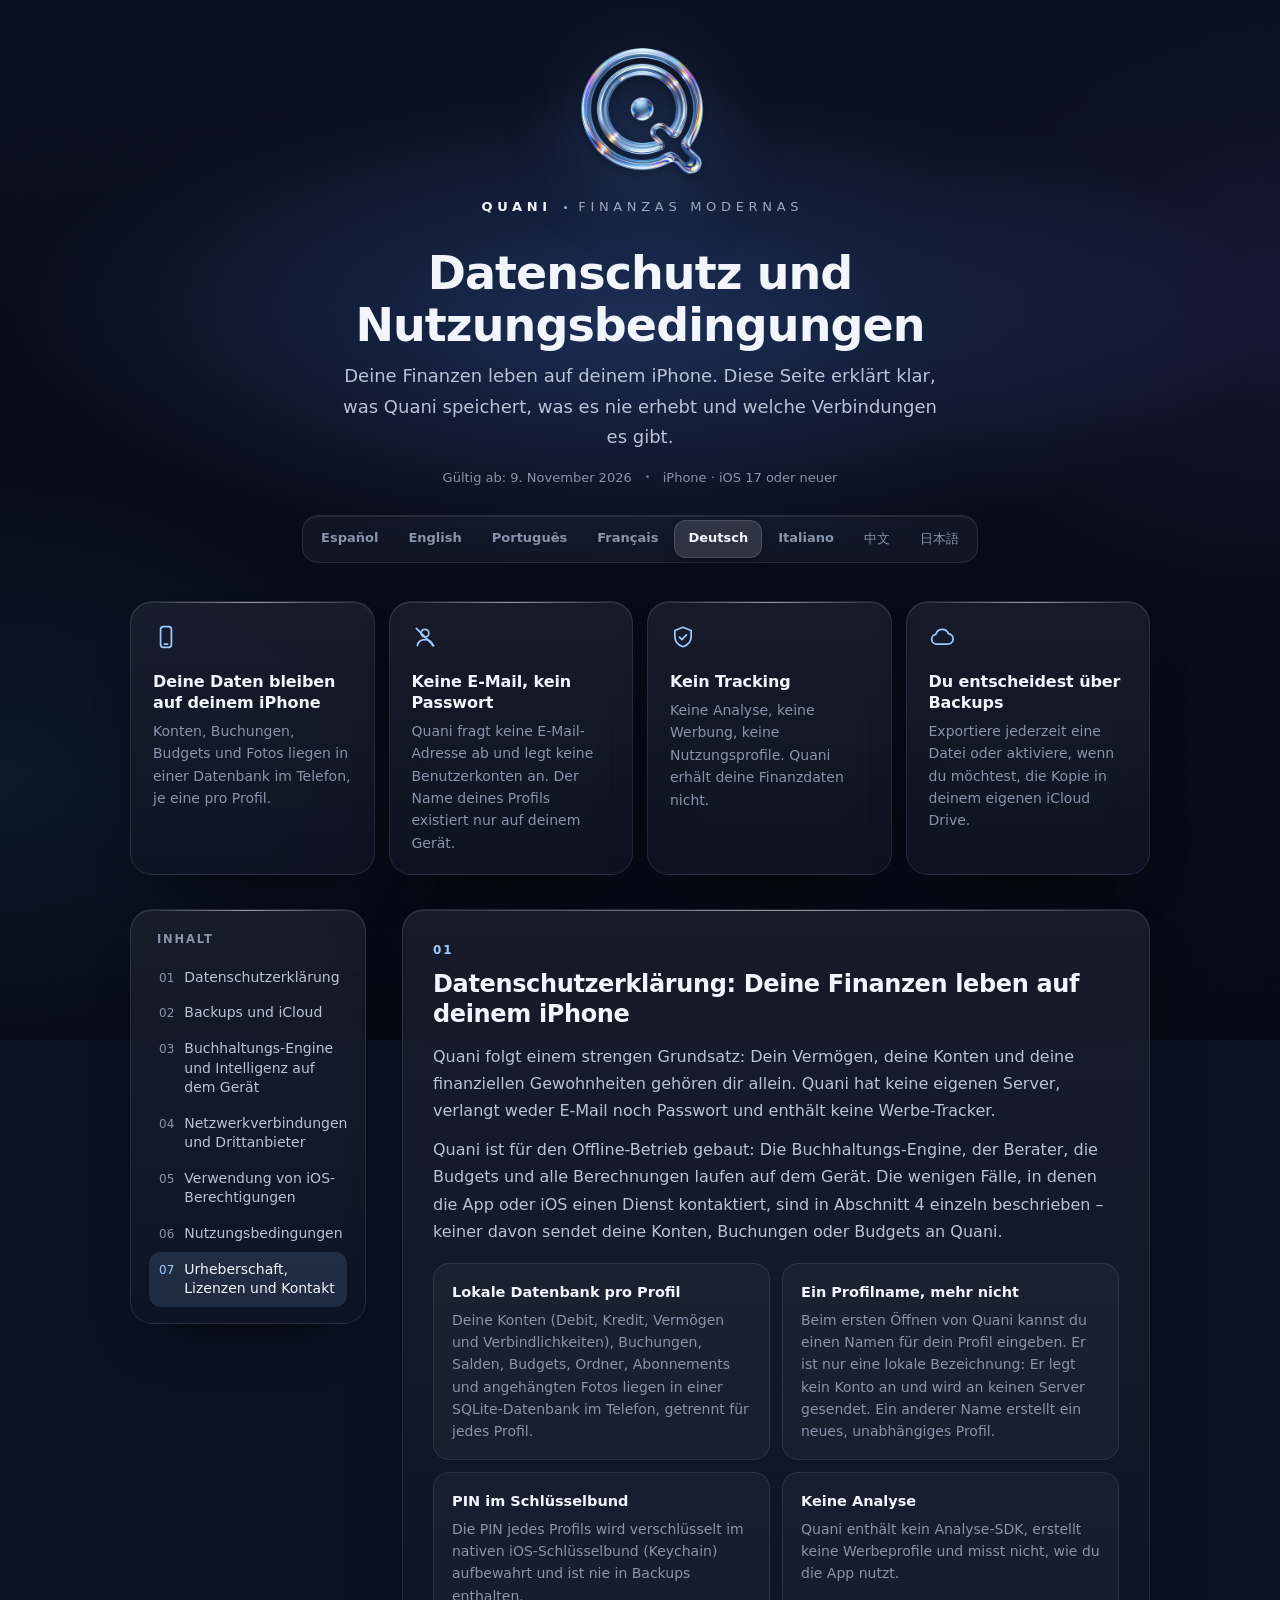
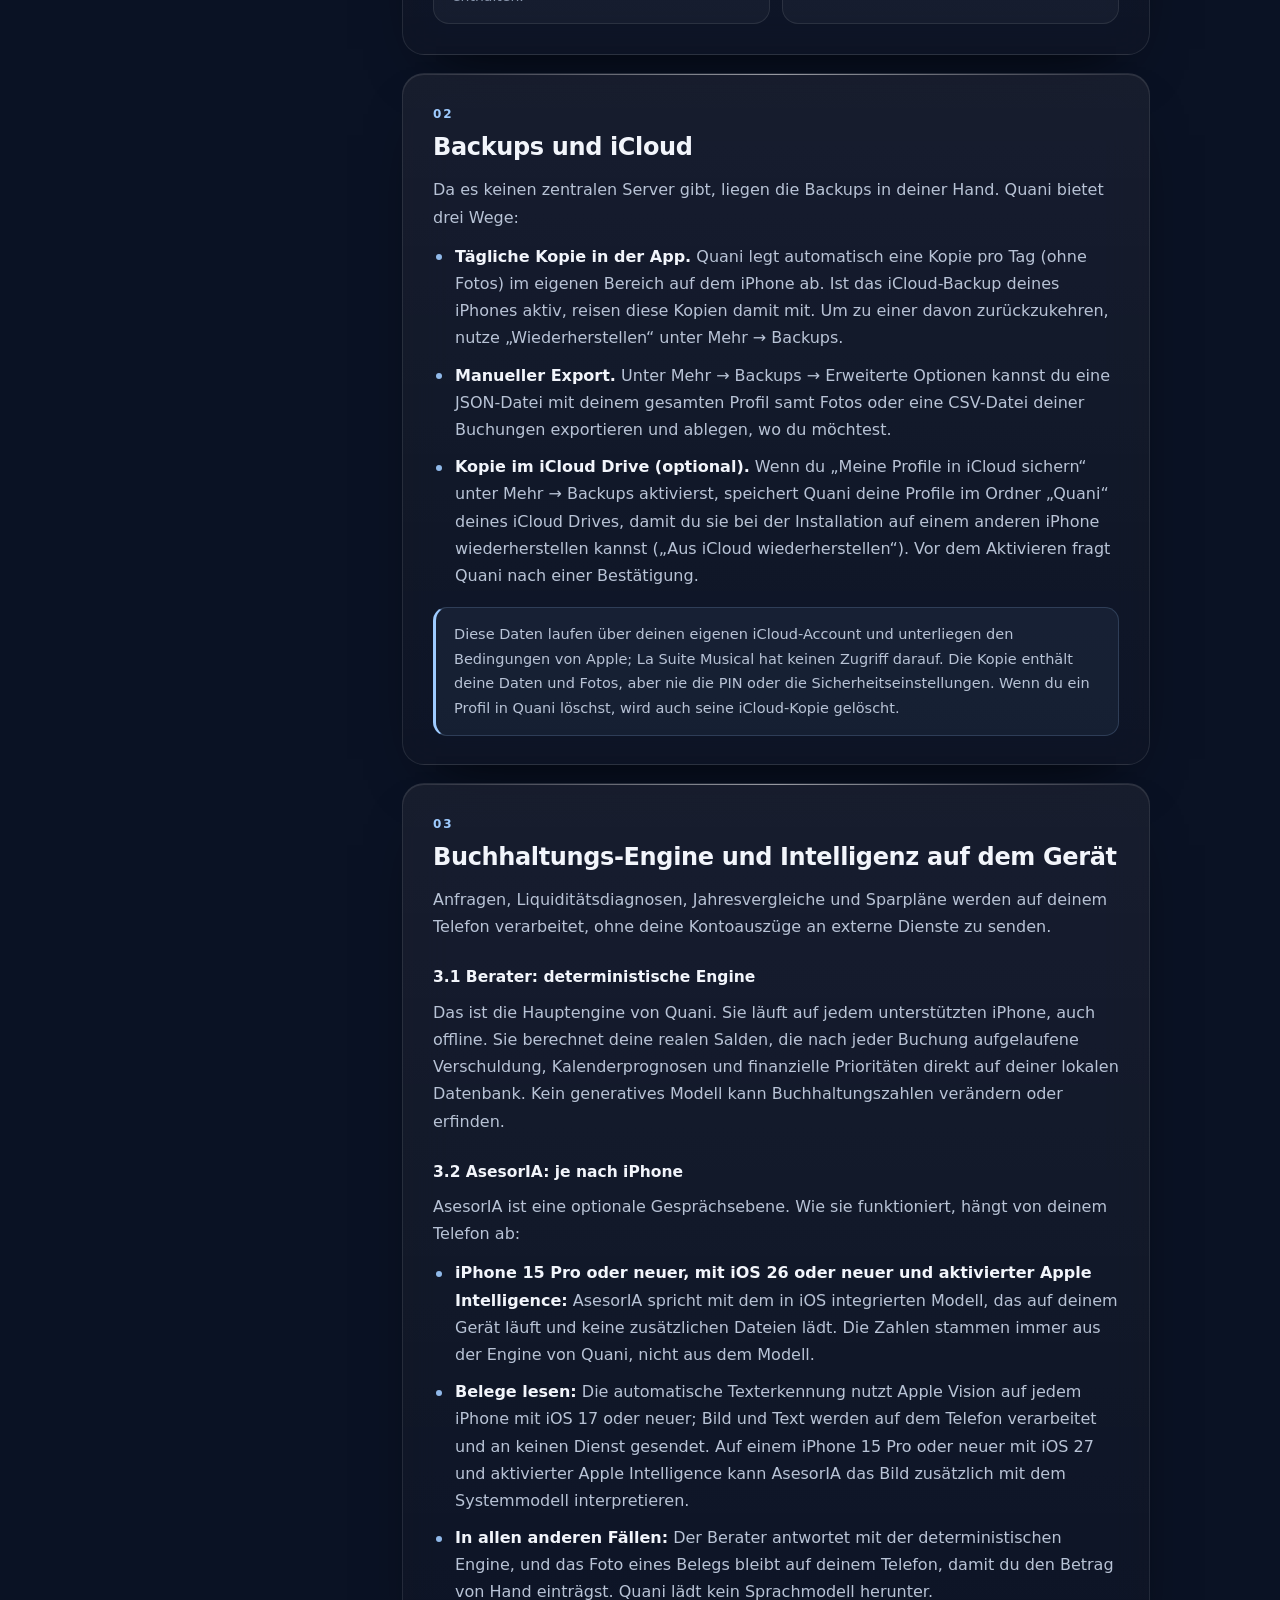
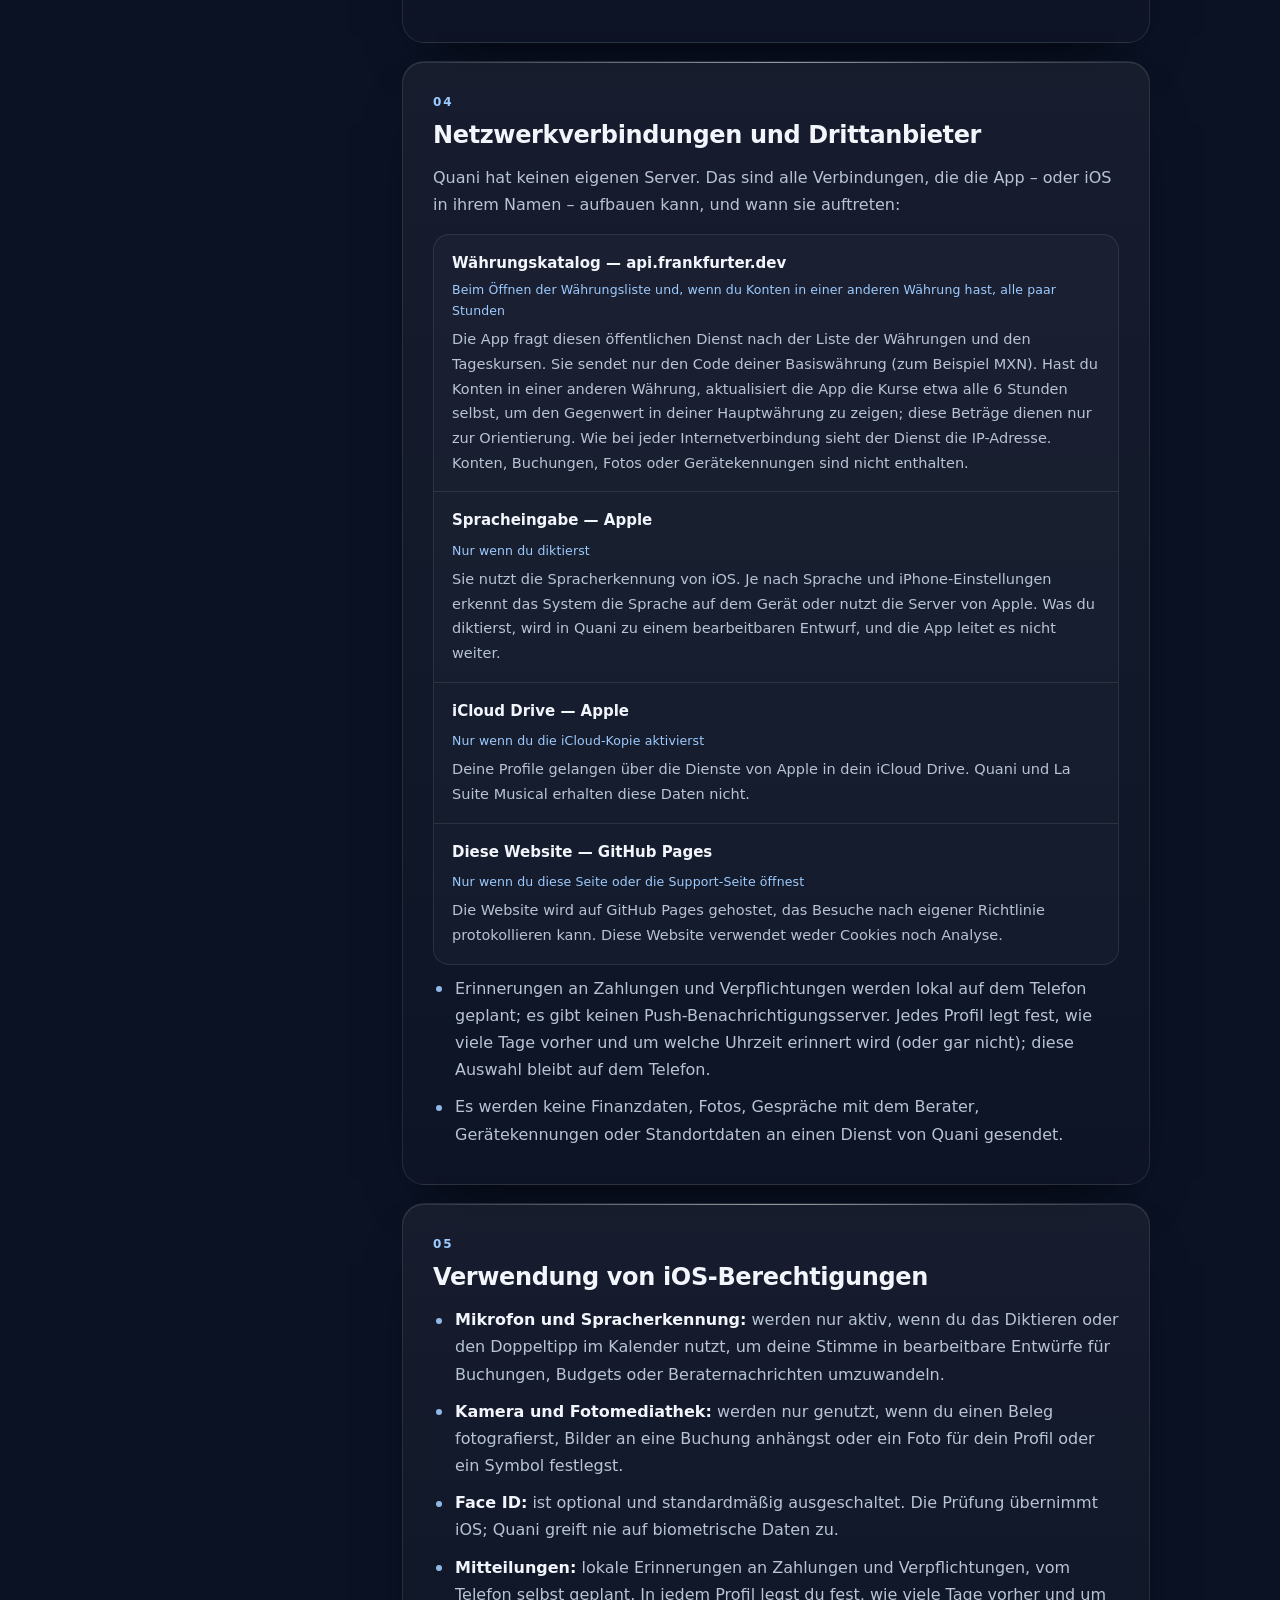
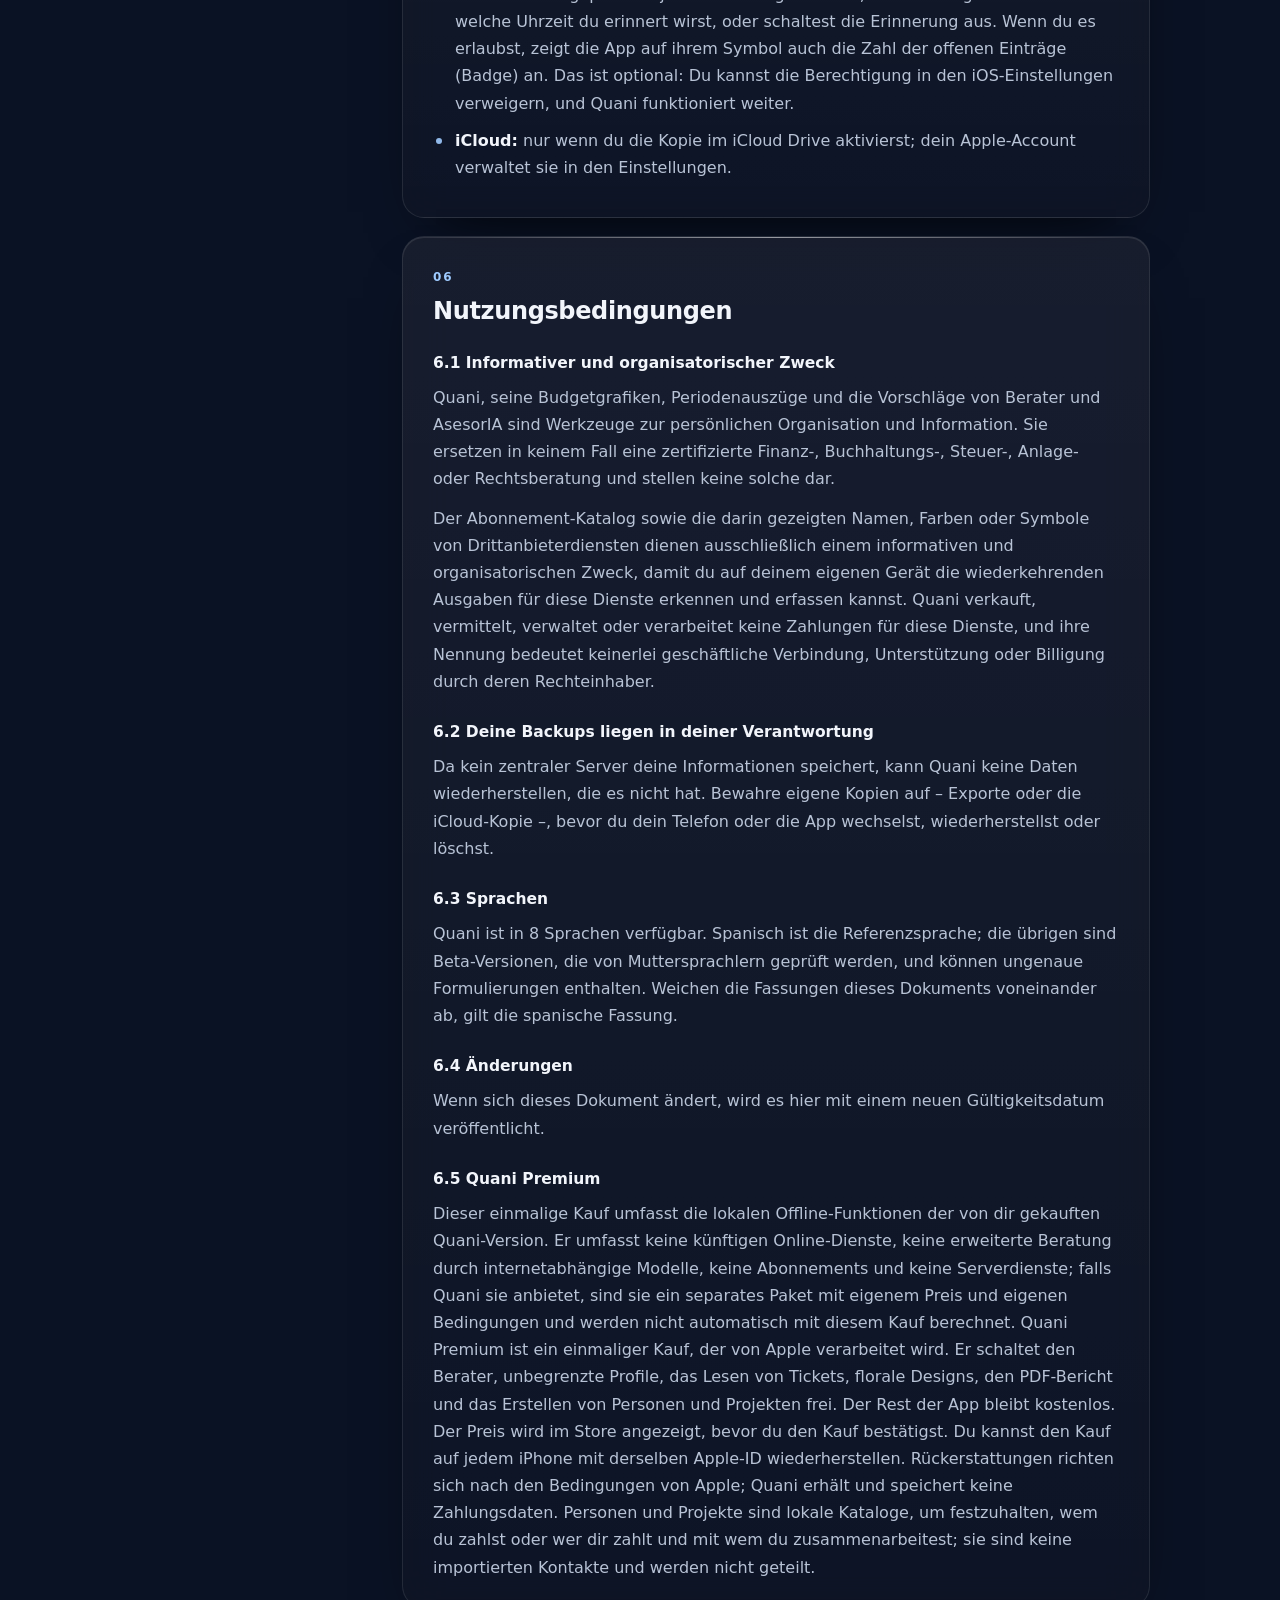
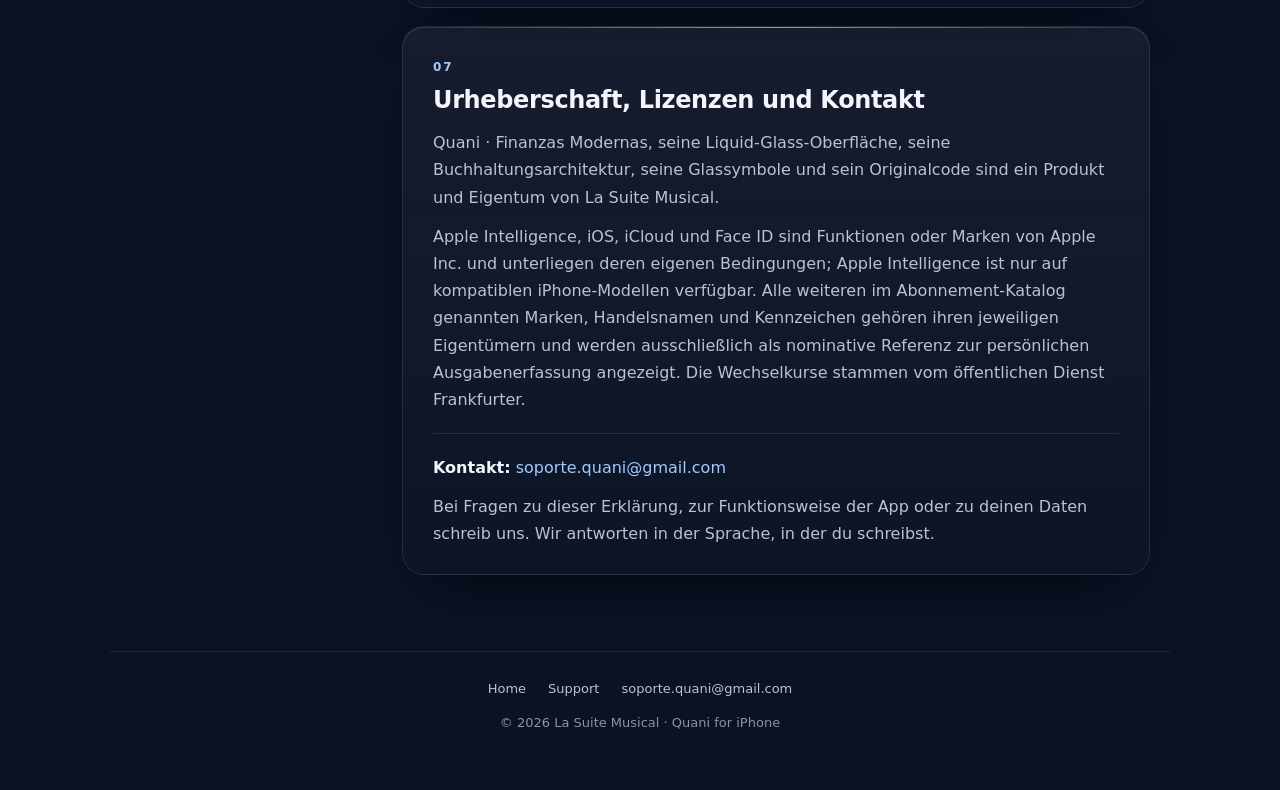
==== commit 133b86e0: "update 10 nov" ====
--- a/privacidad-y-terminos.de.html
+++ b/privacidad-y-terminos.de.html
@@ -48,7 +48,7 @@
 <section class="card" id="ia"><span class="num">03</span><h2>Buchhaltungs-Engine und Intelligenz auf dem Gerät</h2><p>Anfragen, Liquiditätsdiagnosen, Jahresvergleiche und Sparpläne werden auf deinem Telefon verarbeitet, ohne deine Kontoauszüge an externe Dienste zu senden.</p><h3>3.1 Berater: deterministische Engine</h3><p>Das ist die Hauptengine von Quani. Sie läuft auf jedem unterstützten iPhone, auch offline. Sie berechnet deine realen Salden, die nach jeder Buchung aufgelaufene Verschuldung, Kalenderprognosen und finanzielle Prioritäten direkt auf deiner lokalen Datenbank. Kein generatives Modell kann Buchhaltungszahlen verändern oder erfinden.</p><h3>3.2 AsesorIA: je nach iPhone</h3><p>AsesorIA ist eine optionale Gesprächsebene. Wie sie funktioniert, hängt von deinem Telefon ab:</p><ul><li><strong>iPhone 15 Pro oder neuer, mit iOS 26 oder neuer und aktivierter Apple Intelligence:</strong> AsesorIA spricht mit dem in iOS integrierten Modell, das auf deinem Gerät läuft und keine zusätzlichen Dateien lädt. Die Zahlen stammen immer aus der Engine von Quani, nicht aus dem Modell.</li><li><strong>Belege lesen:</strong> Die automatische Texterkennung nutzt Apple Vision auf jedem iPhone mit iOS 17 oder neuer; Bild und Text werden auf dem Telefon verarbeitet und an keinen Dienst gesendet. Auf einem iPhone 15 Pro oder neuer mit iOS 27 und aktivierter Apple Intelligence kann AsesorIA das Bild zusätzlich mit dem Systemmodell interpretieren.</li><li><strong>In allen anderen Fällen:</strong> Der Berater antwortet mit der deterministischen Engine, und das Foto eines Belegs bleibt auf deinem Telefon, damit du den Betrag von Hand einträgst. Quani lädt kein Sprachmodell herunter.</li></ul></section>
 <section class="card" id="red"><span class="num">04</span><h2>Netzwerkverbindungen und Drittanbieter</h2><p>Quani hat keinen eigenen Server. Das sind alle Verbindungen, die die App – oder iOS in ihrem Namen – aufbauen kann, und wann sie auftreten:</p><div class="rows"><div class="row"><h3>Währungskatalog — api.frankfurter.dev</h3><span class="when">Beim Öffnen der Währungsliste und, wenn du Konten in einer anderen Währung hast, alle paar Stunden</span><p>Die App fragt diesen öffentlichen Dienst nach der Liste der Währungen und den Tageskursen. Sie sendet nur den Code deiner Basiswährung (zum Beispiel MXN). Hast du Konten in einer anderen Währung, aktualisiert die App die Kurse etwa alle 6 Stunden selbst, um den Gegenwert in deiner Hauptwährung zu zeigen; diese Beträge dienen nur zur Orientierung. Wie bei jeder Internetverbindung sieht der Dienst die IP-Adresse. Konten, Buchungen, Fotos oder Gerätekennungen sind nicht enthalten.</p></div><div class="row"><h3>Spracheingabe — Apple</h3><span class="when">Nur wenn du diktierst</span><p>Sie nutzt die Spracherkennung von iOS. Je nach Sprache und iPhone-Einstellungen erkennt das System die Sprache auf dem Gerät oder nutzt die Server von Apple. Was du diktierst, wird in Quani zu einem bearbeitbaren Entwurf, und die App leitet es nicht weiter.</p></div><div class="row"><h3>iCloud Drive — Apple</h3><span class="when">Nur wenn du die iCloud-Kopie aktivierst</span><p>Deine Profile gelangen über die Dienste von Apple in dein iCloud Drive. Quani und La Suite Musical erhalten diese Daten nicht.</p></div><div class="row"><h3>Diese Website — GitHub Pages</h3><span class="when">Nur wenn du diese Seite oder die Support-Seite öffnest</span><p>Die Website wird auf GitHub Pages gehostet, das Besuche nach eigener Richtlinie protokollieren kann. Diese Website verwendet weder Cookies noch Analyse.</p></div></div><ul><li>Erinnerungen an Zahlungen und Verpflichtungen werden lokal auf dem Telefon geplant; es gibt keinen Push-Benachrichtigungsserver. Jedes Profil legt fest, wie viele Tage vorher und um welche Uhrzeit erinnert wird (oder gar nicht); diese Auswahl bleibt auf dem Telefon.</li><li>Es werden keine Finanzdaten, Fotos, Gespräche mit dem Berater, Gerätekennungen oder Standortdaten an einen Dienst von Quani gesendet.</li></ul></section>
 <section class="card" id="permisos"><span class="num">05</span><h2>Verwendung von iOS-Berechtigungen</h2><ul><li><strong>Mikrofon und Spracherkennung:</strong> werden nur aktiv, wenn du das Diktieren oder den Doppeltipp im Kalender nutzt, um deine Stimme in bearbeitbare Entwürfe für Buchungen, Budgets oder Beraternachrichten umzuwandeln.</li><li><strong>Kamera und Fotomediathek:</strong> werden nur genutzt, wenn du einen Beleg fotografierst, Bilder an eine Buchung anhängst oder ein Foto für dein Profil oder ein Symbol festlegst.</li><li><strong>Face ID:</strong> ist optional und standardmäßig ausgeschaltet. Die Prüfung übernimmt iOS; Quani greift nie auf biometrische Daten zu.</li><li><strong>Mitteilungen:</strong> lokale Erinnerungen an Zahlungen und Verpflichtungen, vom Telefon selbst geplant. In jedem Profil legst du fest, wie viele Tage vorher und um welche Uhrzeit du erinnert wirst, oder schaltest die Erinnerung aus. Wenn du es erlaubst, zeigt die App auf ihrem Symbol auch die Zahl der offenen Einträge (Badge) an. Das ist optional: Du kannst die Berechtigung in den iOS-Einstellungen verweigern, und Quani funktioniert weiter.</li><li><strong>iCloud:</strong> nur wenn du die Kopie im iCloud Drive aktivierst; dein Apple-Account verwaltet sie in den Einstellungen.</li></ul></section>
-<section class="card" id="terminos"><span class="num">06</span><h2>Nutzungsbedingungen</h2><h3>6.1 Informativer und organisatorischer Zweck</h3><p>Quani, seine Budgetgrafiken, Periodenauszüge und die Vorschläge von Berater und AsesorIA sind Werkzeuge zur persönlichen Organisation und Information. Sie ersetzen in keinem Fall eine zertifizierte Finanz-, Buchhaltungs-, Steuer-, Anlage- oder Rechtsberatung und stellen keine solche dar.</p><p>Der Abonnement-Katalog sowie die darin gezeigten Namen, Farben oder Symbole von Drittanbieterdiensten dienen ausschließlich einem informativen und organisatorischen Zweck, damit du auf deinem eigenen Gerät die wiederkehrenden Ausgaben für diese Dienste erkennen und erfassen kannst. Quani verkauft, vermittelt, verwaltet oder verarbeitet keine Zahlungen für diese Dienste, und ihre Nennung bedeutet keinerlei geschäftliche Verbindung, Unterstützung oder Billigung durch deren Rechteinhaber.</p><h3>6.2 Deine Backups liegen in deiner Verantwortung</h3><p>Da kein zentraler Server deine Informationen speichert, kann Quani keine Daten wiederherstellen, die es nicht hat. Bewahre eigene Kopien auf – Exporte oder die iCloud-Kopie –, bevor du dein Telefon oder die App wechselst, wiederherstellst oder löschst.</p><h3>6.3 Sprachen</h3><p>Quani ist in 8 Sprachen verfügbar. Spanisch ist die Referenzsprache; die übrigen sind Beta-Versionen, die von Muttersprachlern geprüft werden, und können ungenaue Formulierungen enthalten. Weichen die Fassungen dieses Dokuments voneinander ab, gilt die spanische Fassung.</p><h3>6.4 Änderungen</h3><p>Wenn sich dieses Dokument ändert, wird es hier mit einem neuen Gültigkeitsdatum veröffentlicht.</p><h3>6.5 Quani Premium</h3><p>Dieser einmalige Kauf umfasst die lokalen Offline-Funktionen der von dir gekauften Quani-Version. Er umfasst keine künftigen Online-Dienste, keine erweiterte Beratung durch internetabhängige Modelle, keine Abonnements und keine Serverdienste; falls Quani sie anbietet, sind sie ein separates Paket mit eigenem Preis und eigenen Bedingungen und werden nicht automatisch mit diesem Kauf berechnet. Quani Premium ist ein einmaliger Kauf, der von Apple verarbeitet wird. Er schaltet den Berater und unbegrenzte Profile frei; der Rest der App bleibt kostenlos. Der Preis wird im Store angezeigt, bevor du den Kauf bestätigst. Du kannst den Kauf auf jedem iPhone mit derselben Apple-ID wiederherstellen. Rückerstattungen richten sich nach den Bedingungen von Apple; Quani erhält und speichert keine Zahlungsdaten.</p></section>
+<section class="card" id="terminos"><span class="num">06</span><h2>Nutzungsbedingungen</h2><h3>6.1 Informativer und organisatorischer Zweck</h3><p>Quani, seine Budgetgrafiken, Periodenauszüge und die Vorschläge von Berater und AsesorIA sind Werkzeuge zur persönlichen Organisation und Information. Sie ersetzen in keinem Fall eine zertifizierte Finanz-, Buchhaltungs-, Steuer-, Anlage- oder Rechtsberatung und stellen keine solche dar.</p><p>Der Abonnement-Katalog sowie die darin gezeigten Namen, Farben oder Symbole von Drittanbieterdiensten dienen ausschließlich einem informativen und organisatorischen Zweck, damit du auf deinem eigenen Gerät die wiederkehrenden Ausgaben für diese Dienste erkennen und erfassen kannst. Quani verkauft, vermittelt, verwaltet oder verarbeitet keine Zahlungen für diese Dienste, und ihre Nennung bedeutet keinerlei geschäftliche Verbindung, Unterstützung oder Billigung durch deren Rechteinhaber.</p><h3>6.2 Deine Backups liegen in deiner Verantwortung</h3><p>Da kein zentraler Server deine Informationen speichert, kann Quani keine Daten wiederherstellen, die es nicht hat. Bewahre eigene Kopien auf – Exporte oder die iCloud-Kopie –, bevor du dein Telefon oder die App wechselst, wiederherstellst oder löschst.</p><h3>6.3 Sprachen</h3><p>Quani ist in 8 Sprachen verfügbar. Spanisch ist die Referenzsprache; die übrigen sind Beta-Versionen, die von Muttersprachlern geprüft werden, und können ungenaue Formulierungen enthalten. Weichen die Fassungen dieses Dokuments voneinander ab, gilt die spanische Fassung.</p><h3>6.4 Änderungen</h3><p>Wenn sich dieses Dokument ändert, wird es hier mit einem neuen Gültigkeitsdatum veröffentlicht.</p><h3>6.5 Quani Premium</h3><p>Dieser einmalige Kauf umfasst die lokalen Offline-Funktionen der von dir gekauften Quani-Version. Er umfasst keine künftigen Online-Dienste, keine erweiterte Beratung durch internetabhängige Modelle, keine Abonnements und keine Serverdienste; falls Quani sie anbietet, sind sie ein separates Paket mit eigenem Preis und eigenen Bedingungen und werden nicht automatisch mit diesem Kauf berechnet. Quani Premium ist ein einmaliger Kauf, der von Apple verarbeitet wird. Er schaltet den Berater, unbegrenzte Profile, das Lesen von Tickets, florale Designs, den PDF-Bericht und das Erstellen von Personen und Projekten frei. Der Rest der App bleibt kostenlos. Der Preis wird im Store angezeigt, bevor du den Kauf bestätigst. Du kannst den Kauf auf jedem iPhone mit derselben Apple-ID wiederherstellen. Rückerstattungen richten sich nach den Bedingungen von Apple; Quani erhält und speichert keine Zahlungsdaten. Personen und Projekte sind lokale Kataloge, um festzuhalten, wem du zahlst oder wer dir zahlt und mit wem du zusammenarbeitest; sie sind keine importierten Kontakte und werden nicht geteilt.</p></section>
 <section class="card" id="contacto"><span class="num">07</span><h2>Urheberschaft, Lizenzen und Kontakt</h2><p>Quani · Finanzas Modernas, seine Liquid-Glass-Oberfläche, seine Buchhaltungsarchitektur, seine Glassymbole und sein Originalcode sind ein Produkt und Eigentum von La Suite Musical.</p><p>Apple Intelligence, iOS, iCloud und Face ID sind Funktionen oder Marken von Apple Inc. und unterliegen deren eigenen Bedingungen; Apple Intelligence ist nur auf kompatiblen iPhone-Modellen verfügbar. Alle weiteren im Abonnement-Katalog genannten Marken, Handelsnamen und Kennzeichen gehören ihren jeweiligen Eigentümern und werden ausschließlich als nominative Referenz zur persönlichen Ausgabenerfassung angezeigt. Die Wechselkurse stammen vom öffentlichen Dienst Frankfurter.</p><hr><p><strong>Kontakt:</strong> <a href="mailto:soporte.quani@gmail.com">soporte.quani@gmail.com</a></p><p>Bei Fragen zu dieser Erklärung, zur Funktionsweise der App oder zu deinen Daten schreib uns. Wir antworten in der Sprache, in der du schreibst.</p></section>
 </div>
 </div>
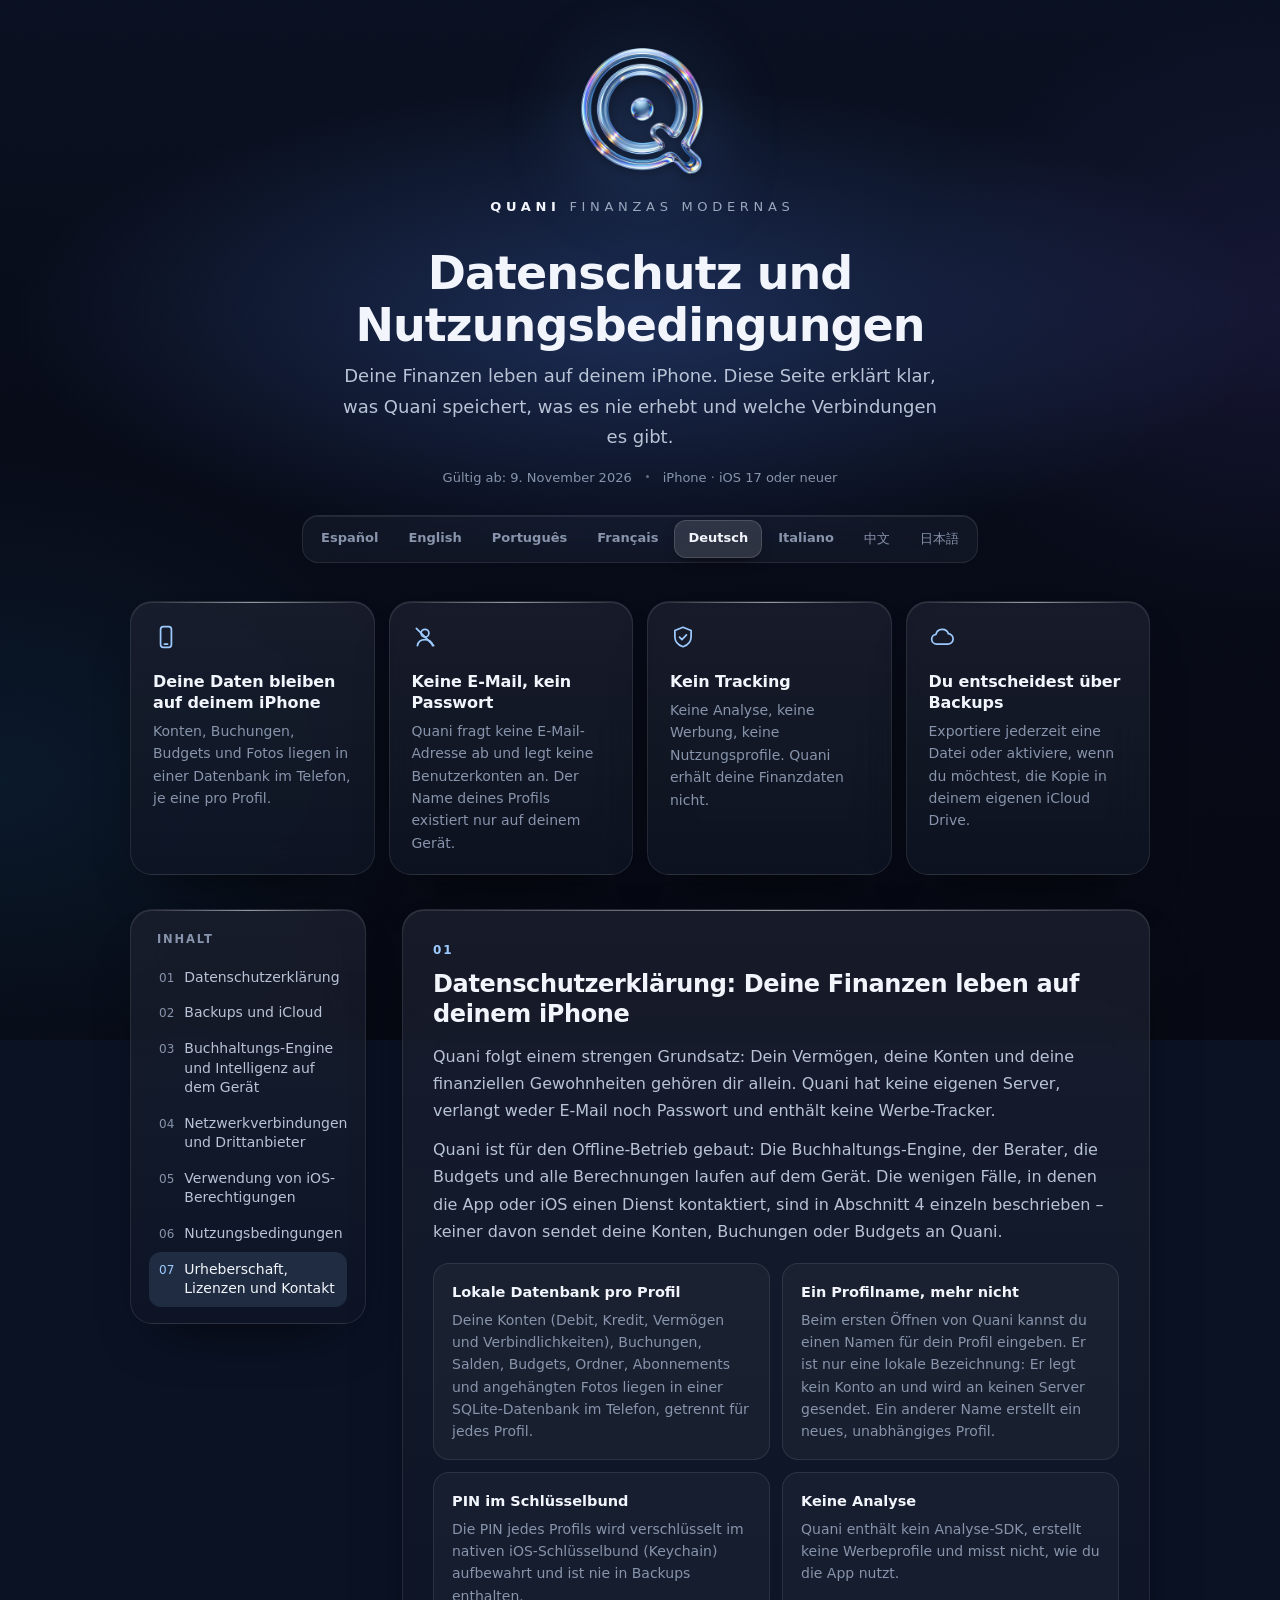
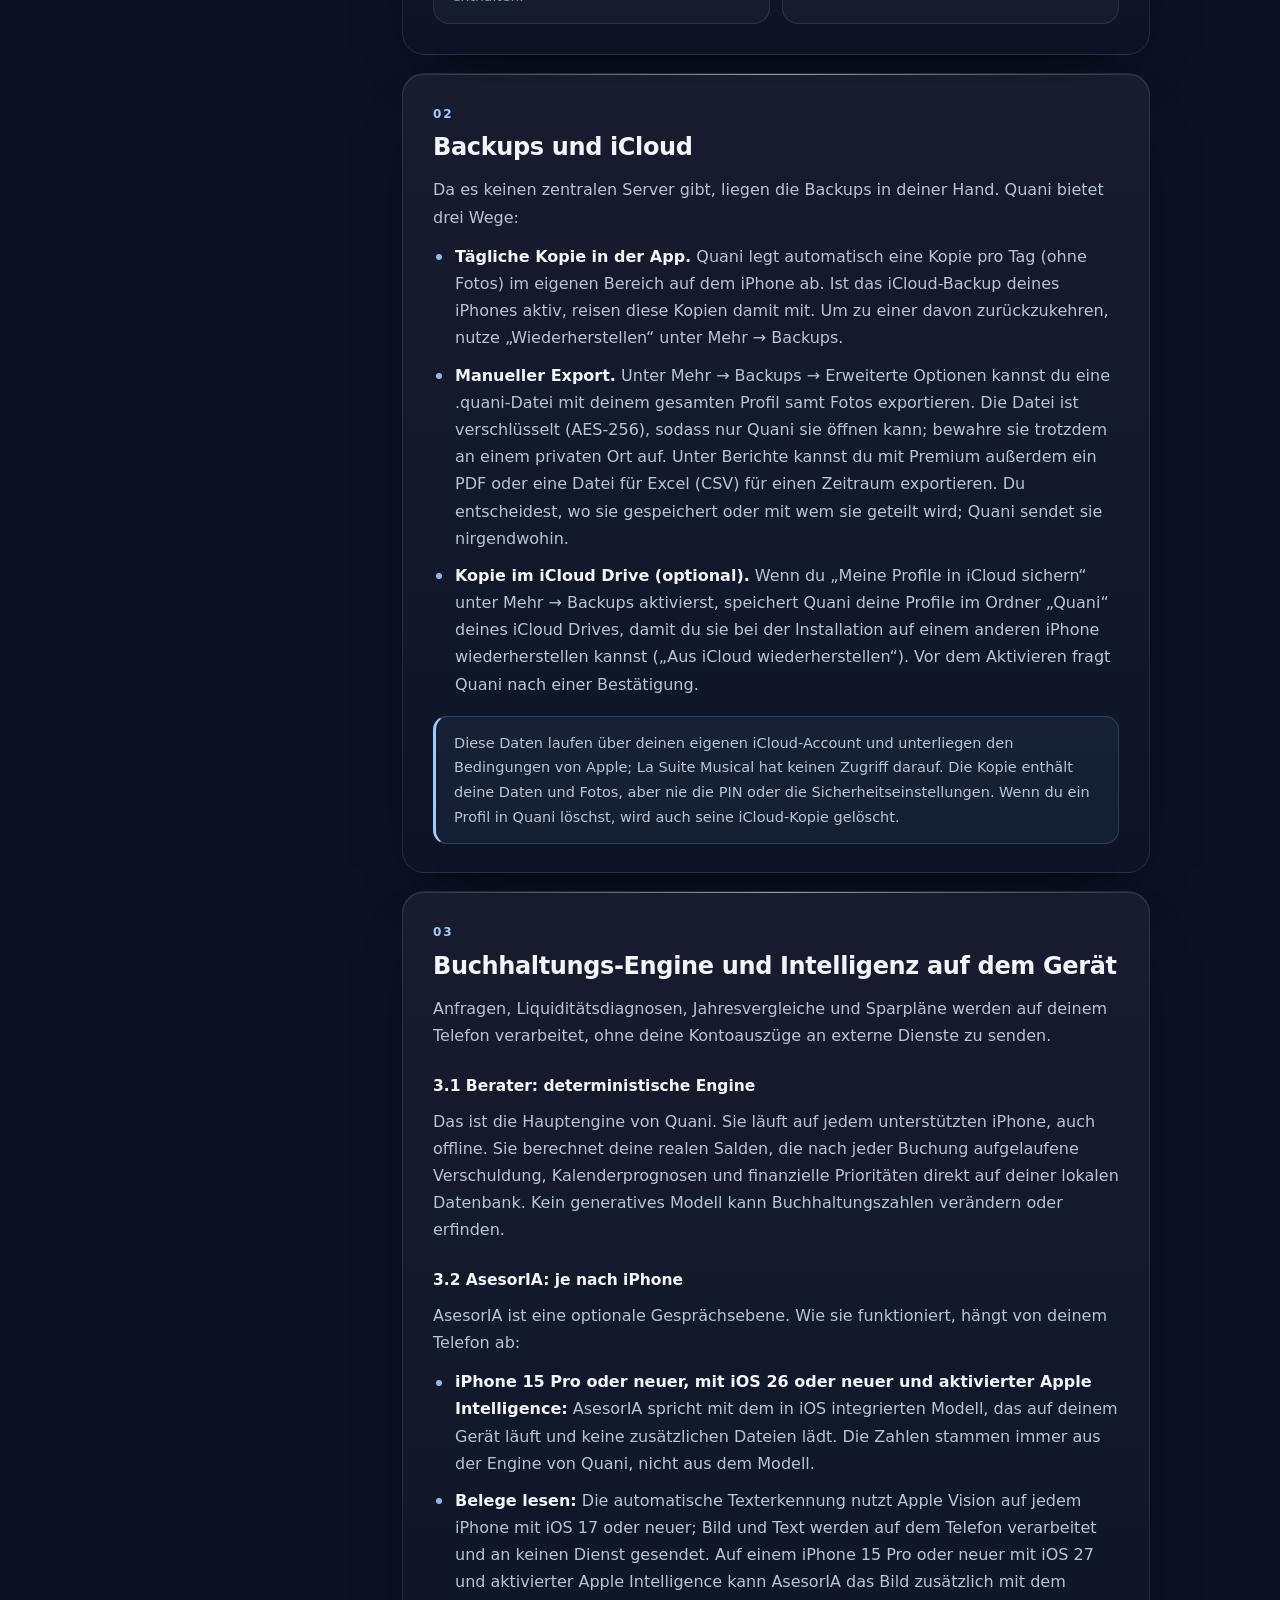
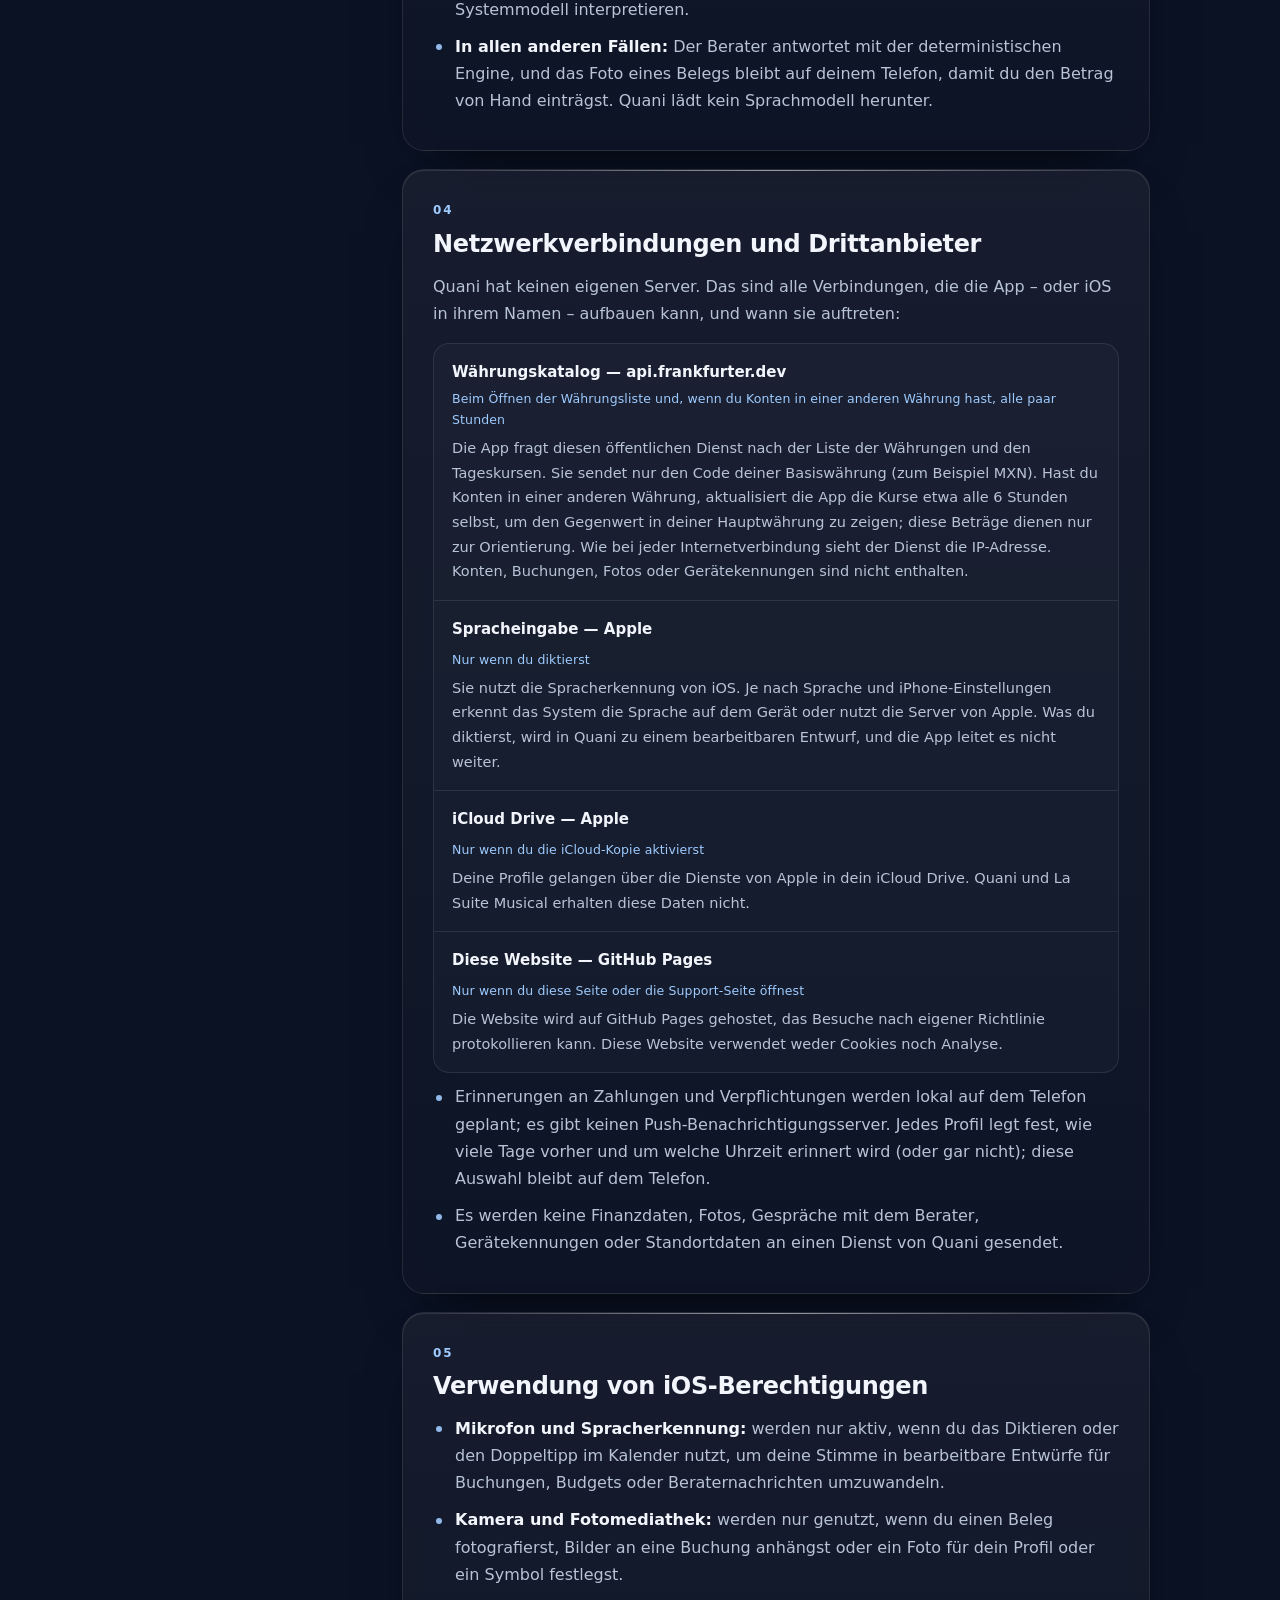
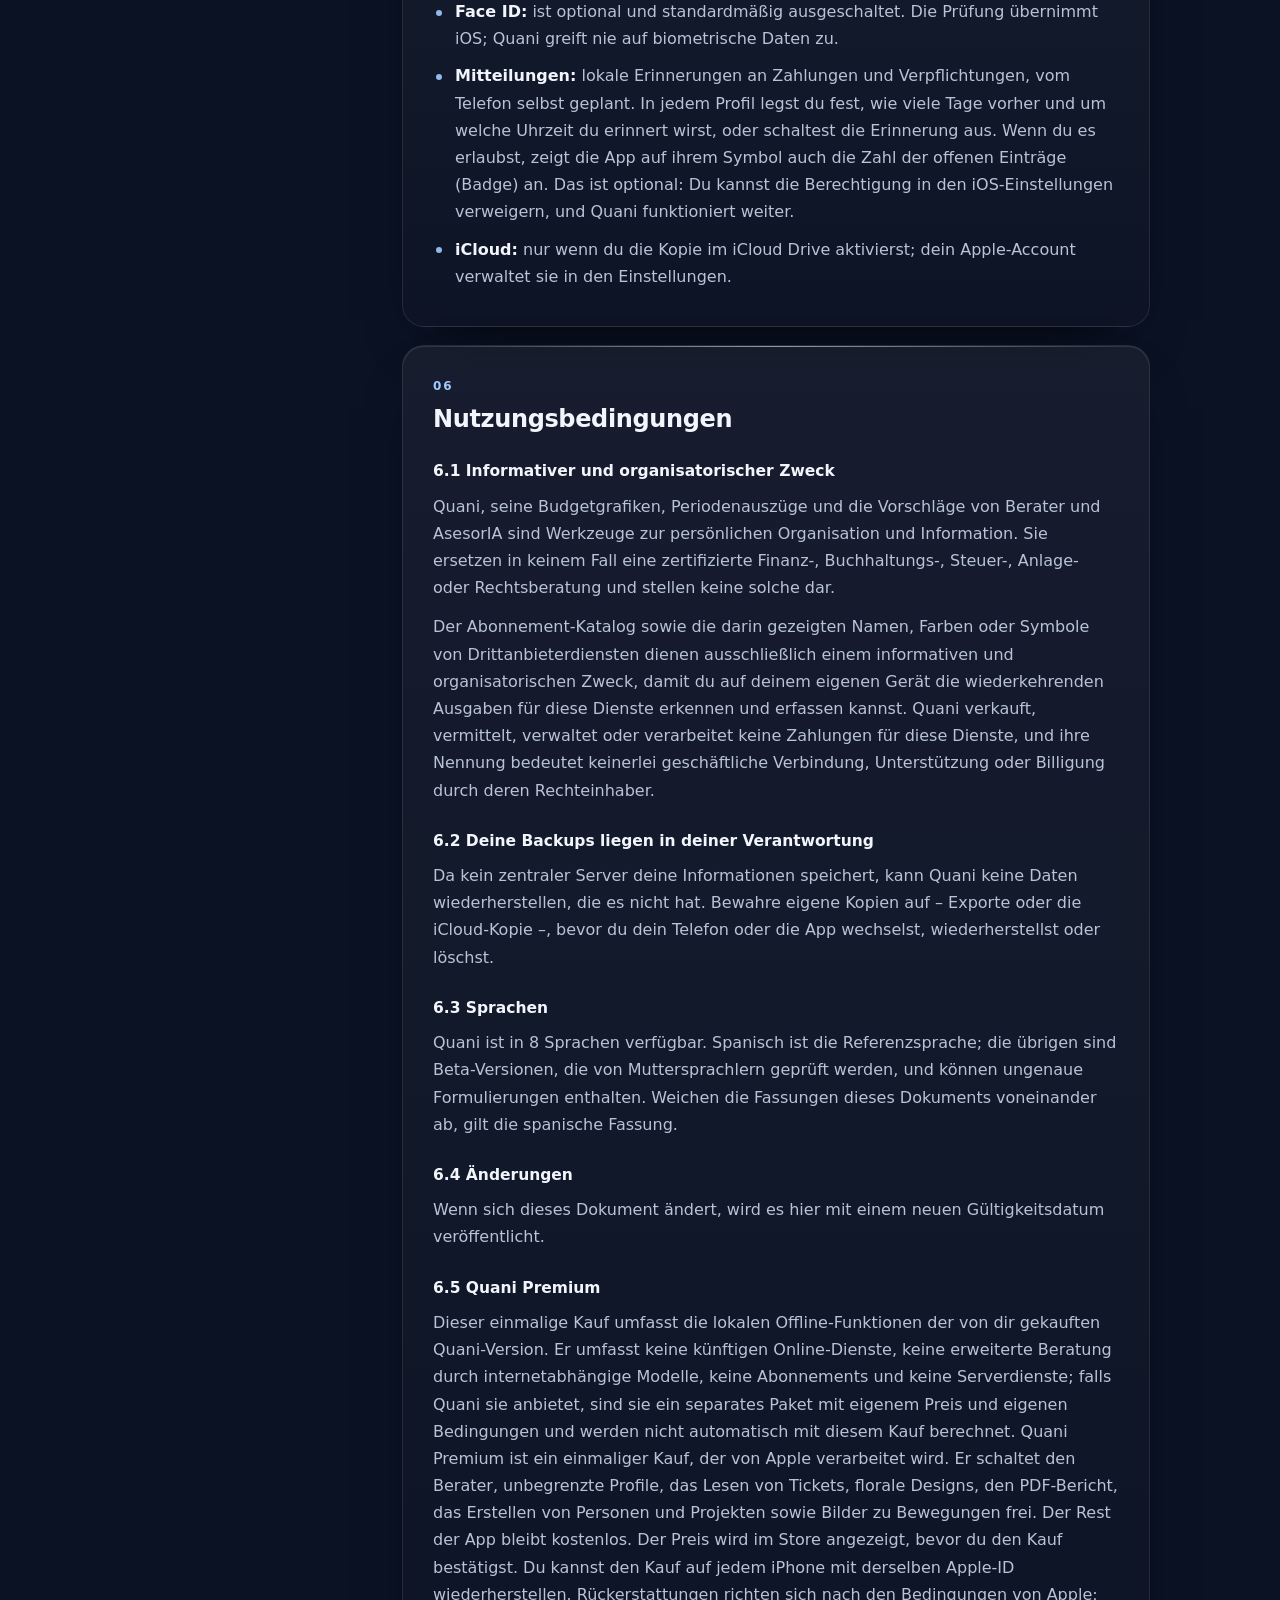
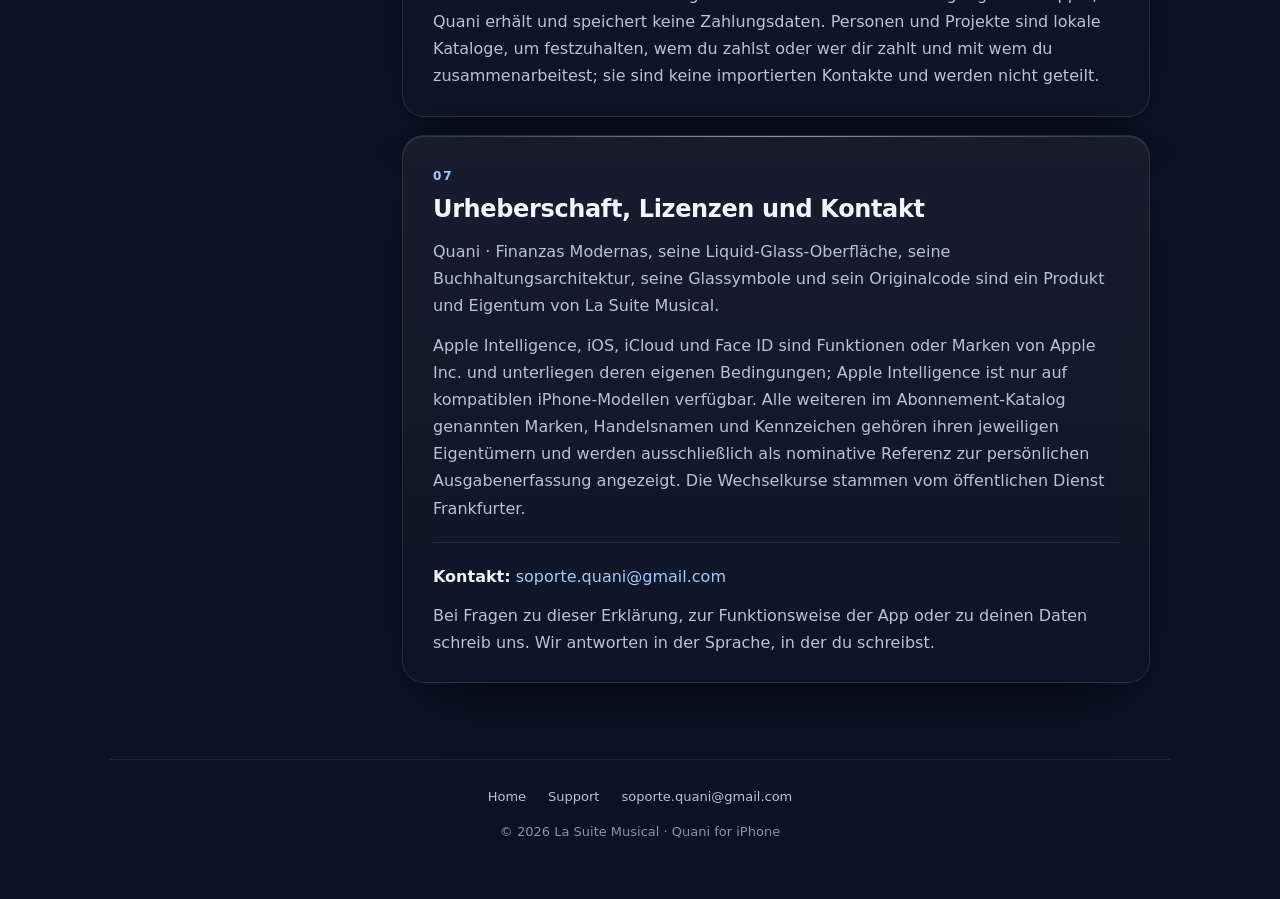
==== commit f0e872be: "12 nov" ====
--- a/privacidad-y-terminos.de.html
+++ b/privacidad-y-terminos.de.html
@@ -31,7 +31,7 @@
 <main class="page">
 <header class="brand">
 <a href="index.html" aria-label="Quani · Finanzas Modernas"><picture><source srcset="assets/quani-logo.webp" type="image/webp"><img class="mark" src="assets/quani-logo.png" width="640" height="640" alt="Quani"></picture></a>
-<p class="wordmark"><b>Quani</b><i aria-hidden="true"></i><span>Finanzas Modernas</span></p>
+<p class="wordmark"><b>Quani</b> <span>Finanzas Modernas</span></p>
 </header>
 <div class="hero">
 <h1>Datenschutz und Nutzungsbedingungen</h1>
@@ -44,11 +44,11 @@
 <nav class="toc" aria-label="Inhalt"><h2>Inhalt</h2><ol><li><a href="#privacidad">Datenschutzerklärung</a></li><li><a href="#copias">Backups und iCloud</a></li><li><a href="#ia">Buchhaltungs-Engine und Intelligenz auf dem Gerät</a></li><li><a href="#red">Netzwerkverbindungen und Drittanbieter</a></li><li><a href="#permisos">Verwendung von iOS-Berechtigungen</a></li><li><a href="#terminos">Nutzungsbedingungen</a></li><li><a href="#contacto">Urheberschaft, Lizenzen und Kontakt</a></li></ol></nav>
 <div class="stack">
 <section class="card" id="privacidad"><span class="num">01</span><h2>Datenschutzerklärung: Deine Finanzen leben auf deinem iPhone</h2><p>Quani folgt einem strengen Grundsatz: Dein Vermögen, deine Konten und deine finanziellen Gewohnheiten gehören dir allein. Quani hat keine eigenen Server, verlangt weder E-Mail noch Passwort und enthält keine Werbe-Tracker.</p><p>Quani ist für den Offline-Betrieb gebaut: Die Buchhaltungs-Engine, der Berater, die Budgets und alle Berechnungen laufen auf dem Gerät. Die wenigen Fälle, in denen die App oder iOS einen Dienst kontaktiert, sind in Abschnitt 4 einzeln beschrieben – keiner davon sendet deine Konten, Buchungen oder Budgets an Quani.</p><div class="facts"><div class="fact"><b>Lokale Datenbank pro Profil</b><span>Deine Konten (Debit, Kredit, Vermögen und Verbindlichkeiten), Buchungen, Salden, Budgets, Ordner, Abonnements und angehängten Fotos liegen in einer SQLite-Datenbank im Telefon, getrennt für jedes Profil.</span></div><div class="fact"><b>Ein Profilname, mehr nicht</b><span>Beim ersten Öffnen von Quani kannst du einen Namen für dein Profil eingeben. Er ist nur eine lokale Bezeichnung: Er legt kein Konto an und wird an keinen Server gesendet. Ein anderer Name erstellt ein neues, unabhängiges Profil.</span></div><div class="fact"><b>PIN im Schlüsselbund</b><span>Die PIN jedes Profils wird verschlüsselt im nativen iOS-Schlüsselbund (Keychain) aufbewahrt und ist nie in Backups enthalten.</span></div><div class="fact"><b>Keine Analyse</b><span>Quani enthält kein Analyse-SDK, erstellt keine Werbeprofile und misst nicht, wie du die App nutzt.</span></div></div></section>
-<section class="card" id="copias"><span class="num">02</span><h2>Backups und iCloud</h2><p>Da es keinen zentralen Server gibt, liegen die Backups in deiner Hand. Quani bietet drei Wege:</p><ul><li><strong>Tägliche Kopie in der App.</strong> Quani legt automatisch eine Kopie pro Tag (ohne Fotos) im eigenen Bereich auf dem iPhone ab. Ist das iCloud-Backup deines iPhones aktiv, reisen diese Kopien damit mit. Um zu einer davon zurückzukehren, nutze „Wiederherstellen“ unter Mehr → Backups.</li><li><strong>Manueller Export.</strong> Unter Mehr → Backups → Erweiterte Optionen kannst du eine JSON-Datei mit deinem gesamten Profil samt Fotos oder eine CSV-Datei deiner Buchungen exportieren und ablegen, wo du möchtest.</li><li><strong>Kopie im iCloud Drive (optional).</strong> Wenn du „Meine Profile in iCloud sichern“ unter Mehr → Backups aktivierst, speichert Quani deine Profile im Ordner „Quani“ deines iCloud Drives, damit du sie bei der Installation auf einem anderen iPhone wiederherstellen kannst („Aus iCloud wiederherstellen“). Vor dem Aktivieren fragt Quani nach einer Bestätigung.</li></ul><div class="note">Diese Daten laufen über deinen eigenen iCloud-Account und unterliegen den Bedingungen von Apple; La Suite Musical hat keinen Zugriff darauf. Die Kopie enthält deine Daten und Fotos, aber nie die PIN oder die Sicherheitseinstellungen. Wenn du ein Profil in Quani löschst, wird auch seine iCloud-Kopie gelöscht.</div></section>
+<section class="card" id="copias"><span class="num">02</span><h2>Backups und iCloud</h2><p>Da es keinen zentralen Server gibt, liegen die Backups in deiner Hand. Quani bietet drei Wege:</p><ul><li><strong>Tägliche Kopie in der App.</strong> Quani legt automatisch eine Kopie pro Tag (ohne Fotos) im eigenen Bereich auf dem iPhone ab. Ist das iCloud-Backup deines iPhones aktiv, reisen diese Kopien damit mit. Um zu einer davon zurückzukehren, nutze „Wiederherstellen“ unter Mehr → Backups.</li><li><strong>Manueller Export.</strong> Unter Mehr → Backups → Erweiterte Optionen kannst du eine .quani-Datei mit deinem gesamten Profil samt Fotos exportieren. Die Datei ist verschlüsselt (AES-256), sodass nur Quani sie öffnen kann; bewahre sie trotzdem an einem privaten Ort auf. Unter Berichte kannst du mit Premium außerdem ein PDF oder eine Datei für Excel (CSV) für einen Zeitraum exportieren. Du entscheidest, wo sie gespeichert oder mit wem sie geteilt wird; Quani sendet sie nirgendwohin.</li><li><strong>Kopie im iCloud Drive (optional).</strong> Wenn du „Meine Profile in iCloud sichern“ unter Mehr → Backups aktivierst, speichert Quani deine Profile im Ordner „Quani“ deines iCloud Drives, damit du sie bei der Installation auf einem anderen iPhone wiederherstellen kannst („Aus iCloud wiederherstellen“). Vor dem Aktivieren fragt Quani nach einer Bestätigung.</li></ul><div class="note">Diese Daten laufen über deinen eigenen iCloud-Account und unterliegen den Bedingungen von Apple; La Suite Musical hat keinen Zugriff darauf. Die Kopie enthält deine Daten und Fotos, aber nie die PIN oder die Sicherheitseinstellungen. Wenn du ein Profil in Quani löschst, wird auch seine iCloud-Kopie gelöscht.</div></section>
 <section class="card" id="ia"><span class="num">03</span><h2>Buchhaltungs-Engine und Intelligenz auf dem Gerät</h2><p>Anfragen, Liquiditätsdiagnosen, Jahresvergleiche und Sparpläne werden auf deinem Telefon verarbeitet, ohne deine Kontoauszüge an externe Dienste zu senden.</p><h3>3.1 Berater: deterministische Engine</h3><p>Das ist die Hauptengine von Quani. Sie läuft auf jedem unterstützten iPhone, auch offline. Sie berechnet deine realen Salden, die nach jeder Buchung aufgelaufene Verschuldung, Kalenderprognosen und finanzielle Prioritäten direkt auf deiner lokalen Datenbank. Kein generatives Modell kann Buchhaltungszahlen verändern oder erfinden.</p><h3>3.2 AsesorIA: je nach iPhone</h3><p>AsesorIA ist eine optionale Gesprächsebene. Wie sie funktioniert, hängt von deinem Telefon ab:</p><ul><li><strong>iPhone 15 Pro oder neuer, mit iOS 26 oder neuer und aktivierter Apple Intelligence:</strong> AsesorIA spricht mit dem in iOS integrierten Modell, das auf deinem Gerät läuft und keine zusätzlichen Dateien lädt. Die Zahlen stammen immer aus der Engine von Quani, nicht aus dem Modell.</li><li><strong>Belege lesen:</strong> Die automatische Texterkennung nutzt Apple Vision auf jedem iPhone mit iOS 17 oder neuer; Bild und Text werden auf dem Telefon verarbeitet und an keinen Dienst gesendet. Auf einem iPhone 15 Pro oder neuer mit iOS 27 und aktivierter Apple Intelligence kann AsesorIA das Bild zusätzlich mit dem Systemmodell interpretieren.</li><li><strong>In allen anderen Fällen:</strong> Der Berater antwortet mit der deterministischen Engine, und das Foto eines Belegs bleibt auf deinem Telefon, damit du den Betrag von Hand einträgst. Quani lädt kein Sprachmodell herunter.</li></ul></section>
 <section class="card" id="red"><span class="num">04</span><h2>Netzwerkverbindungen und Drittanbieter</h2><p>Quani hat keinen eigenen Server. Das sind alle Verbindungen, die die App – oder iOS in ihrem Namen – aufbauen kann, und wann sie auftreten:</p><div class="rows"><div class="row"><h3>Währungskatalog — api.frankfurter.dev</h3><span class="when">Beim Öffnen der Währungsliste und, wenn du Konten in einer anderen Währung hast, alle paar Stunden</span><p>Die App fragt diesen öffentlichen Dienst nach der Liste der Währungen und den Tageskursen. Sie sendet nur den Code deiner Basiswährung (zum Beispiel MXN). Hast du Konten in einer anderen Währung, aktualisiert die App die Kurse etwa alle 6 Stunden selbst, um den Gegenwert in deiner Hauptwährung zu zeigen; diese Beträge dienen nur zur Orientierung. Wie bei jeder Internetverbindung sieht der Dienst die IP-Adresse. Konten, Buchungen, Fotos oder Gerätekennungen sind nicht enthalten.</p></div><div class="row"><h3>Spracheingabe — Apple</h3><span class="when">Nur wenn du diktierst</span><p>Sie nutzt die Spracherkennung von iOS. Je nach Sprache und iPhone-Einstellungen erkennt das System die Sprache auf dem Gerät oder nutzt die Server von Apple. Was du diktierst, wird in Quani zu einem bearbeitbaren Entwurf, und die App leitet es nicht weiter.</p></div><div class="row"><h3>iCloud Drive — Apple</h3><span class="when">Nur wenn du die iCloud-Kopie aktivierst</span><p>Deine Profile gelangen über die Dienste von Apple in dein iCloud Drive. Quani und La Suite Musical erhalten diese Daten nicht.</p></div><div class="row"><h3>Diese Website — GitHub Pages</h3><span class="when">Nur wenn du diese Seite oder die Support-Seite öffnest</span><p>Die Website wird auf GitHub Pages gehostet, das Besuche nach eigener Richtlinie protokollieren kann. Diese Website verwendet weder Cookies noch Analyse.</p></div></div><ul><li>Erinnerungen an Zahlungen und Verpflichtungen werden lokal auf dem Telefon geplant; es gibt keinen Push-Benachrichtigungsserver. Jedes Profil legt fest, wie viele Tage vorher und um welche Uhrzeit erinnert wird (oder gar nicht); diese Auswahl bleibt auf dem Telefon.</li><li>Es werden keine Finanzdaten, Fotos, Gespräche mit dem Berater, Gerätekennungen oder Standortdaten an einen Dienst von Quani gesendet.</li></ul></section>
 <section class="card" id="permisos"><span class="num">05</span><h2>Verwendung von iOS-Berechtigungen</h2><ul><li><strong>Mikrofon und Spracherkennung:</strong> werden nur aktiv, wenn du das Diktieren oder den Doppeltipp im Kalender nutzt, um deine Stimme in bearbeitbare Entwürfe für Buchungen, Budgets oder Beraternachrichten umzuwandeln.</li><li><strong>Kamera und Fotomediathek:</strong> werden nur genutzt, wenn du einen Beleg fotografierst, Bilder an eine Buchung anhängst oder ein Foto für dein Profil oder ein Symbol festlegst.</li><li><strong>Face ID:</strong> ist optional und standardmäßig ausgeschaltet. Die Prüfung übernimmt iOS; Quani greift nie auf biometrische Daten zu.</li><li><strong>Mitteilungen:</strong> lokale Erinnerungen an Zahlungen und Verpflichtungen, vom Telefon selbst geplant. In jedem Profil legst du fest, wie viele Tage vorher und um welche Uhrzeit du erinnert wirst, oder schaltest die Erinnerung aus. Wenn du es erlaubst, zeigt die App auf ihrem Symbol auch die Zahl der offenen Einträge (Badge) an. Das ist optional: Du kannst die Berechtigung in den iOS-Einstellungen verweigern, und Quani funktioniert weiter.</li><li><strong>iCloud:</strong> nur wenn du die Kopie im iCloud Drive aktivierst; dein Apple-Account verwaltet sie in den Einstellungen.</li></ul></section>
-<section class="card" id="terminos"><span class="num">06</span><h2>Nutzungsbedingungen</h2><h3>6.1 Informativer und organisatorischer Zweck</h3><p>Quani, seine Budgetgrafiken, Periodenauszüge und die Vorschläge von Berater und AsesorIA sind Werkzeuge zur persönlichen Organisation und Information. Sie ersetzen in keinem Fall eine zertifizierte Finanz-, Buchhaltungs-, Steuer-, Anlage- oder Rechtsberatung und stellen keine solche dar.</p><p>Der Abonnement-Katalog sowie die darin gezeigten Namen, Farben oder Symbole von Drittanbieterdiensten dienen ausschließlich einem informativen und organisatorischen Zweck, damit du auf deinem eigenen Gerät die wiederkehrenden Ausgaben für diese Dienste erkennen und erfassen kannst. Quani verkauft, vermittelt, verwaltet oder verarbeitet keine Zahlungen für diese Dienste, und ihre Nennung bedeutet keinerlei geschäftliche Verbindung, Unterstützung oder Billigung durch deren Rechteinhaber.</p><h3>6.2 Deine Backups liegen in deiner Verantwortung</h3><p>Da kein zentraler Server deine Informationen speichert, kann Quani keine Daten wiederherstellen, die es nicht hat. Bewahre eigene Kopien auf – Exporte oder die iCloud-Kopie –, bevor du dein Telefon oder die App wechselst, wiederherstellst oder löschst.</p><h3>6.3 Sprachen</h3><p>Quani ist in 8 Sprachen verfügbar. Spanisch ist die Referenzsprache; die übrigen sind Beta-Versionen, die von Muttersprachlern geprüft werden, und können ungenaue Formulierungen enthalten. Weichen die Fassungen dieses Dokuments voneinander ab, gilt die spanische Fassung.</p><h3>6.4 Änderungen</h3><p>Wenn sich dieses Dokument ändert, wird es hier mit einem neuen Gültigkeitsdatum veröffentlicht.</p><h3>6.5 Quani Premium</h3><p>Dieser einmalige Kauf umfasst die lokalen Offline-Funktionen der von dir gekauften Quani-Version. Er umfasst keine künftigen Online-Dienste, keine erweiterte Beratung durch internetabhängige Modelle, keine Abonnements und keine Serverdienste; falls Quani sie anbietet, sind sie ein separates Paket mit eigenem Preis und eigenen Bedingungen und werden nicht automatisch mit diesem Kauf berechnet. Quani Premium ist ein einmaliger Kauf, der von Apple verarbeitet wird. Er schaltet den Berater, unbegrenzte Profile, das Lesen von Tickets, florale Designs, den PDF-Bericht und das Erstellen von Personen und Projekten frei. Der Rest der App bleibt kostenlos. Der Preis wird im Store angezeigt, bevor du den Kauf bestätigst. Du kannst den Kauf auf jedem iPhone mit derselben Apple-ID wiederherstellen. Rückerstattungen richten sich nach den Bedingungen von Apple; Quani erhält und speichert keine Zahlungsdaten. Personen und Projekte sind lokale Kataloge, um festzuhalten, wem du zahlst oder wer dir zahlt und mit wem du zusammenarbeitest; sie sind keine importierten Kontakte und werden nicht geteilt.</p></section>
+<section class="card" id="terminos"><span class="num">06</span><h2>Nutzungsbedingungen</h2><h3>6.1 Informativer und organisatorischer Zweck</h3><p>Quani, seine Budgetgrafiken, Periodenauszüge und die Vorschläge von Berater und AsesorIA sind Werkzeuge zur persönlichen Organisation und Information. Sie ersetzen in keinem Fall eine zertifizierte Finanz-, Buchhaltungs-, Steuer-, Anlage- oder Rechtsberatung und stellen keine solche dar.</p><p>Der Abonnement-Katalog sowie die darin gezeigten Namen, Farben oder Symbole von Drittanbieterdiensten dienen ausschließlich einem informativen und organisatorischen Zweck, damit du auf deinem eigenen Gerät die wiederkehrenden Ausgaben für diese Dienste erkennen und erfassen kannst. Quani verkauft, vermittelt, verwaltet oder verarbeitet keine Zahlungen für diese Dienste, und ihre Nennung bedeutet keinerlei geschäftliche Verbindung, Unterstützung oder Billigung durch deren Rechteinhaber.</p><h3>6.2 Deine Backups liegen in deiner Verantwortung</h3><p>Da kein zentraler Server deine Informationen speichert, kann Quani keine Daten wiederherstellen, die es nicht hat. Bewahre eigene Kopien auf – Exporte oder die iCloud-Kopie –, bevor du dein Telefon oder die App wechselst, wiederherstellst oder löschst.</p><h3>6.3 Sprachen</h3><p>Quani ist in 8 Sprachen verfügbar. Spanisch ist die Referenzsprache; die übrigen sind Beta-Versionen, die von Muttersprachlern geprüft werden, und können ungenaue Formulierungen enthalten. Weichen die Fassungen dieses Dokuments voneinander ab, gilt die spanische Fassung.</p><h3>6.4 Änderungen</h3><p>Wenn sich dieses Dokument ändert, wird es hier mit einem neuen Gültigkeitsdatum veröffentlicht.</p><h3>6.5 Quani Premium</h3><p>Dieser einmalige Kauf umfasst die lokalen Offline-Funktionen der von dir gekauften Quani-Version. Er umfasst keine künftigen Online-Dienste, keine erweiterte Beratung durch internetabhängige Modelle, keine Abonnements und keine Serverdienste; falls Quani sie anbietet, sind sie ein separates Paket mit eigenem Preis und eigenen Bedingungen und werden nicht automatisch mit diesem Kauf berechnet. Quani Premium ist ein einmaliger Kauf, der von Apple verarbeitet wird. Er schaltet den Berater, unbegrenzte Profile, das Lesen von Tickets, florale Designs, den PDF-Bericht, das Erstellen von Personen und Projekten sowie Bilder zu Bewegungen frei. Der Rest der App bleibt kostenlos. Der Preis wird im Store angezeigt, bevor du den Kauf bestätigst. Du kannst den Kauf auf jedem iPhone mit derselben Apple-ID wiederherstellen. Rückerstattungen richten sich nach den Bedingungen von Apple; Quani erhält und speichert keine Zahlungsdaten. Personen und Projekte sind lokale Kataloge, um festzuhalten, wem du zahlst oder wer dir zahlt und mit wem du zusammenarbeitest; sie sind keine importierten Kontakte und werden nicht geteilt.</p></section>
 <section class="card" id="contacto"><span class="num">07</span><h2>Urheberschaft, Lizenzen und Kontakt</h2><p>Quani · Finanzas Modernas, seine Liquid-Glass-Oberfläche, seine Buchhaltungsarchitektur, seine Glassymbole und sein Originalcode sind ein Produkt und Eigentum von La Suite Musical.</p><p>Apple Intelligence, iOS, iCloud und Face ID sind Funktionen oder Marken von Apple Inc. und unterliegen deren eigenen Bedingungen; Apple Intelligence ist nur auf kompatiblen iPhone-Modellen verfügbar. Alle weiteren im Abonnement-Katalog genannten Marken, Handelsnamen und Kennzeichen gehören ihren jeweiligen Eigentümern und werden ausschließlich als nominative Referenz zur persönlichen Ausgabenerfassung angezeigt. Die Wechselkurse stammen vom öffentlichen Dienst Frankfurter.</p><hr><p><strong>Kontakt:</strong> <a href="mailto:soporte.quani@gmail.com">soporte.quani@gmail.com</a></p><p>Bei Fragen zu dieser Erklärung, zur Funktionsweise der App oder zu deinen Daten schreib uns. Wir antworten in der Sprache, in der du schreibst.</p></section>
 </div>
 </div>
--- a/assets/style.css
+++ b/assets/style.css
@@ -72,13 +72,12 @@
 }
 .brand.big .mark { width: 164px; height: 164px; }
 .wordmark {
-  margin: 20px 0 0; display: flex; align-items: center; justify-content: center; gap: 0.9em; flex-wrap: wrap;
+  margin: 20px 0 0; display: block; text-align: center; /* una sola frase: mismo espacio entre Quani, Finanzas y Modernas */
   font-size: 13px; letter-spacing: 0.36em; text-transform: uppercase; color: #9aa7bd;
   font-weight: 300; padding-left: 0.36em; /* compensa el espaciado final para centrar bien */
   animation: rise 0.9s 0.08s cubic-bezier(0.2, 0.7, 0.2, 1) both;
 }
 .wordmark b { font-weight: 600; color: var(--ink); }
-.wordmark i { width: 3px; height: 3px; border-radius: 50%; background: var(--accent); display: inline-block; opacity: 0.85; }
 @keyframes rise { from { opacity: 0; transform: translateY(8px); } to { opacity: 1; transform: none; } }
 
 /* ---------- Título de página ---------- */
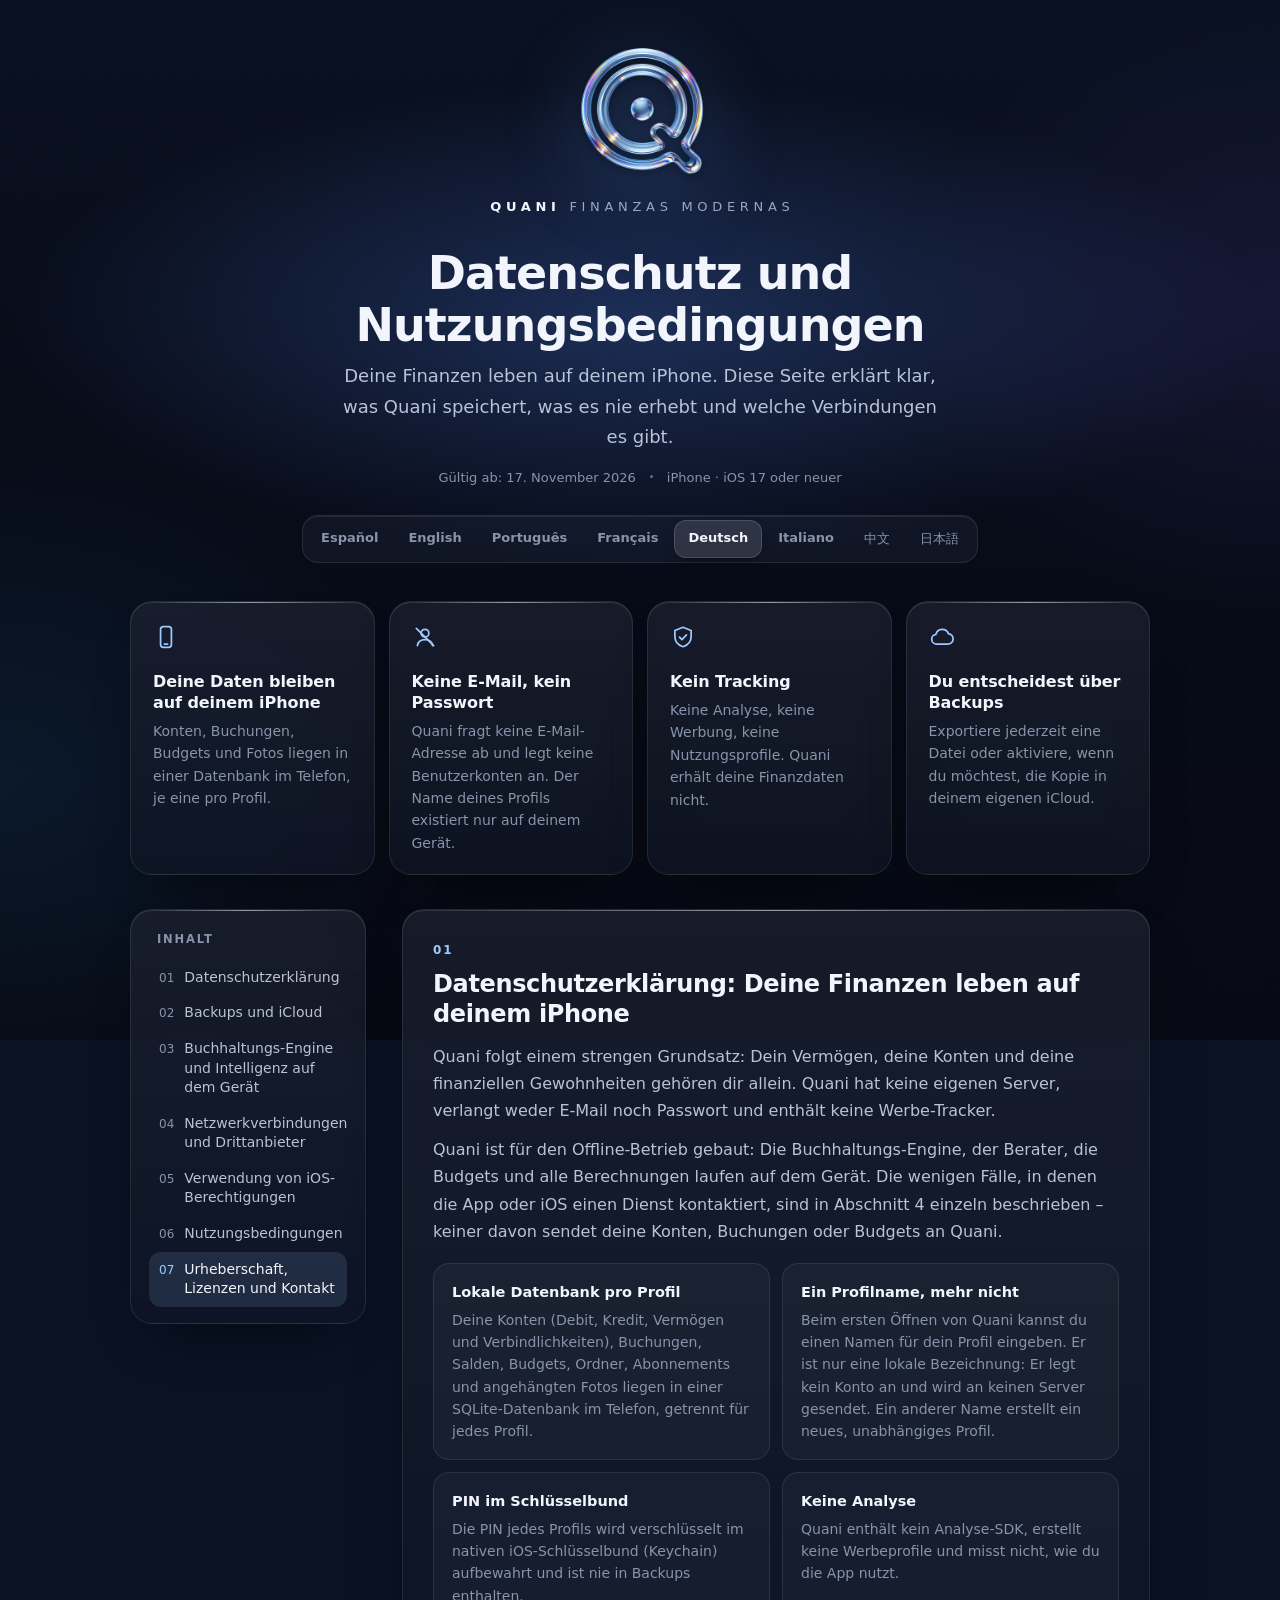
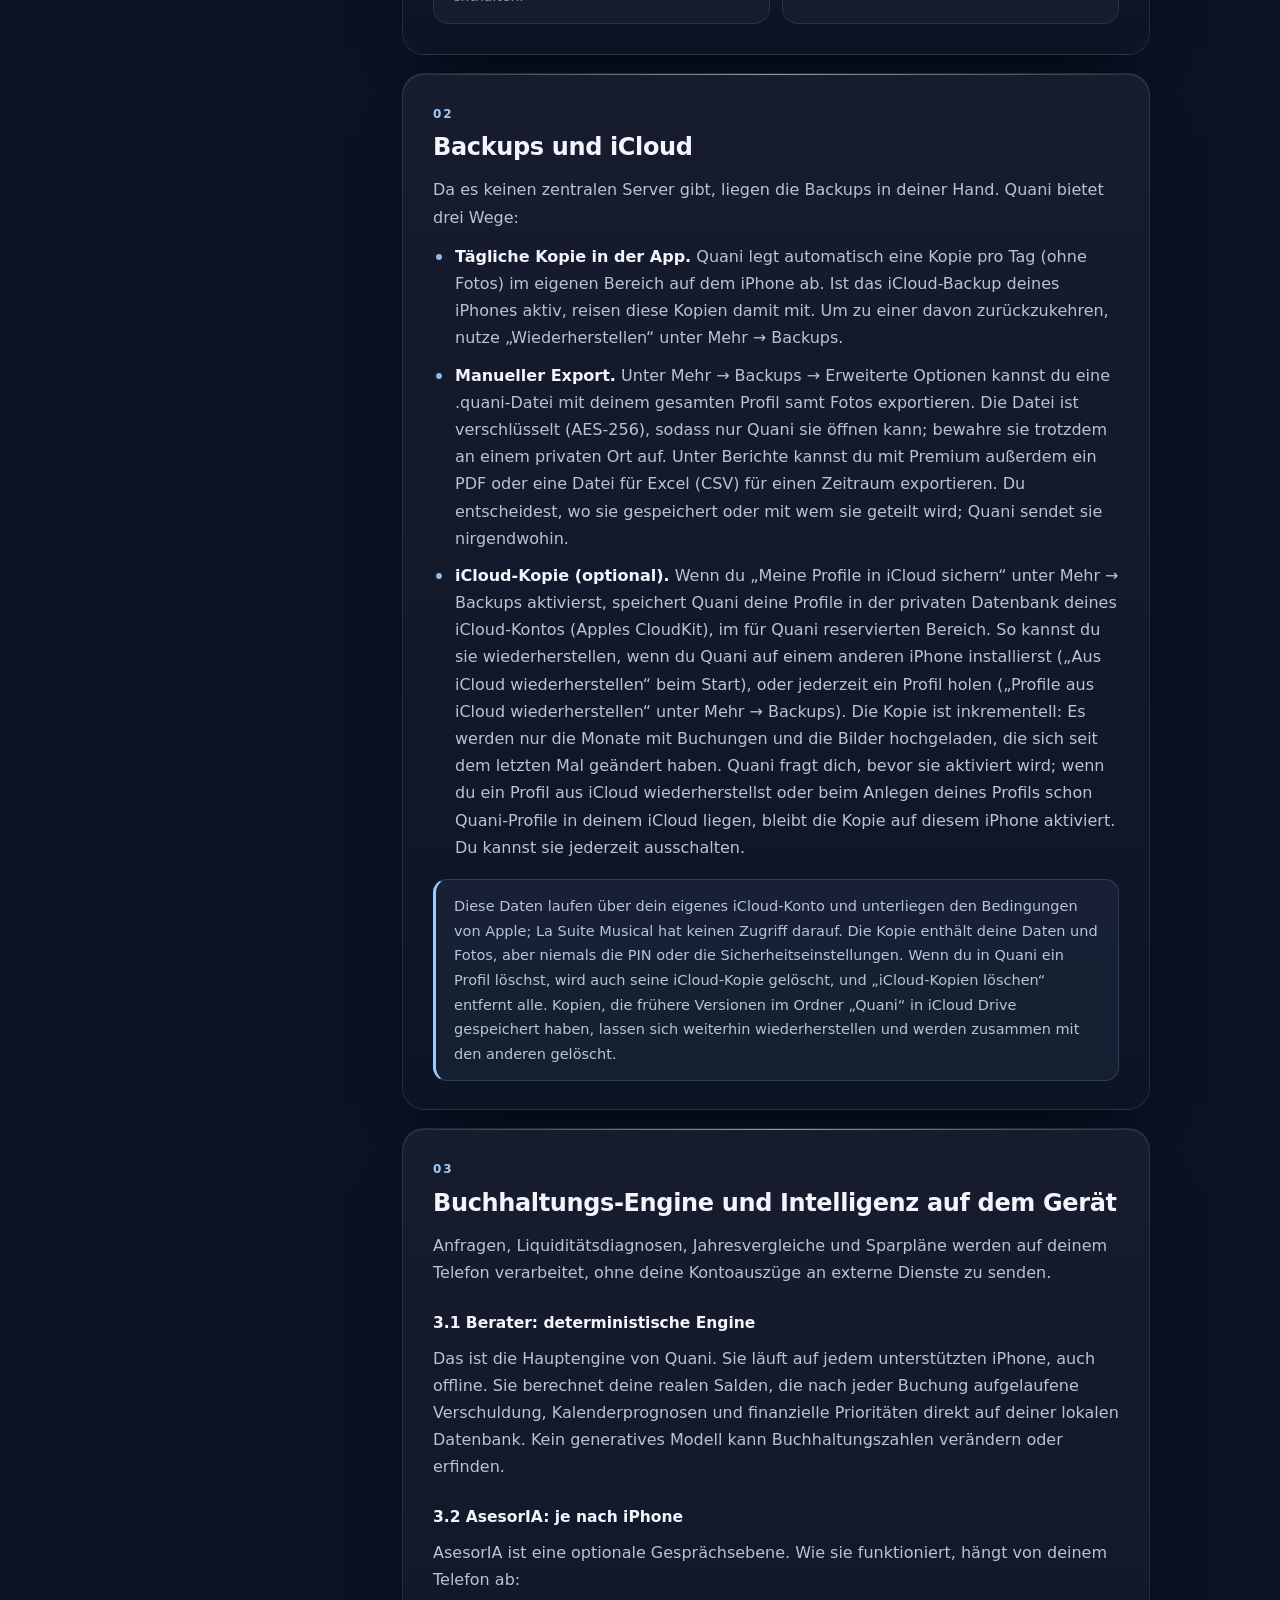
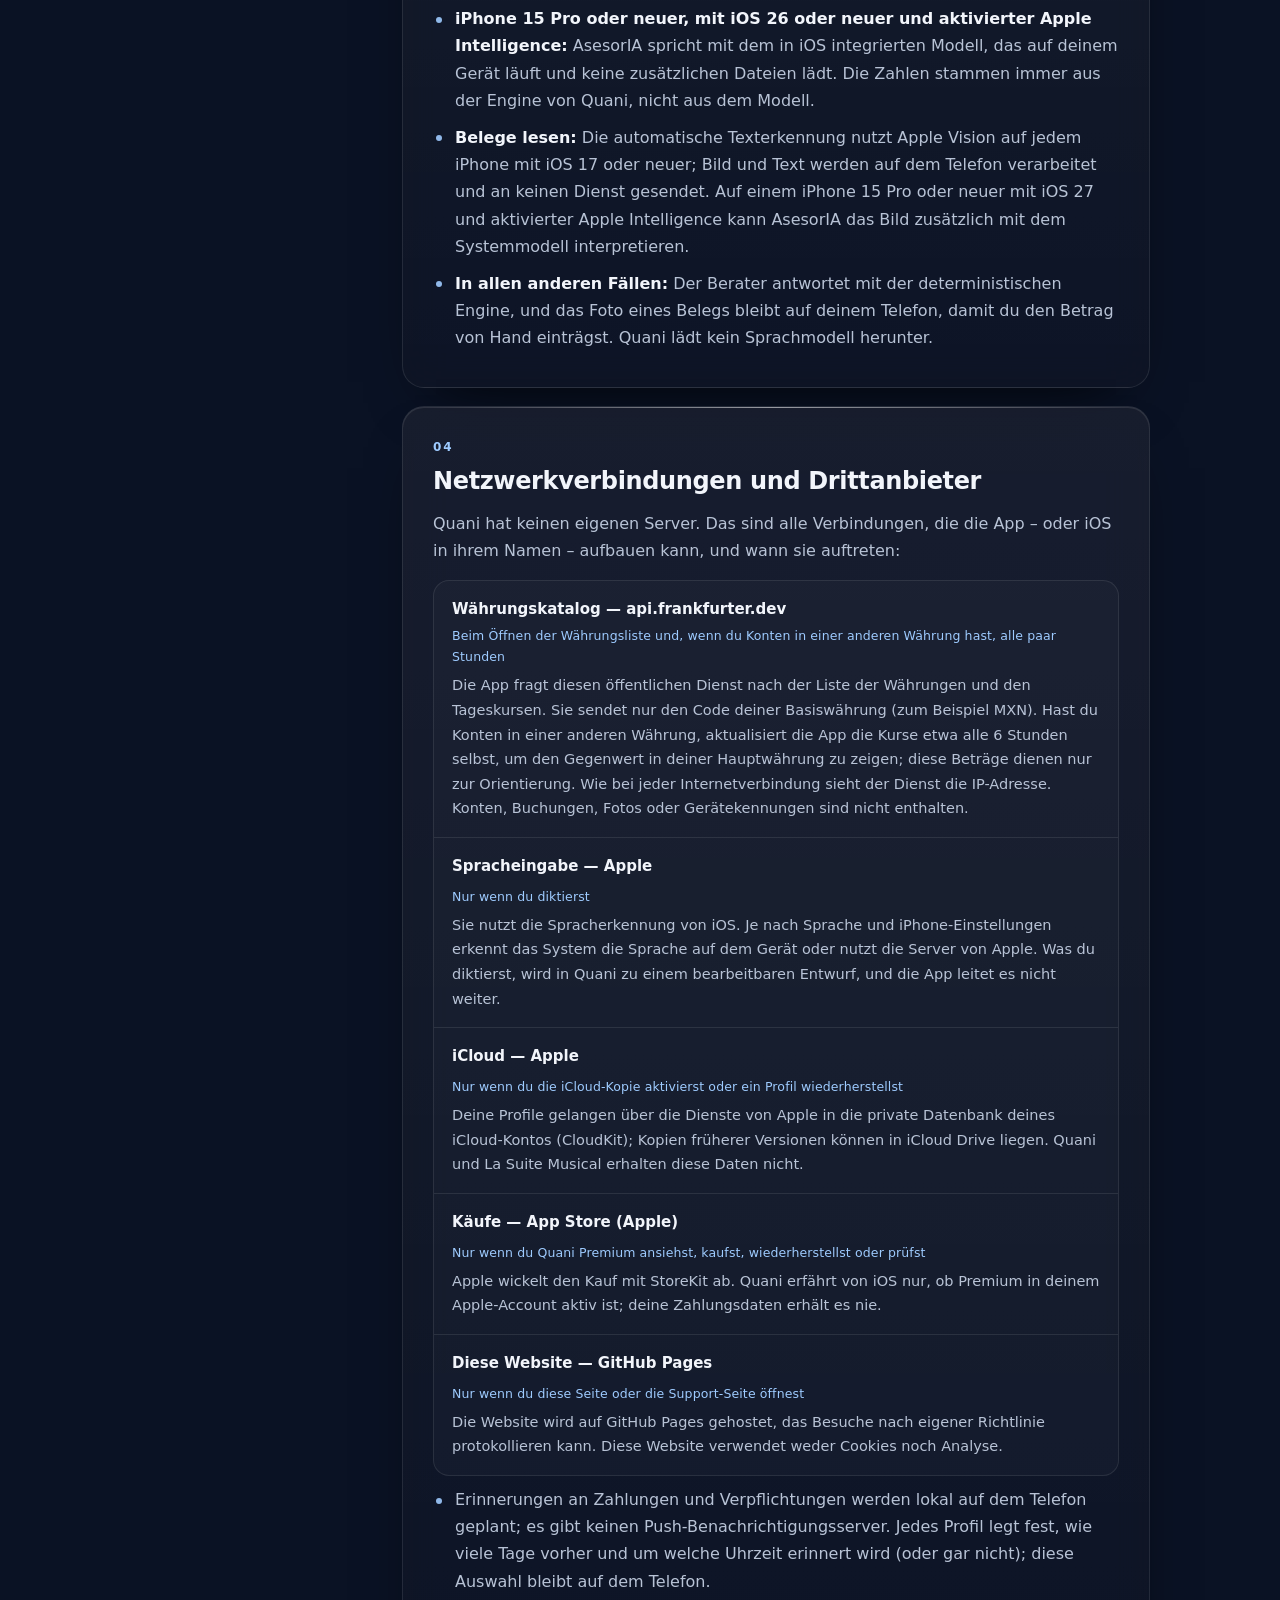
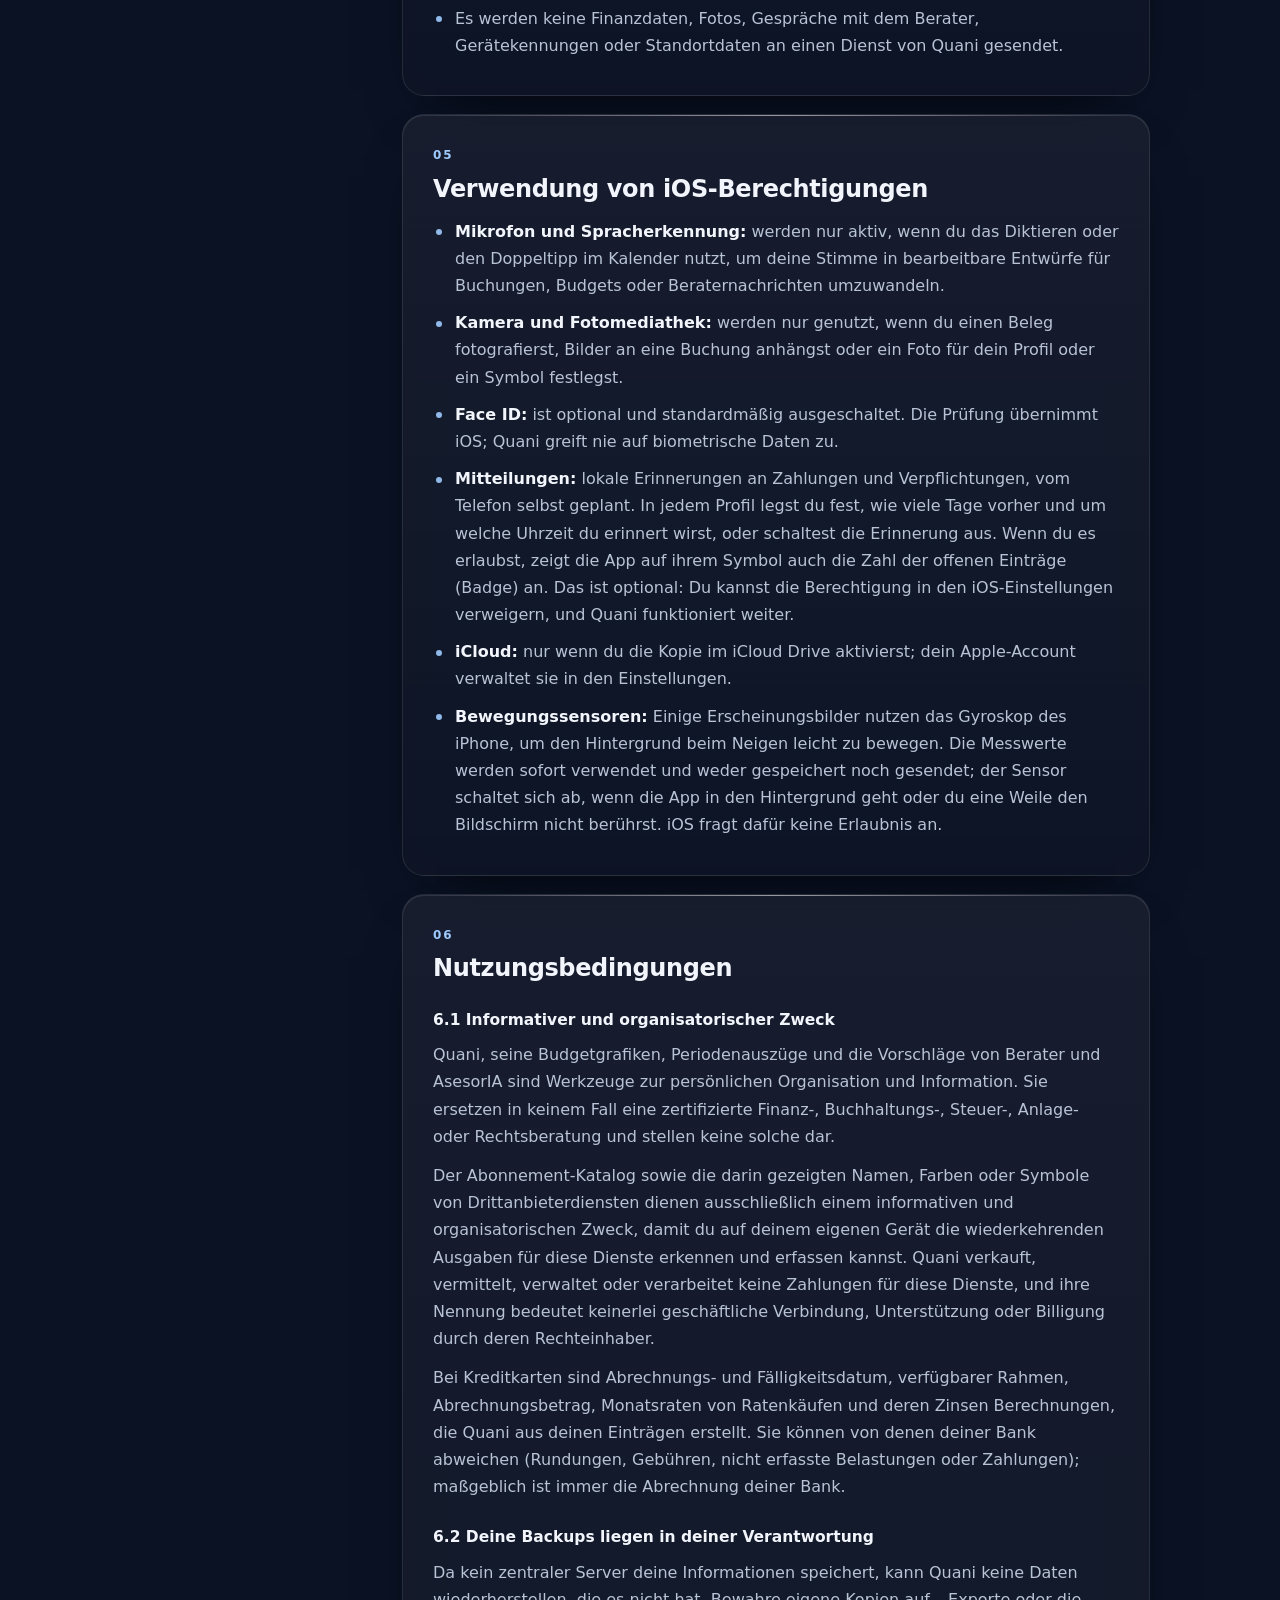
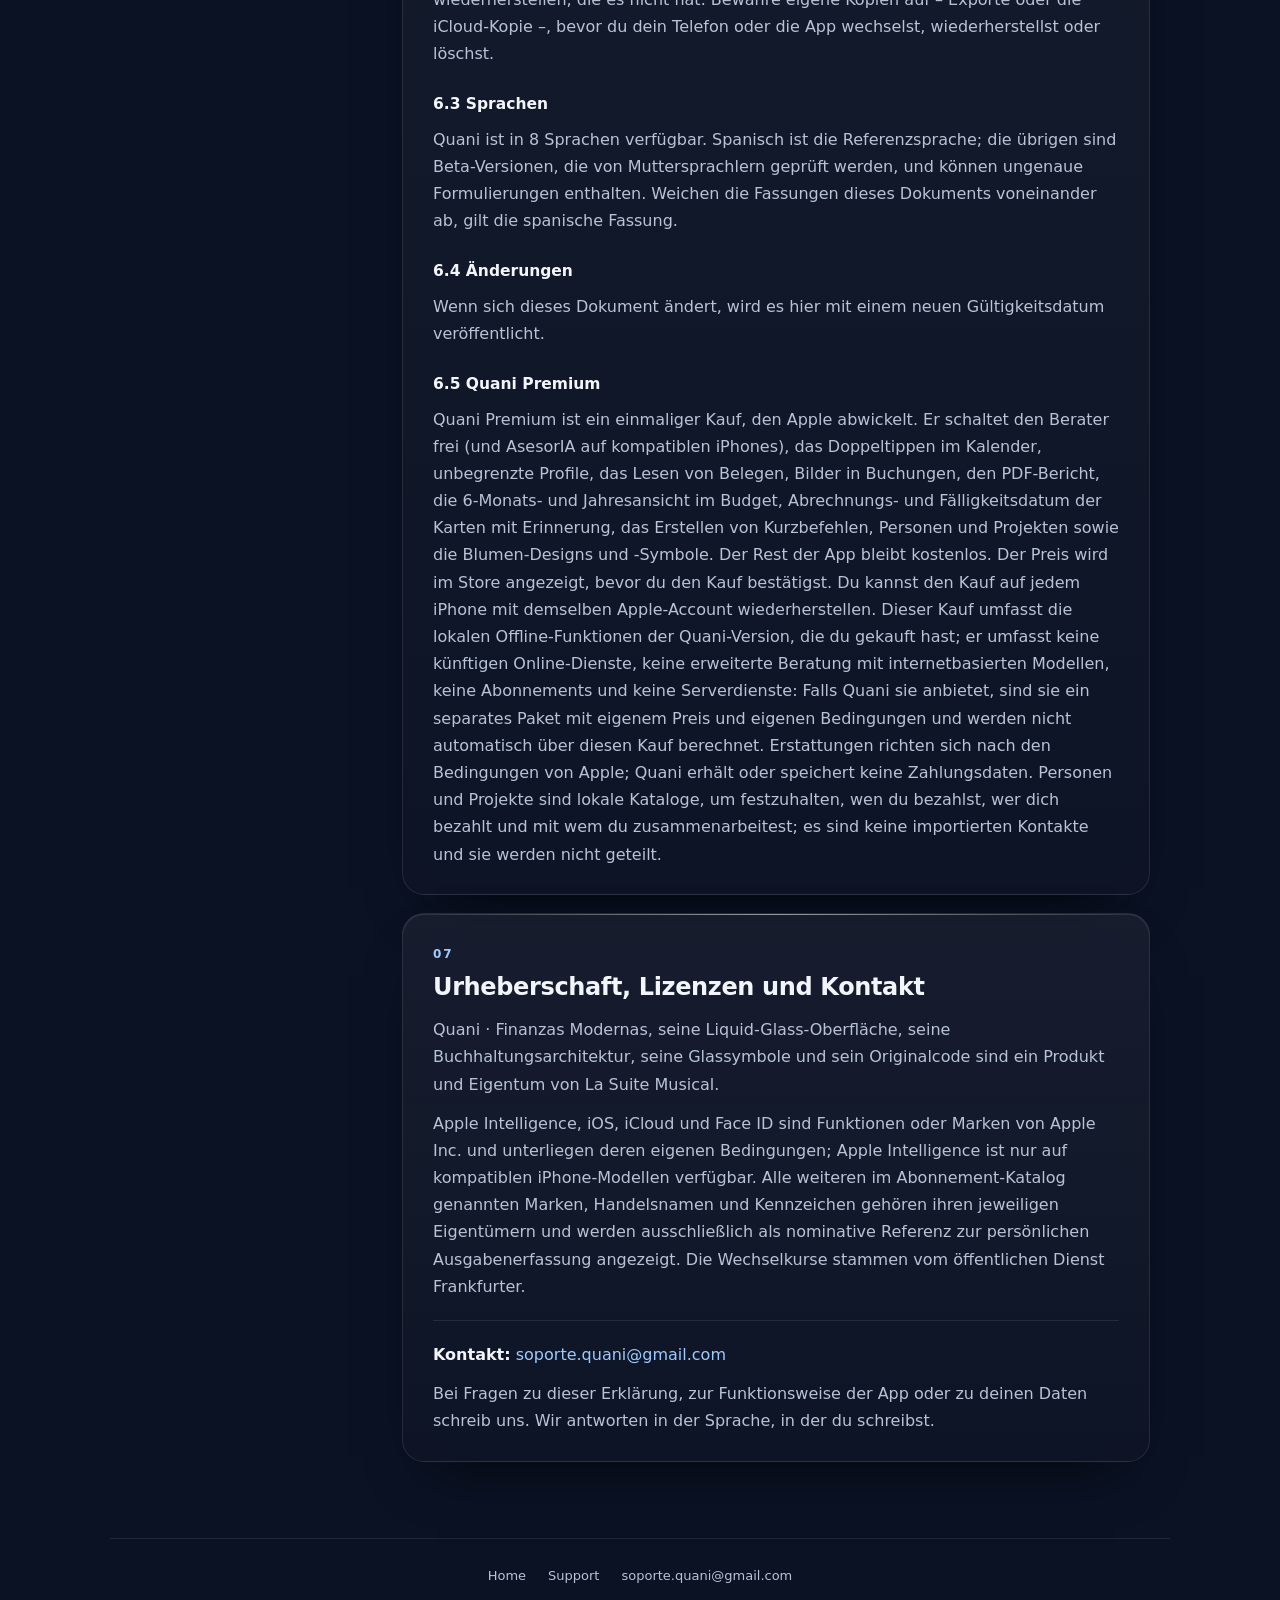
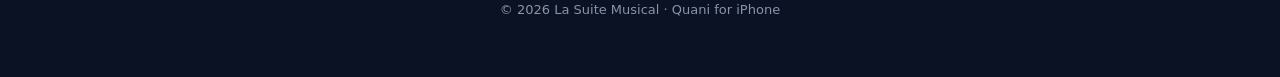
==== commit ce780b13: "update 17 nov 2026" ====
--- a/privacidad-y-terminos.de.html
+++ b/privacidad-y-terminos.de.html
@@ -36,19 +36,19 @@
 <div class="hero">
 <h1>Datenschutz und Nutzungsbedingungen</h1>
 <p class="lead">Deine Finanzen leben auf deinem iPhone. Diese Seite erklärt klar, was Quani speichert, was es nie erhebt und welche Verbindungen es gibt.</p>
-<p class="meta"><span>Gültig ab: 9. November 2026</span><span>iPhone · iOS 17 oder neuer</span></p>
+<p class="meta"><span>Gültig ab: 17. November 2026</span><span>iPhone · iOS 17 oder neuer</span></p>
 </div>
 <nav class="lang" aria-label="Sprache"><a href="privacidad-y-terminos.html" hreflang="es" lang="es">Español</a><a href="privacidad-y-terminos.en.html" hreflang="en" lang="en">English</a><a href="privacidad-y-terminos.pt.html" hreflang="pt" lang="pt">Português</a><a href="privacidad-y-terminos.fr.html" hreflang="fr" lang="fr">Français</a><a href="privacidad-y-terminos.de.html" hreflang="de" lang="de" aria-current="page">Deutsch</a><a href="privacidad-y-terminos.it.html" hreflang="it" lang="it">Italiano</a><a href="privacidad-y-terminos.zh.html" hreflang="zh" lang="zh-Hans">中文</a><a href="privacidad-y-terminos.ja.html" hreflang="ja" lang="ja">日本語</a></nav>
-<div class="summary"><div class="tile"><svg viewBox="0 0 24 24" aria-hidden="true"><rect x="7" y="2.5" width="10" height="19" rx="2.6"/><path d="M10.5 18.5h3"/></svg><h2>Deine Daten bleiben auf deinem iPhone</h2><p>Konten, Buchungen, Budgets und Fotos liegen in einer Datenbank im Telefon, je eine pro Profil.</p></div><div class="tile"><svg viewBox="0 0 24 24" aria-hidden="true"><circle cx="12" cy="8.5" r="3.6"/><path d="M5 20c.6-3.6 3.4-5.6 7-5.6s6.4 2 7 5.6"/><path d="M4 4l16 16"/></svg><h2>Keine E-Mail, kein Passwort</h2><p>Quani fragt keine E-Mail-Adresse ab und legt keine Benutzerkonten an. Der Name deines Profils existiert nur auf deinem Gerät.</p></div><div class="tile"><svg viewBox="0 0 24 24" aria-hidden="true"><path d="M12 3l7.5 3v5.6c0 4.4-3 8-7.5 9.4-4.5-1.4-7.5-5-7.5-9.4V6z"/><path d="M8.8 12.2l2.2 2.2 4.2-4.4"/></svg><h2>Kein Tracking</h2><p>Keine Analyse, keine Werbung, keine Nutzungsprofile. Quani erhält deine Finanzdaten nicht.</p></div><div class="tile"><svg viewBox="0 0 24 24" aria-hidden="true"><path d="M7 18.5a4.5 4.5 0 01-.6-8.96A6 6 0 0117.9 8.9 4.8 4.8 0 0117 18.5z"/></svg><h2>Du entscheidest über Backups</h2><p>Exportiere jederzeit eine Datei oder aktiviere, wenn du möchtest, die Kopie in deinem eigenen iCloud Drive.</p></div></div>
+<div class="summary"><div class="tile"><svg viewBox="0 0 24 24" aria-hidden="true"><rect x="7" y="2.5" width="10" height="19" rx="2.6"/><path d="M10.5 18.5h3"/></svg><h2>Deine Daten bleiben auf deinem iPhone</h2><p>Konten, Buchungen, Budgets und Fotos liegen in einer Datenbank im Telefon, je eine pro Profil.</p></div><div class="tile"><svg viewBox="0 0 24 24" aria-hidden="true"><circle cx="12" cy="8.5" r="3.6"/><path d="M5 20c.6-3.6 3.4-5.6 7-5.6s6.4 2 7 5.6"/><path d="M4 4l16 16"/></svg><h2>Keine E-Mail, kein Passwort</h2><p>Quani fragt keine E-Mail-Adresse ab und legt keine Benutzerkonten an. Der Name deines Profils existiert nur auf deinem Gerät.</p></div><div class="tile"><svg viewBox="0 0 24 24" aria-hidden="true"><path d="M12 3l7.5 3v5.6c0 4.4-3 8-7.5 9.4-4.5-1.4-7.5-5-7.5-9.4V6z"/><path d="M8.8 12.2l2.2 2.2 4.2-4.4"/></svg><h2>Kein Tracking</h2><p>Keine Analyse, keine Werbung, keine Nutzungsprofile. Quani erhält deine Finanzdaten nicht.</p></div><div class="tile"><svg viewBox="0 0 24 24" aria-hidden="true"><path d="M7 18.5a4.5 4.5 0 01-.6-8.96A6 6 0 0117.9 8.9 4.8 4.8 0 0117 18.5z"/></svg><h2>Du entscheidest über Backups</h2><p>Exportiere jederzeit eine Datei oder aktiviere, wenn du möchtest, die Kopie in deinem eigenen iCloud.</p></div></div>
 <div class="layout">
 <nav class="toc" aria-label="Inhalt"><h2>Inhalt</h2><ol><li><a href="#privacidad">Datenschutzerklärung</a></li><li><a href="#copias">Backups und iCloud</a></li><li><a href="#ia">Buchhaltungs-Engine und Intelligenz auf dem Gerät</a></li><li><a href="#red">Netzwerkverbindungen und Drittanbieter</a></li><li><a href="#permisos">Verwendung von iOS-Berechtigungen</a></li><li><a href="#terminos">Nutzungsbedingungen</a></li><li><a href="#contacto">Urheberschaft, Lizenzen und Kontakt</a></li></ol></nav>
 <div class="stack">
 <section class="card" id="privacidad"><span class="num">01</span><h2>Datenschutzerklärung: Deine Finanzen leben auf deinem iPhone</h2><p>Quani folgt einem strengen Grundsatz: Dein Vermögen, deine Konten und deine finanziellen Gewohnheiten gehören dir allein. Quani hat keine eigenen Server, verlangt weder E-Mail noch Passwort und enthält keine Werbe-Tracker.</p><p>Quani ist für den Offline-Betrieb gebaut: Die Buchhaltungs-Engine, der Berater, die Budgets und alle Berechnungen laufen auf dem Gerät. Die wenigen Fälle, in denen die App oder iOS einen Dienst kontaktiert, sind in Abschnitt 4 einzeln beschrieben – keiner davon sendet deine Konten, Buchungen oder Budgets an Quani.</p><div class="facts"><div class="fact"><b>Lokale Datenbank pro Profil</b><span>Deine Konten (Debit, Kredit, Vermögen und Verbindlichkeiten), Buchungen, Salden, Budgets, Ordner, Abonnements und angehängten Fotos liegen in einer SQLite-Datenbank im Telefon, getrennt für jedes Profil.</span></div><div class="fact"><b>Ein Profilname, mehr nicht</b><span>Beim ersten Öffnen von Quani kannst du einen Namen für dein Profil eingeben. Er ist nur eine lokale Bezeichnung: Er legt kein Konto an und wird an keinen Server gesendet. Ein anderer Name erstellt ein neues, unabhängiges Profil.</span></div><div class="fact"><b>PIN im Schlüsselbund</b><span>Die PIN jedes Profils wird verschlüsselt im nativen iOS-Schlüsselbund (Keychain) aufbewahrt und ist nie in Backups enthalten.</span></div><div class="fact"><b>Keine Analyse</b><span>Quani enthält kein Analyse-SDK, erstellt keine Werbeprofile und misst nicht, wie du die App nutzt.</span></div></div></section>
-<section class="card" id="copias"><span class="num">02</span><h2>Backups und iCloud</h2><p>Da es keinen zentralen Server gibt, liegen die Backups in deiner Hand. Quani bietet drei Wege:</p><ul><li><strong>Tägliche Kopie in der App.</strong> Quani legt automatisch eine Kopie pro Tag (ohne Fotos) im eigenen Bereich auf dem iPhone ab. Ist das iCloud-Backup deines iPhones aktiv, reisen diese Kopien damit mit. Um zu einer davon zurückzukehren, nutze „Wiederherstellen“ unter Mehr → Backups.</li><li><strong>Manueller Export.</strong> Unter Mehr → Backups → Erweiterte Optionen kannst du eine .quani-Datei mit deinem gesamten Profil samt Fotos exportieren. Die Datei ist verschlüsselt (AES-256), sodass nur Quani sie öffnen kann; bewahre sie trotzdem an einem privaten Ort auf. Unter Berichte kannst du mit Premium außerdem ein PDF oder eine Datei für Excel (CSV) für einen Zeitraum exportieren. Du entscheidest, wo sie gespeichert oder mit wem sie geteilt wird; Quani sendet sie nirgendwohin.</li><li><strong>Kopie im iCloud Drive (optional).</strong> Wenn du „Meine Profile in iCloud sichern“ unter Mehr → Backups aktivierst, speichert Quani deine Profile im Ordner „Quani“ deines iCloud Drives, damit du sie bei der Installation auf einem anderen iPhone wiederherstellen kannst („Aus iCloud wiederherstellen“). Vor dem Aktivieren fragt Quani nach einer Bestätigung.</li></ul><div class="note">Diese Daten laufen über deinen eigenen iCloud-Account und unterliegen den Bedingungen von Apple; La Suite Musical hat keinen Zugriff darauf. Die Kopie enthält deine Daten und Fotos, aber nie die PIN oder die Sicherheitseinstellungen. Wenn du ein Profil in Quani löschst, wird auch seine iCloud-Kopie gelöscht.</div></section>
+<section class="card" id="copias"><span class="num">02</span><h2>Backups und iCloud</h2><p>Da es keinen zentralen Server gibt, liegen die Backups in deiner Hand. Quani bietet drei Wege:</p><ul><li><strong>Tägliche Kopie in der App.</strong> Quani legt automatisch eine Kopie pro Tag (ohne Fotos) im eigenen Bereich auf dem iPhone ab. Ist das iCloud-Backup deines iPhones aktiv, reisen diese Kopien damit mit. Um zu einer davon zurückzukehren, nutze „Wiederherstellen“ unter Mehr → Backups.</li><li><strong>Manueller Export.</strong> Unter Mehr → Backups → Erweiterte Optionen kannst du eine .quani-Datei mit deinem gesamten Profil samt Fotos exportieren. Die Datei ist verschlüsselt (AES-256), sodass nur Quani sie öffnen kann; bewahre sie trotzdem an einem privaten Ort auf. Unter Berichte kannst du mit Premium außerdem ein PDF oder eine Datei für Excel (CSV) für einen Zeitraum exportieren. Du entscheidest, wo sie gespeichert oder mit wem sie geteilt wird; Quani sendet sie nirgendwohin.</li><li><strong>iCloud-Kopie (optional).</strong> Wenn du „Meine Profile in iCloud sichern“ unter Mehr → Backups aktivierst, speichert Quani deine Profile in der privaten Datenbank deines iCloud-Kontos (Apples CloudKit), im für Quani reservierten Bereich. So kannst du sie wiederherstellen, wenn du Quani auf einem anderen iPhone installierst („Aus iCloud wiederherstellen“ beim Start), oder jederzeit ein Profil holen („Profile aus iCloud wiederherstellen“ unter Mehr → Backups). Die Kopie ist inkrementell: Es werden nur die Monate mit Buchungen und die Bilder hochgeladen, die sich seit dem letzten Mal geändert haben. Quani fragt dich, bevor sie aktiviert wird; wenn du ein Profil aus iCloud wiederherstellst oder beim Anlegen deines Profils schon Quani-Profile in deinem iCloud liegen, bleibt die Kopie auf diesem iPhone aktiviert. Du kannst sie jederzeit ausschalten.</li></ul><div class="note">Diese Daten laufen über dein eigenes iCloud-Konto und unterliegen den Bedingungen von Apple; La Suite Musical hat keinen Zugriff darauf. Die Kopie enthält deine Daten und Fotos, aber niemals die PIN oder die Sicherheitseinstellungen. Wenn du in Quani ein Profil löschst, wird auch seine iCloud-Kopie gelöscht, und „iCloud-Kopien löschen“ entfernt alle. Kopien, die frühere Versionen im Ordner „Quani“ in iCloud Drive gespeichert haben, lassen sich weiterhin wiederherstellen und werden zusammen mit den anderen gelöscht.</div></section>
 <section class="card" id="ia"><span class="num">03</span><h2>Buchhaltungs-Engine und Intelligenz auf dem Gerät</h2><p>Anfragen, Liquiditätsdiagnosen, Jahresvergleiche und Sparpläne werden auf deinem Telefon verarbeitet, ohne deine Kontoauszüge an externe Dienste zu senden.</p><h3>3.1 Berater: deterministische Engine</h3><p>Das ist die Hauptengine von Quani. Sie läuft auf jedem unterstützten iPhone, auch offline. Sie berechnet deine realen Salden, die nach jeder Buchung aufgelaufene Verschuldung, Kalenderprognosen und finanzielle Prioritäten direkt auf deiner lokalen Datenbank. Kein generatives Modell kann Buchhaltungszahlen verändern oder erfinden.</p><h3>3.2 AsesorIA: je nach iPhone</h3><p>AsesorIA ist eine optionale Gesprächsebene. Wie sie funktioniert, hängt von deinem Telefon ab:</p><ul><li><strong>iPhone 15 Pro oder neuer, mit iOS 26 oder neuer und aktivierter Apple Intelligence:</strong> AsesorIA spricht mit dem in iOS integrierten Modell, das auf deinem Gerät läuft und keine zusätzlichen Dateien lädt. Die Zahlen stammen immer aus der Engine von Quani, nicht aus dem Modell.</li><li><strong>Belege lesen:</strong> Die automatische Texterkennung nutzt Apple Vision auf jedem iPhone mit iOS 17 oder neuer; Bild und Text werden auf dem Telefon verarbeitet und an keinen Dienst gesendet. Auf einem iPhone 15 Pro oder neuer mit iOS 27 und aktivierter Apple Intelligence kann AsesorIA das Bild zusätzlich mit dem Systemmodell interpretieren.</li><li><strong>In allen anderen Fällen:</strong> Der Berater antwortet mit der deterministischen Engine, und das Foto eines Belegs bleibt auf deinem Telefon, damit du den Betrag von Hand einträgst. Quani lädt kein Sprachmodell herunter.</li></ul></section>
-<section class="card" id="red"><span class="num">04</span><h2>Netzwerkverbindungen und Drittanbieter</h2><p>Quani hat keinen eigenen Server. Das sind alle Verbindungen, die die App – oder iOS in ihrem Namen – aufbauen kann, und wann sie auftreten:</p><div class="rows"><div class="row"><h3>Währungskatalog — api.frankfurter.dev</h3><span class="when">Beim Öffnen der Währungsliste und, wenn du Konten in einer anderen Währung hast, alle paar Stunden</span><p>Die App fragt diesen öffentlichen Dienst nach der Liste der Währungen und den Tageskursen. Sie sendet nur den Code deiner Basiswährung (zum Beispiel MXN). Hast du Konten in einer anderen Währung, aktualisiert die App die Kurse etwa alle 6 Stunden selbst, um den Gegenwert in deiner Hauptwährung zu zeigen; diese Beträge dienen nur zur Orientierung. Wie bei jeder Internetverbindung sieht der Dienst die IP-Adresse. Konten, Buchungen, Fotos oder Gerätekennungen sind nicht enthalten.</p></div><div class="row"><h3>Spracheingabe — Apple</h3><span class="when">Nur wenn du diktierst</span><p>Sie nutzt die Spracherkennung von iOS. Je nach Sprache und iPhone-Einstellungen erkennt das System die Sprache auf dem Gerät oder nutzt die Server von Apple. Was du diktierst, wird in Quani zu einem bearbeitbaren Entwurf, und die App leitet es nicht weiter.</p></div><div class="row"><h3>iCloud Drive — Apple</h3><span class="when">Nur wenn du die iCloud-Kopie aktivierst</span><p>Deine Profile gelangen über die Dienste von Apple in dein iCloud Drive. Quani und La Suite Musical erhalten diese Daten nicht.</p></div><div class="row"><h3>Diese Website — GitHub Pages</h3><span class="when">Nur wenn du diese Seite oder die Support-Seite öffnest</span><p>Die Website wird auf GitHub Pages gehostet, das Besuche nach eigener Richtlinie protokollieren kann. Diese Website verwendet weder Cookies noch Analyse.</p></div></div><ul><li>Erinnerungen an Zahlungen und Verpflichtungen werden lokal auf dem Telefon geplant; es gibt keinen Push-Benachrichtigungsserver. Jedes Profil legt fest, wie viele Tage vorher und um welche Uhrzeit erinnert wird (oder gar nicht); diese Auswahl bleibt auf dem Telefon.</li><li>Es werden keine Finanzdaten, Fotos, Gespräche mit dem Berater, Gerätekennungen oder Standortdaten an einen Dienst von Quani gesendet.</li></ul></section>
-<section class="card" id="permisos"><span class="num">05</span><h2>Verwendung von iOS-Berechtigungen</h2><ul><li><strong>Mikrofon und Spracherkennung:</strong> werden nur aktiv, wenn du das Diktieren oder den Doppeltipp im Kalender nutzt, um deine Stimme in bearbeitbare Entwürfe für Buchungen, Budgets oder Beraternachrichten umzuwandeln.</li><li><strong>Kamera und Fotomediathek:</strong> werden nur genutzt, wenn du einen Beleg fotografierst, Bilder an eine Buchung anhängst oder ein Foto für dein Profil oder ein Symbol festlegst.</li><li><strong>Face ID:</strong> ist optional und standardmäßig ausgeschaltet. Die Prüfung übernimmt iOS; Quani greift nie auf biometrische Daten zu.</li><li><strong>Mitteilungen:</strong> lokale Erinnerungen an Zahlungen und Verpflichtungen, vom Telefon selbst geplant. In jedem Profil legst du fest, wie viele Tage vorher und um welche Uhrzeit du erinnert wirst, oder schaltest die Erinnerung aus. Wenn du es erlaubst, zeigt die App auf ihrem Symbol auch die Zahl der offenen Einträge (Badge) an. Das ist optional: Du kannst die Berechtigung in den iOS-Einstellungen verweigern, und Quani funktioniert weiter.</li><li><strong>iCloud:</strong> nur wenn du die Kopie im iCloud Drive aktivierst; dein Apple-Account verwaltet sie in den Einstellungen.</li></ul></section>
-<section class="card" id="terminos"><span class="num">06</span><h2>Nutzungsbedingungen</h2><h3>6.1 Informativer und organisatorischer Zweck</h3><p>Quani, seine Budgetgrafiken, Periodenauszüge und die Vorschläge von Berater und AsesorIA sind Werkzeuge zur persönlichen Organisation und Information. Sie ersetzen in keinem Fall eine zertifizierte Finanz-, Buchhaltungs-, Steuer-, Anlage- oder Rechtsberatung und stellen keine solche dar.</p><p>Der Abonnement-Katalog sowie die darin gezeigten Namen, Farben oder Symbole von Drittanbieterdiensten dienen ausschließlich einem informativen und organisatorischen Zweck, damit du auf deinem eigenen Gerät die wiederkehrenden Ausgaben für diese Dienste erkennen und erfassen kannst. Quani verkauft, vermittelt, verwaltet oder verarbeitet keine Zahlungen für diese Dienste, und ihre Nennung bedeutet keinerlei geschäftliche Verbindung, Unterstützung oder Billigung durch deren Rechteinhaber.</p><h3>6.2 Deine Backups liegen in deiner Verantwortung</h3><p>Da kein zentraler Server deine Informationen speichert, kann Quani keine Daten wiederherstellen, die es nicht hat. Bewahre eigene Kopien auf – Exporte oder die iCloud-Kopie –, bevor du dein Telefon oder die App wechselst, wiederherstellst oder löschst.</p><h3>6.3 Sprachen</h3><p>Quani ist in 8 Sprachen verfügbar. Spanisch ist die Referenzsprache; die übrigen sind Beta-Versionen, die von Muttersprachlern geprüft werden, und können ungenaue Formulierungen enthalten. Weichen die Fassungen dieses Dokuments voneinander ab, gilt die spanische Fassung.</p><h3>6.4 Änderungen</h3><p>Wenn sich dieses Dokument ändert, wird es hier mit einem neuen Gültigkeitsdatum veröffentlicht.</p><h3>6.5 Quani Premium</h3><p>Dieser einmalige Kauf umfasst die lokalen Offline-Funktionen der von dir gekauften Quani-Version. Er umfasst keine künftigen Online-Dienste, keine erweiterte Beratung durch internetabhängige Modelle, keine Abonnements und keine Serverdienste; falls Quani sie anbietet, sind sie ein separates Paket mit eigenem Preis und eigenen Bedingungen und werden nicht automatisch mit diesem Kauf berechnet. Quani Premium ist ein einmaliger Kauf, der von Apple verarbeitet wird. Er schaltet den Berater, unbegrenzte Profile, das Lesen von Tickets, florale Designs, den PDF-Bericht, das Erstellen von Personen und Projekten sowie Bilder zu Bewegungen frei. Der Rest der App bleibt kostenlos. Der Preis wird im Store angezeigt, bevor du den Kauf bestätigst. Du kannst den Kauf auf jedem iPhone mit derselben Apple-ID wiederherstellen. Rückerstattungen richten sich nach den Bedingungen von Apple; Quani erhält und speichert keine Zahlungsdaten. Personen und Projekte sind lokale Kataloge, um festzuhalten, wem du zahlst oder wer dir zahlt und mit wem du zusammenarbeitest; sie sind keine importierten Kontakte und werden nicht geteilt.</p></section>
+<section class="card" id="red"><span class="num">04</span><h2>Netzwerkverbindungen und Drittanbieter</h2><p>Quani hat keinen eigenen Server. Das sind alle Verbindungen, die die App – oder iOS in ihrem Namen – aufbauen kann, und wann sie auftreten:</p><div class="rows"><div class="row"><h3>Währungskatalog — api.frankfurter.dev</h3><span class="when">Beim Öffnen der Währungsliste und, wenn du Konten in einer anderen Währung hast, alle paar Stunden</span><p>Die App fragt diesen öffentlichen Dienst nach der Liste der Währungen und den Tageskursen. Sie sendet nur den Code deiner Basiswährung (zum Beispiel MXN). Hast du Konten in einer anderen Währung, aktualisiert die App die Kurse etwa alle 6 Stunden selbst, um den Gegenwert in deiner Hauptwährung zu zeigen; diese Beträge dienen nur zur Orientierung. Wie bei jeder Internetverbindung sieht der Dienst die IP-Adresse. Konten, Buchungen, Fotos oder Gerätekennungen sind nicht enthalten.</p></div><div class="row"><h3>Spracheingabe — Apple</h3><span class="when">Nur wenn du diktierst</span><p>Sie nutzt die Spracherkennung von iOS. Je nach Sprache und iPhone-Einstellungen erkennt das System die Sprache auf dem Gerät oder nutzt die Server von Apple. Was du diktierst, wird in Quani zu einem bearbeitbaren Entwurf, und die App leitet es nicht weiter.</p></div><div class="row"><h3>iCloud — Apple</h3><span class="when">Nur wenn du die iCloud-Kopie aktivierst oder ein Profil wiederherstellst</span><p>Deine Profile gelangen über die Dienste von Apple in die private Datenbank deines iCloud-Kontos (CloudKit); Kopien früherer Versionen können in iCloud Drive liegen. Quani und La Suite Musical erhalten diese Daten nicht.</p></div><div class="row"><h3>Käufe — App Store (Apple)</h3><span class="when">Nur wenn du Quani Premium ansiehst, kaufst, wiederherstellst oder prüfst</span><p>Apple wickelt den Kauf mit StoreKit ab. Quani erfährt von iOS nur, ob Premium in deinem Apple-Account aktiv ist; deine Zahlungsdaten erhält es nie.</p></div><div class="row"><h3>Diese Website — GitHub Pages</h3><span class="when">Nur wenn du diese Seite oder die Support-Seite öffnest</span><p>Die Website wird auf GitHub Pages gehostet, das Besuche nach eigener Richtlinie protokollieren kann. Diese Website verwendet weder Cookies noch Analyse.</p></div></div><ul><li>Erinnerungen an Zahlungen und Verpflichtungen werden lokal auf dem Telefon geplant; es gibt keinen Push-Benachrichtigungsserver. Jedes Profil legt fest, wie viele Tage vorher und um welche Uhrzeit erinnert wird (oder gar nicht); diese Auswahl bleibt auf dem Telefon.</li><li>Es werden keine Finanzdaten, Fotos, Gespräche mit dem Berater, Gerätekennungen oder Standortdaten an einen Dienst von Quani gesendet.</li></ul></section>
+<section class="card" id="permisos"><span class="num">05</span><h2>Verwendung von iOS-Berechtigungen</h2><ul><li><strong>Mikrofon und Spracherkennung:</strong> werden nur aktiv, wenn du das Diktieren oder den Doppeltipp im Kalender nutzt, um deine Stimme in bearbeitbare Entwürfe für Buchungen, Budgets oder Beraternachrichten umzuwandeln.</li><li><strong>Kamera und Fotomediathek:</strong> werden nur genutzt, wenn du einen Beleg fotografierst, Bilder an eine Buchung anhängst oder ein Foto für dein Profil oder ein Symbol festlegst.</li><li><strong>Face ID:</strong> ist optional und standardmäßig ausgeschaltet. Die Prüfung übernimmt iOS; Quani greift nie auf biometrische Daten zu.</li><li><strong>Mitteilungen:</strong> lokale Erinnerungen an Zahlungen und Verpflichtungen, vom Telefon selbst geplant. In jedem Profil legst du fest, wie viele Tage vorher und um welche Uhrzeit du erinnert wirst, oder schaltest die Erinnerung aus. Wenn du es erlaubst, zeigt die App auf ihrem Symbol auch die Zahl der offenen Einträge (Badge) an. Das ist optional: Du kannst die Berechtigung in den iOS-Einstellungen verweigern, und Quani funktioniert weiter.</li><li><strong>iCloud:</strong> nur wenn du die Kopie im iCloud Drive aktivierst; dein Apple-Account verwaltet sie in den Einstellungen.</li><li><strong>Bewegungssensoren:</strong> Einige Erscheinungsbilder nutzen das Gyroskop des iPhone, um den Hintergrund beim Neigen leicht zu bewegen. Die Messwerte werden sofort verwendet und weder gespeichert noch gesendet; der Sensor schaltet sich ab, wenn die App in den Hintergrund geht oder du eine Weile den Bildschirm nicht berührst. iOS fragt dafür keine Erlaubnis an.</li></ul></section>
+<section class="card" id="terminos"><span class="num">06</span><h2>Nutzungsbedingungen</h2><h3>6.1 Informativer und organisatorischer Zweck</h3><p>Quani, seine Budgetgrafiken, Periodenauszüge und die Vorschläge von Berater und AsesorIA sind Werkzeuge zur persönlichen Organisation und Information. Sie ersetzen in keinem Fall eine zertifizierte Finanz-, Buchhaltungs-, Steuer-, Anlage- oder Rechtsberatung und stellen keine solche dar.</p><p>Der Abonnement-Katalog sowie die darin gezeigten Namen, Farben oder Symbole von Drittanbieterdiensten dienen ausschließlich einem informativen und organisatorischen Zweck, damit du auf deinem eigenen Gerät die wiederkehrenden Ausgaben für diese Dienste erkennen und erfassen kannst. Quani verkauft, vermittelt, verwaltet oder verarbeitet keine Zahlungen für diese Dienste, und ihre Nennung bedeutet keinerlei geschäftliche Verbindung, Unterstützung oder Billigung durch deren Rechteinhaber.</p><p>Bei Kreditkarten sind Abrechnungs- und Fälligkeitsdatum, verfügbarer Rahmen, Abrechnungsbetrag, Monatsraten von Ratenkäufen und deren Zinsen Berechnungen, die Quani aus deinen Einträgen erstellt. Sie können von denen deiner Bank abweichen (Rundungen, Gebühren, nicht erfasste Belastungen oder Zahlungen); maßgeblich ist immer die Abrechnung deiner Bank.</p><h3>6.2 Deine Backups liegen in deiner Verantwortung</h3><p>Da kein zentraler Server deine Informationen speichert, kann Quani keine Daten wiederherstellen, die es nicht hat. Bewahre eigene Kopien auf – Exporte oder die iCloud-Kopie –, bevor du dein Telefon oder die App wechselst, wiederherstellst oder löschst.</p><h3>6.3 Sprachen</h3><p>Quani ist in 8 Sprachen verfügbar. Spanisch ist die Referenzsprache; die übrigen sind Beta-Versionen, die von Muttersprachlern geprüft werden, und können ungenaue Formulierungen enthalten. Weichen die Fassungen dieses Dokuments voneinander ab, gilt die spanische Fassung.</p><h3>6.4 Änderungen</h3><p>Wenn sich dieses Dokument ändert, wird es hier mit einem neuen Gültigkeitsdatum veröffentlicht.</p><h3>6.5 Quani Premium</h3><p>Quani Premium ist ein einmaliger Kauf, den Apple abwickelt. Er schaltet den Berater frei (und AsesorIA auf kompatiblen iPhones), das Doppeltippen im Kalender, unbegrenzte Profile, das Lesen von Belegen, Bilder in Buchungen, den PDF-Bericht, die 6-Monats- und Jahresansicht im Budget, Abrechnungs- und Fälligkeitsdatum der Karten mit Erinnerung, das Erstellen von Kurzbefehlen, Personen und Projekten sowie die Blumen-Designs und -Symbole. Der Rest der App bleibt kostenlos. Der Preis wird im Store angezeigt, bevor du den Kauf bestätigst. Du kannst den Kauf auf jedem iPhone mit demselben Apple-Account wiederherstellen. Dieser Kauf umfasst die lokalen Offline-Funktionen der Quani-Version, die du gekauft hast; er umfasst keine künftigen Online-Dienste, keine erweiterte Beratung mit internetbasierten Modellen, keine Abonnements und keine Serverdienste: Falls Quani sie anbietet, sind sie ein separates Paket mit eigenem Preis und eigenen Bedingungen und werden nicht automatisch über diesen Kauf berechnet. Erstattungen richten sich nach den Bedingungen von Apple; Quani erhält oder speichert keine Zahlungsdaten. Personen und Projekte sind lokale Kataloge, um festzuhalten, wen du bezahlst, wer dich bezahlt und mit wem du zusammenarbeitest; es sind keine importierten Kontakte und sie werden nicht geteilt.</p></section>
 <section class="card" id="contacto"><span class="num">07</span><h2>Urheberschaft, Lizenzen und Kontakt</h2><p>Quani · Finanzas Modernas, seine Liquid-Glass-Oberfläche, seine Buchhaltungsarchitektur, seine Glassymbole und sein Originalcode sind ein Produkt und Eigentum von La Suite Musical.</p><p>Apple Intelligence, iOS, iCloud und Face ID sind Funktionen oder Marken von Apple Inc. und unterliegen deren eigenen Bedingungen; Apple Intelligence ist nur auf kompatiblen iPhone-Modellen verfügbar. Alle weiteren im Abonnement-Katalog genannten Marken, Handelsnamen und Kennzeichen gehören ihren jeweiligen Eigentümern und werden ausschließlich als nominative Referenz zur persönlichen Ausgabenerfassung angezeigt. Die Wechselkurse stammen vom öffentlichen Dienst Frankfurter.</p><hr><p><strong>Kontakt:</strong> <a href="mailto:soporte.quani@gmail.com">soporte.quani@gmail.com</a></p><p>Bei Fragen zu dieser Erklärung, zur Funktionsweise der App oder zu deinen Daten schreib uns. Wir antworten in der Sprache, in der du schreibst.</p></section>
 </div>
 </div>
